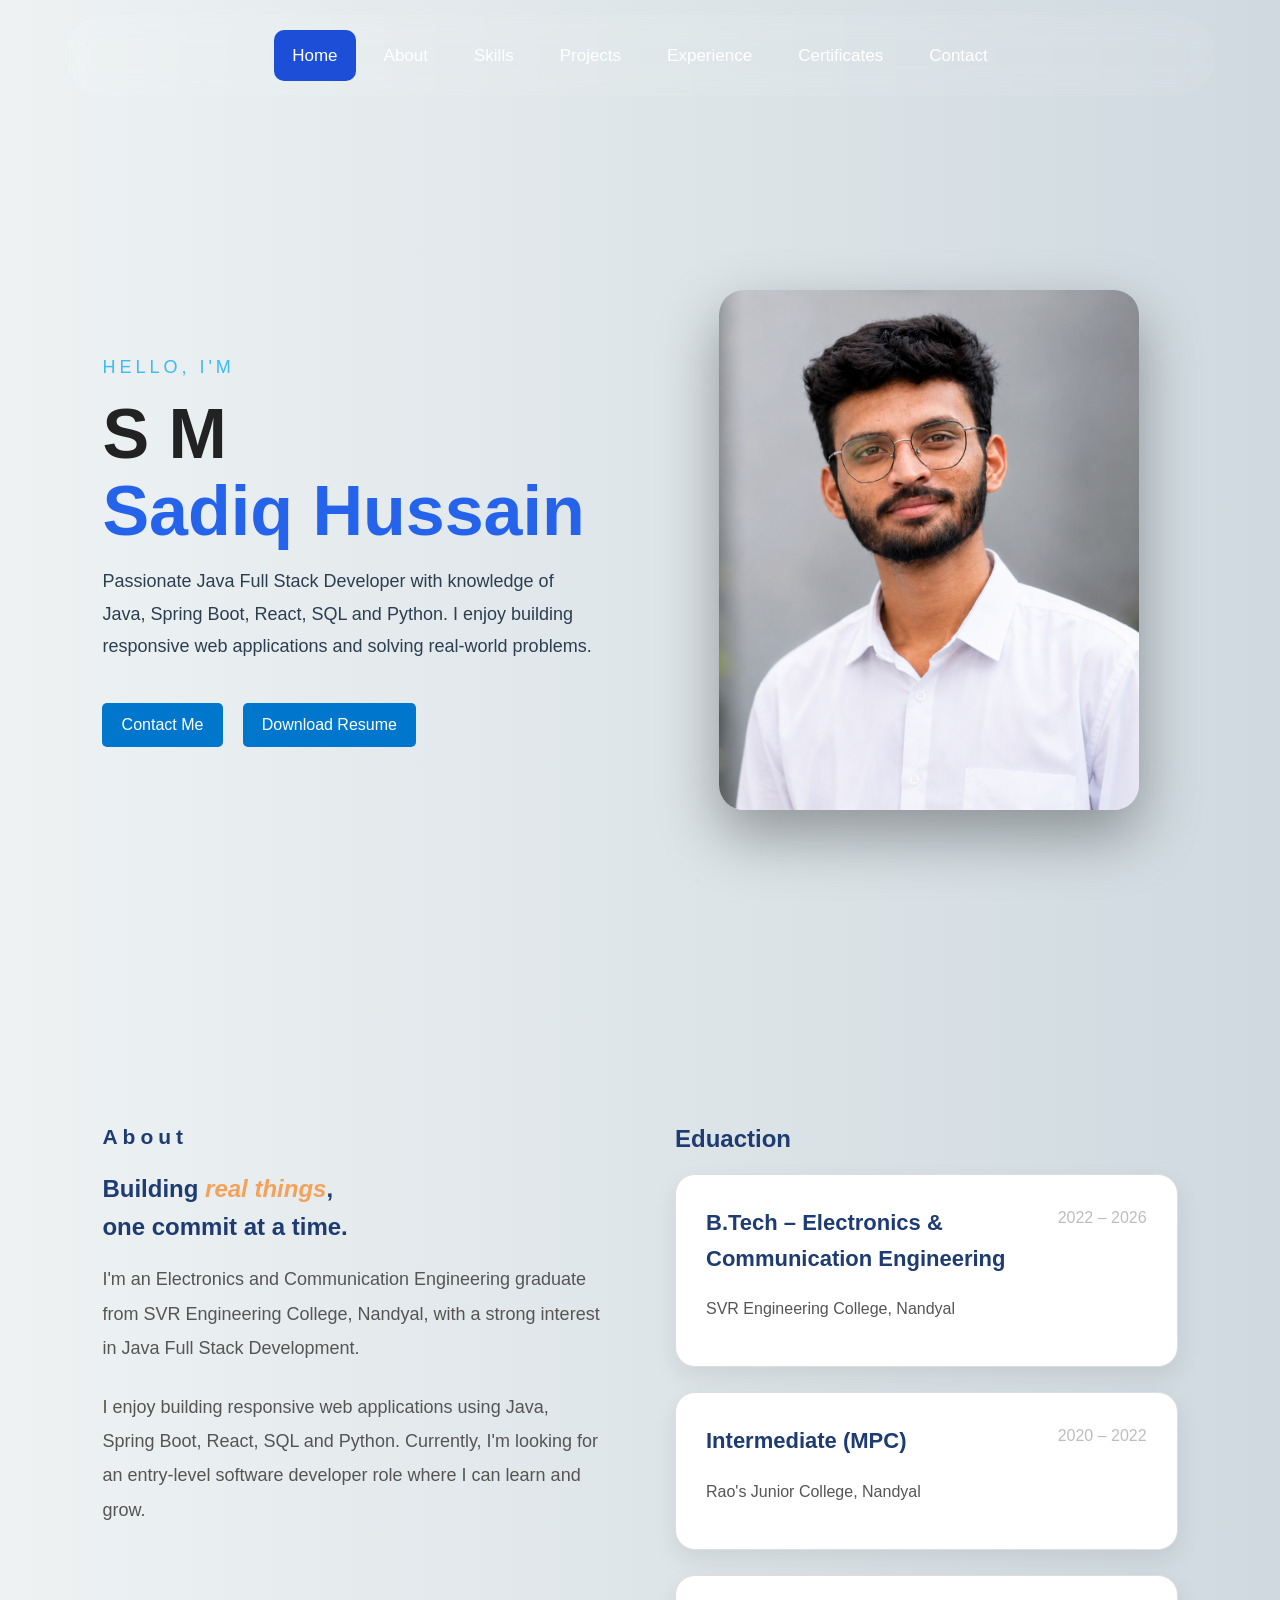
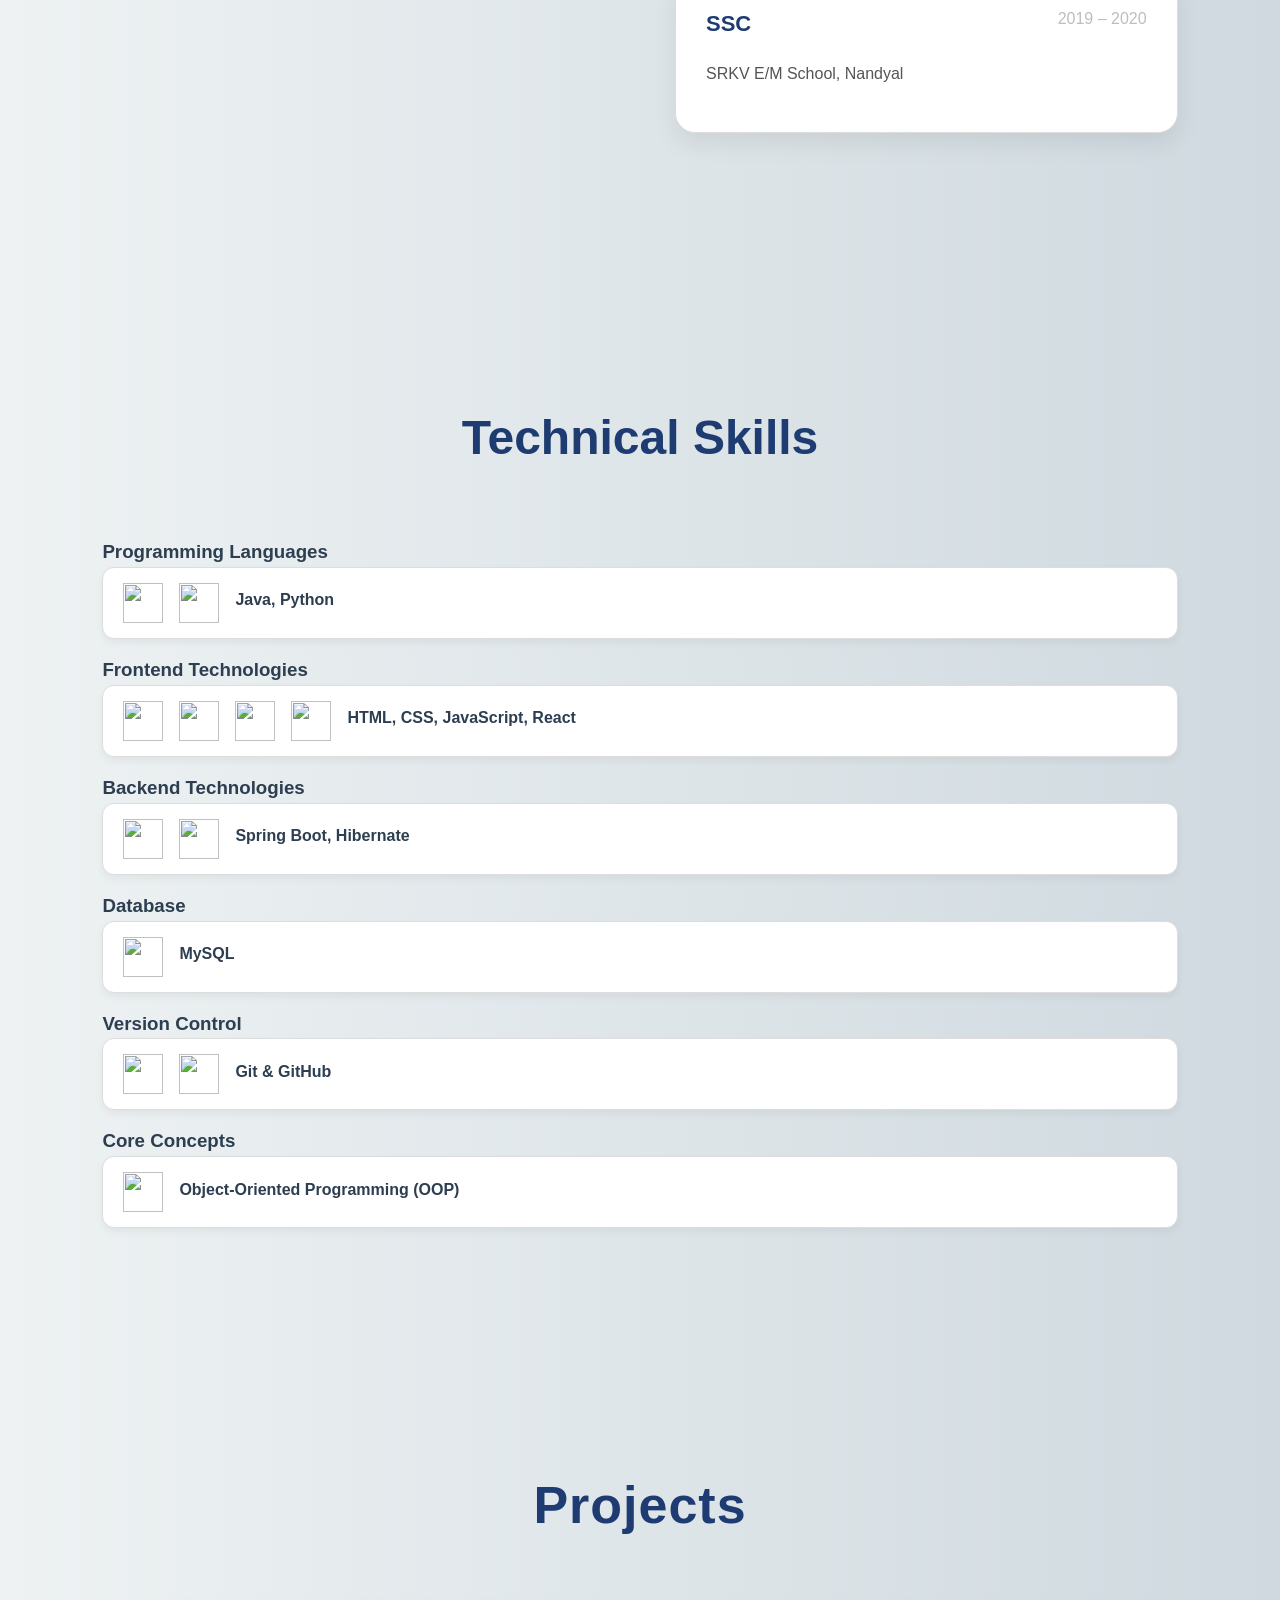
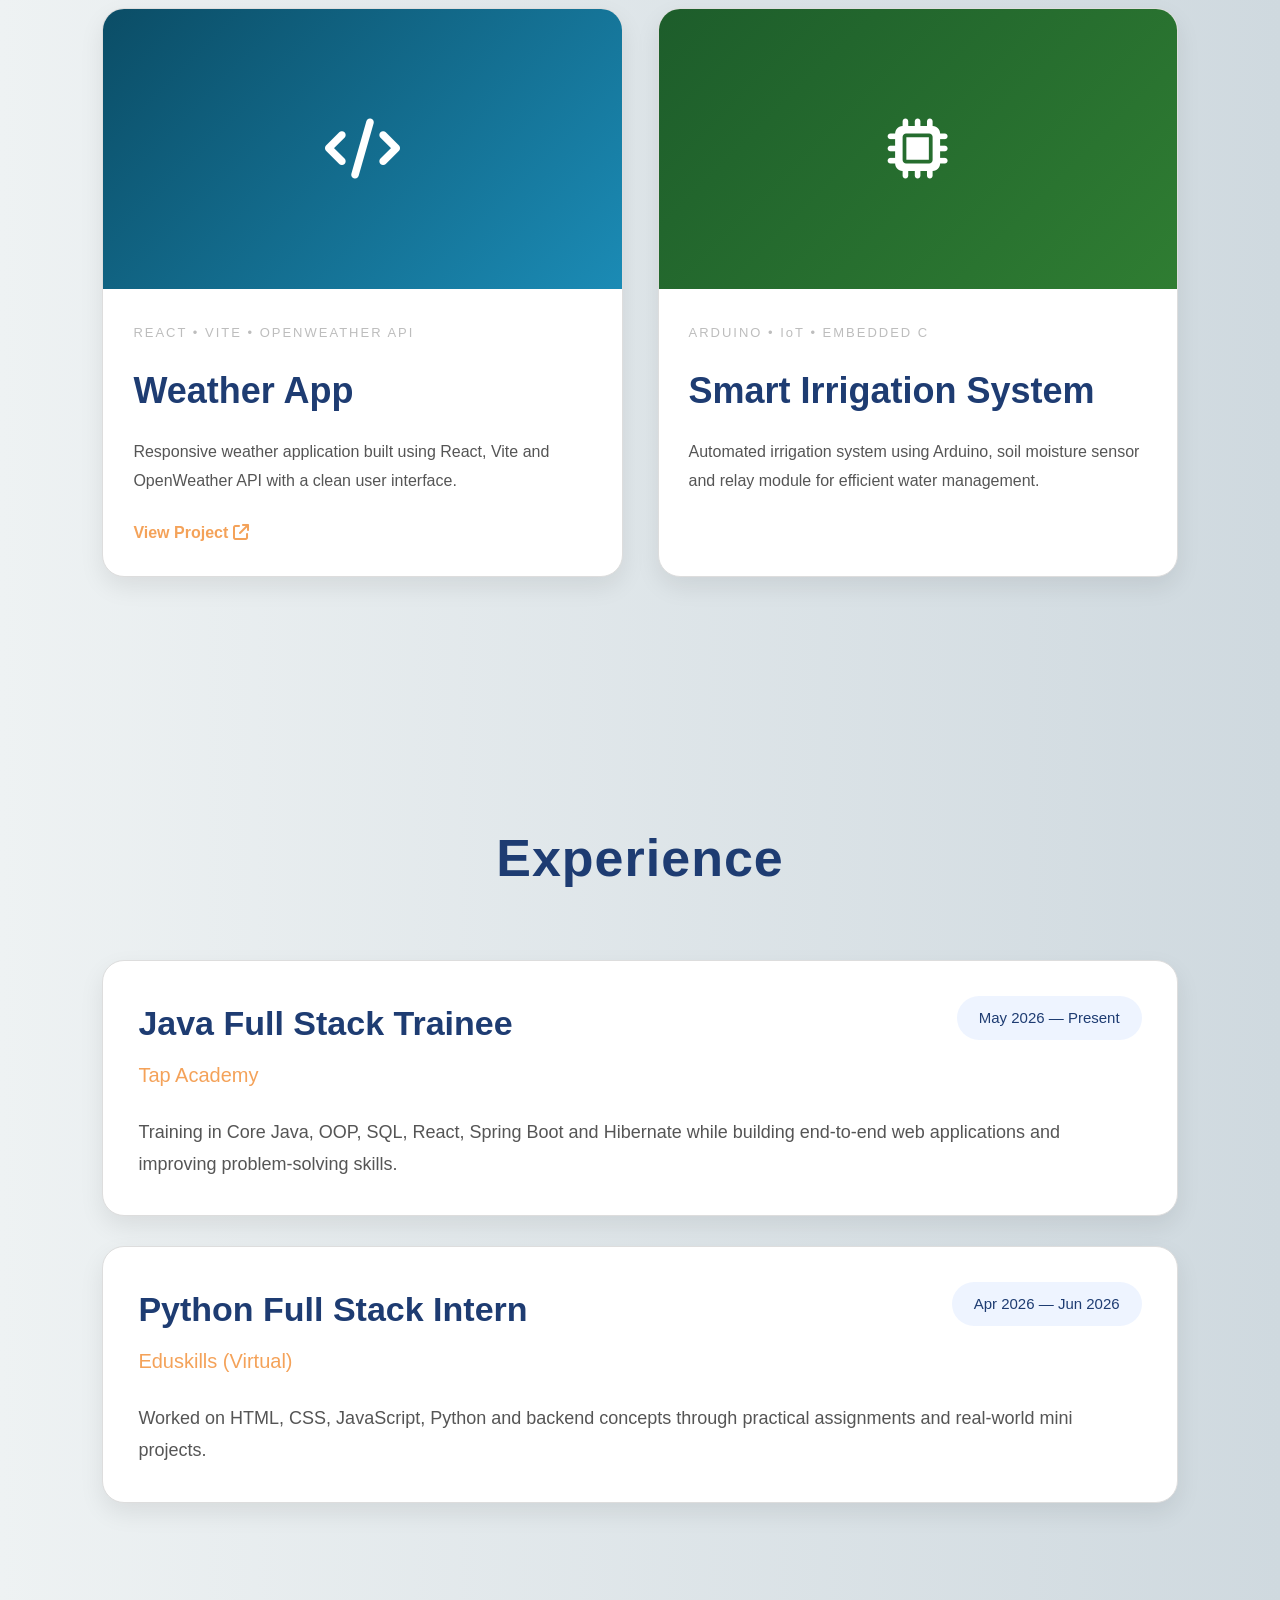
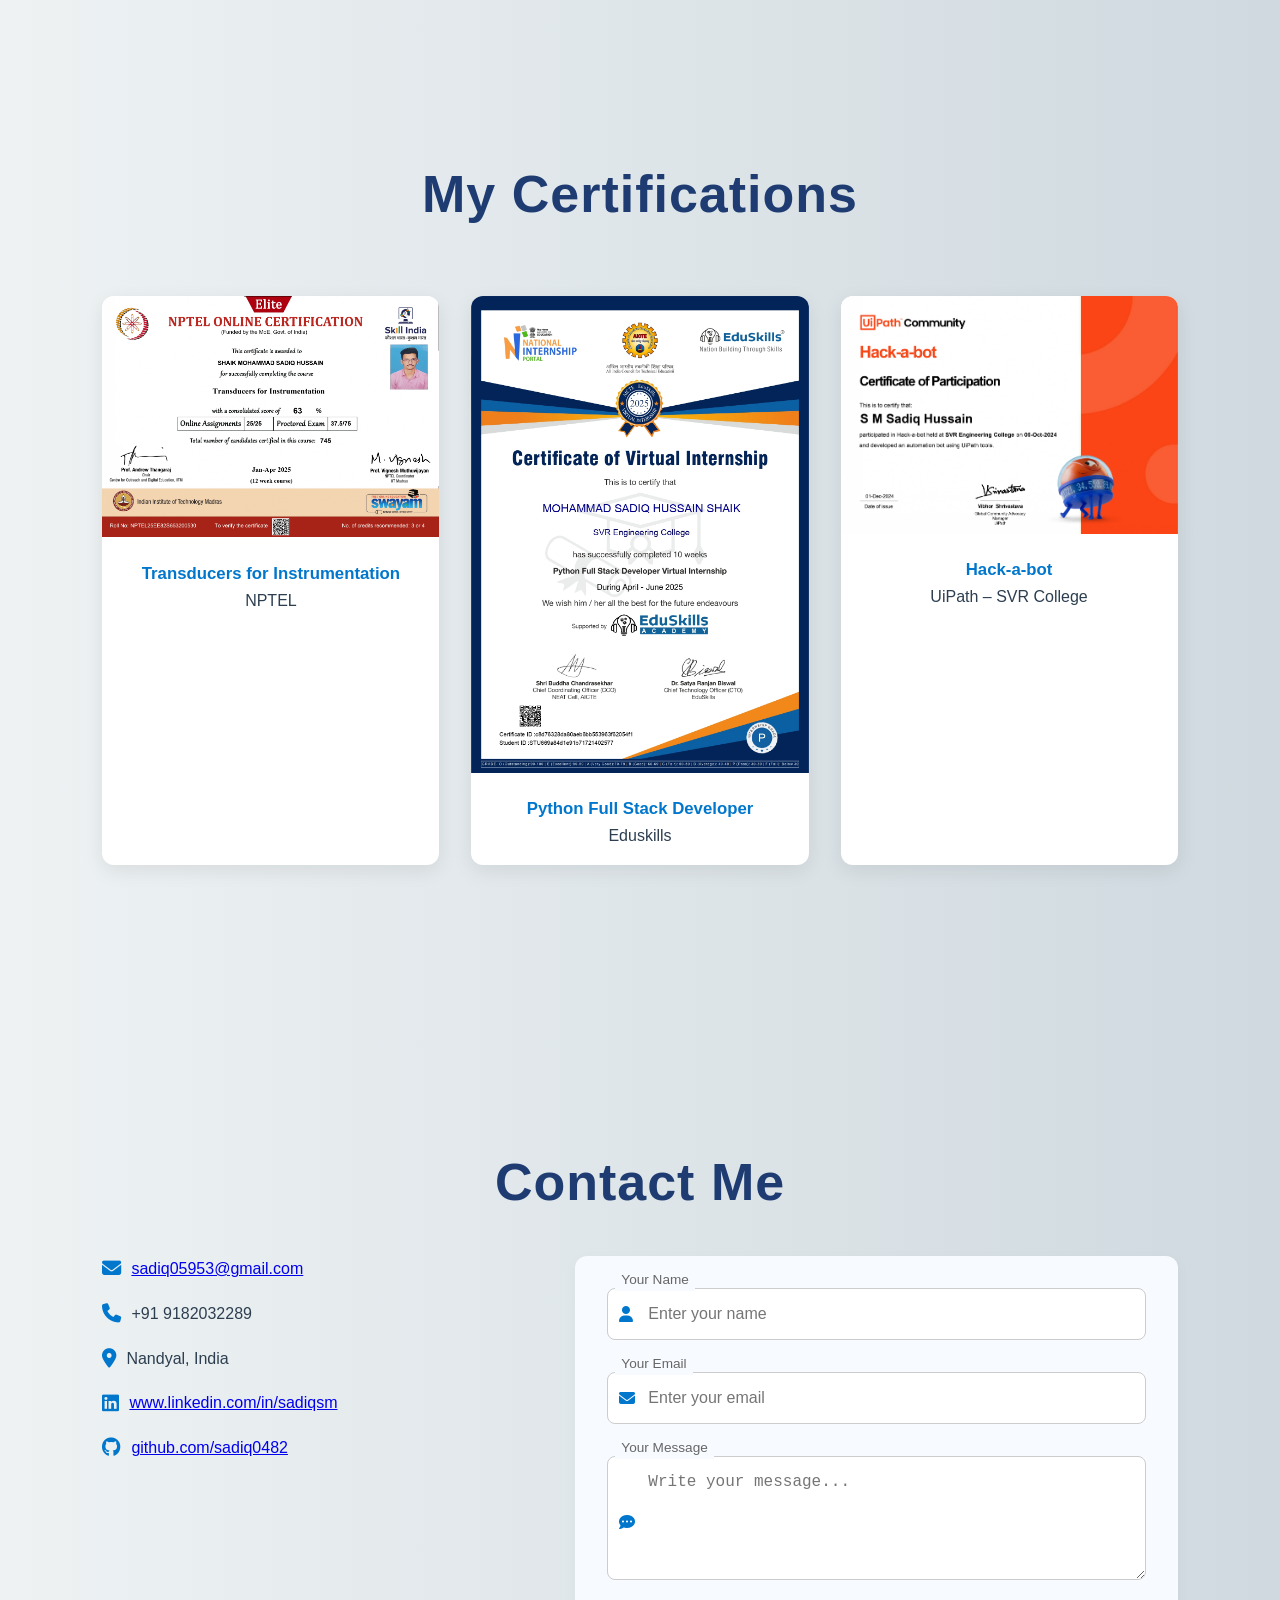
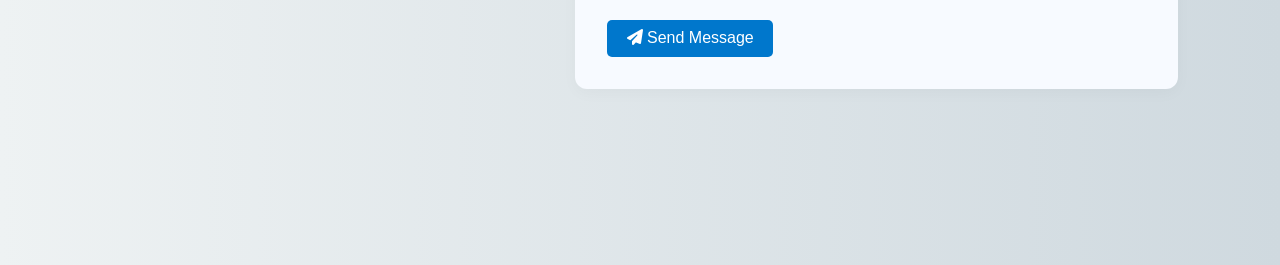
==== index.html @ 3306f333 "Update index.html" ====
<!DOCTYPE html>
<html lang="en">
<head>
  <meta charset="UTF-8" />
  <meta name="viewport" content="width=device-width, initial-scale=1" />
  <title>Sadiq - Portfolio</title>
  <meta name="description" content="Portfolio of S M Sadiq Hussain - Python & Django Developer">
  <meta name="author" content="S M Sadiq Hussain">
  <link rel="stylesheet" href="https://cdnjs.cloudflare.com/ajax/libs/font-awesome/6.4.0/css/all.min.css" />
   <link rel="icon" type="image/x-icon" href="https://static.vecteezy.com/system/resources/previews/004/637/540/original/portfolio-icon-in-linear-style-vector.jpg">
   <link rel="stylesheet" href="index.css">
 
</head>

<body>

  <header>
    <nav>
      <a href="#home" class="active">Home</a>
      
      <a href="#About">About</a>
      <a href="#skills">Skills</a>
      <a href="#projects">Projects</a>
      <a href="#experience">Experience</a>
      <a href="#certificates">Certificates</a>
      <a href="#contact">Contact</a>
    </nav>
    
  </header>

  <!-- Hero -->
<section id="home" class="hero">

    <div class="hero-content">

        <p class="hero-subtitle">HELLO, I'M</p>

        <h1>
            S M <br>
            <span>Sadiq Hussain</span>
        </h1>

        

        <p class="hero-text">
            Passionate Java Full Stack Developer with knowledge of Java,
            Spring Boot, React, SQL and Python. I enjoy building responsive
            web applications and solving real-world problems.
        </p>

        <div class="hero-buttons">

            <a href="#contact" class="btn">
                Contact Me
            </a>

            <a href="Sadiq_Resume.pdf"
               download
               class="btn resume-btn">
                Download Resume
            </a>

        </div>

    </div>

    <div class="hero-image">

        <img src="SADIQ_IMAGE.png"
             alt="Sadiq Hussain">

    </div>

</section>
 <!-- About -->
<section id="About" class="about-section">

    <div class="about-left">

        <span class="section-tag"><h2>About</h2></span>

        <h2>
            Building <span>real things</span>,
            <br>
            one commit at a time.
        </h2>

        <p>
            I'm an Electronics and Communication Engineering graduate from
            SVR Engineering College, Nandyal, with a strong interest in
            Java Full Stack Development.
        </p>

        <p>
            I enjoy building responsive web applications using
            Java, Spring Boot, React, SQL and Python.
            Currently, I'm looking for an entry-level software
            developer role where I can learn and grow.
        </p>

    </div>

    <div class="about-right">

        <h2>Eduaction</h2>

        <div class="edu-card">

            <div class="edu-top">
                <h3>B.Tech – Electronics & Communication Engineering</h3>
                <span>2022 – 2026</span>
            </div>

            <p>SVR Engineering College, Nandyal</p>

            

        </div>

        <div class="edu-card">

            <div class="edu-top">
                <h3>Intermediate (MPC)</h3>
                <span>2020 – 2022</span>
            </div>

            <p>Rao's Junior College, Nandyal</p>

            

        </div>

        <div class="edu-card">

            <div class="edu-top">
                <h3>SSC</h3>
                <span>2019 – 2020</span>
            </div>

            <p>SRKV E/M School, Nandyal</p>

            

        </div>

    </div>

</section>

  



 <!-- Skills -->
<section id="skills">
  <h2 class="main-title">Technical Skills</h2>
  <h3>Programming Languages</h3>
  <div class="skill-box">
    <img src="https://cdn.jsdelivr.net/gh/devicons/devicon/icons/java/java-original.svg">
    <img src="https://cdn.jsdelivr.net/gh/devicons/devicon/icons/python/python-original.svg">
    <div class="skill-info">
      <div class="skill-title">Java, Python</div>
    </div>
  </div>

  <h3>Frontend Technologies</h3>
  <div class="skill-box">
    <img src="https://cdn.jsdelivr.net/gh/devicons/devicon/icons/html5/html5-original.svg">
    <img src="https://cdn.jsdelivr.net/gh/devicons/devicon/icons/css3/css3-original.svg">
    <img src="https://cdn.jsdelivr.net/gh/devicons/devicon/icons/javascript/javascript-original.svg">
    <img src="https://cdn.jsdelivr.net/gh/devicons/devicon/icons/react/react-original.svg">
    <div class="skill-info">
      <div class="skill-title">HTML, CSS, JavaScript, React</div>
    </div>
  </div>

  <h3>Backend Technologies</h3>
  <div class="skill-box">
    <img src="https://cdn.jsdelivr.net/gh/devicons/devicon/icons/spring/spring-original.svg">
    <img src="https://cdn.jsdelivr.net/gh/devicons/devicon/icons/hibernate/hibernate-plain.svg">
    <div class="skill-info">
      <div class="skill-title">Spring Boot, Hibernate</div>
    </div>
  </div>

  <h3>Database</h3>
  <div class="skill-box">
    <img src="https://cdn.jsdelivr.net/gh/devicons/devicon/icons/mysql/mysql-original.svg">
    <div class="skill-info">
      <div class="skill-title">MySQL</div>
    </div>
  </div>

  <h3>Version Control</h3>
  <div class="skill-box">
    <img src="https://cdn.jsdelivr.net/gh/devicons/devicon/icons/git/git-original.svg">
    <img src="https://cdn.jsdelivr.net/gh/devicons/devicon/icons/github/github-original.svg">
    <div class="skill-info">
      <div class="skill-title">Git & GitHub</div>
    </div>
  </div>

  <h3>Core Concepts</h3>
  <div class="skill-box">
    <img src="https://cdn.jsdelivr.net/gh/devicons/devicon/icons/java/java-original.svg">
    <div class="skill-info">
      <div class="skill-title">Object-Oriented Programming (OOP)</div>
    </div>
  </div>
</section>

  <!-- Projects -->
<section id="projects" class="projects">

    <h2 class="section-title">Projects</h2>

    <div class="project-grid">

        <!-- Project 1 -->

        <div class="project-card">

            <div class="project-image blue">

                <i class="fas fa-code"></i>

            </div>

            <div class="project-content">

                <small>REACT • VITE • OPENWEATHER API</small>

                <h3>Weather App</h3>

                <p>

                    Responsive weather application built using
                    React, Vite and OpenWeather API with a
                    clean user interface.

                </p>

                <a href="https://github.com/sadiq0482/weather_app"
   target="_blank"
   rel="noopener noreferrer">

    View Project
    <i class="fas fa-arrow-up-right-from-square"></i>

</a>

            </div>

        </div>

        <!-- Project 2 -->

        <div class="project-card">

            <div class="project-image green">

                <i class="fas fa-microchip"></i>

            </div>

            <div class="project-content">

                <small>ARDUINO • IoT • EMBEDDED C</small>

                <h3>Smart Irrigation System</h3>

                <p>

                    Automated irrigation system using Arduino,
                    soil moisture sensor and relay module
                    for efficient water management.

                </p>

                

            </div>

        </div>

    </div>

</section>

<!-- Experience -->
<section id="experience" class="experience">
  

    <h2 class="section-title">Experience</h2>

    <div class="experience-card">

        <div class="experience-top">

            <div>

                <h3>Java Full Stack Trainee</h3>

                <h4>Tap Academy</h4>

            </div>

            <span class="experience-date">

                May 2026 — Present

            </span>

        </div>

        <p>

            Training in Core Java, OOP, SQL, React,
            Spring Boot and Hibernate while building
            end-to-end web applications and improving
            problem-solving skills.

        </p>

    </div>

    <div class="experience-card">

        <div class="experience-top">

            <div>

                <h3>Python Full Stack Intern</h3>

                <h4>Eduskills (Virtual)</h4>

            </div>

            <span class="experience-date">

                Apr 2026 — Jun 2026

            </span>

        </div>

        <p>

            Worked on HTML, CSS, JavaScript,
            Python and backend concepts through
            practical assignments and real-world
            mini projects.

        </p>

    </div>

</section>
    

  <!-- Certificates -->
  <section id="certificates">
    <h2 class="section-title">My Certifications</h2>
    <div class="certificates-container">
      <div class="certificate-card"><img src="Transducers for Instrumentation_page-0001.jpg" alt="NPTEL Certificate"><div class="certificate-info"><h3>Transducers for Instrumentation</h3><p>NPTEL</p></div></div>
      <div class="certificate-card"><img src="Python Full Stack Developer Virtual Internship_page-0001.jpg" alt="Python Internship"><div class="certificate-info"><h3>Python Full Stack Developer</h3><p>Eduskills</p></div></div>
      <div class="certificate-card"><img src="Ui _path_page-0001.jpg" alt="UiPath Certificate"><div class="certificate-info"><h3>Hack-a-bot</h3><p>UiPath – SVR College</p></div></div>
    </div>
  </section>

  <!-- Contact -->
<section id="contact">
  <h2 class="section-title">Contact Me</h2>

  <div class="contact-container">

    <!-- Contact Information -->
    <div class="contact-info">

      <p>
        <i class="fas fa-envelope"></i>
        <a href="mailto:sadiq05953@gmail.com">
          sadiq05953@gmail.com
        </a>
      </p>

      <p>
        <i class="fas fa-phone"></i>
        +91 9182032289
      </p>

      <p>
        <i class="fas fa-map-marker-alt"></i>
        Nandyal, India
      </p>

      <p>
    <i class="fab fa-linkedin"></i>
    <a href="https://www.linkedin.com/in/sadiqsm"
       target="_blank"
       rel="noopener noreferrer">
        www.linkedin.com/in/sadiqsm
    </a>
</p>

      <p>
        <i class="fab fa-github"></i>
        <a href="https://github.com/sadiq0482"
           target="_blank">
          github.com/sadiq0482
        </a>
      </p>

    </div>

    <!-- Contact Form -->
   <form class="contact-form"
      action="https://formsubmit.co/sadiq05953@gmail.com"
      method="POST">

    <!-- Disable Captcha -->
    <input type="hidden" name="_captcha" value="false">

    <!-- Email Subject -->
    <input type="hidden" name="_subject"
           value="New Message From Portfolio Website">

    <!-- Redirect After Submit -->
    <input type="hidden" name="_next"
           value="https://sadiq0482.github.io/sadiq_portfolio/">

    <!-- Optional: Prevent Spam -->
    <input type="text" name="_honey" style="display:none">

    <!-- Name -->
    <div class="form-group">
        <i class="fas fa-user"></i>
        <input type="text"
               name="name"
               placeholder="Enter your name"
               required>
        <label>Your Name</label>
    </div>

    <!-- Email -->
    <div class="form-group">
        <i class="fas fa-envelope"></i>
        <input type="email"
               name="email"
               placeholder="Enter your email"
               required>
        <label>Your Email</label>
    </div>

    <!-- Message -->
    <div class="form-group">
        <i class="fas fa-comment-dots"></i>
        <textarea name="message"
                  rows="5"
                  placeholder="Write your message..."
                  required></textarea>
        <label>Your Message</label>
    </div>

   
           <!-- Submit Button -->
    <button type="submit" class="btn">
        <i class="fas fa-paper-plane"></i> Send Message
    </button>

</form>

</div>

</section>

<script src="script.js"></script>

</body>
</html>
---- index.css ----
* {
      margin: 0;
      padding: 0;
      box-sizing: border-box;
    }

    html {
      scroll-behavior: smooth;
      scroll-padding-top: 80px; /* fixes section heading hiding issue */
    }

    body {
      font-family: 'Segoe UI', sans-serif;
      background:linear-gradient(to right,#eef2f3,#cfd9df);
      color: #2c3e50;
      line-height: 1.6;
    }

    header {
      position: sticky;
      top: 0;
      z-index: 1000;
      padding-top:100px;
      
    }

    nav {

      position:fixed;

      top:15px;

      left:50%;

      transform:translateX(-50%);

      width:90%;

      display:flex;

      justify-content:center;

      gap:10px;

      padding:15px;

      background:rgba(255,255,255,.08);

      backdrop-filter:blur(15px);

      border-radius:50px;

      z-index:1000;

}
    

    nav a{
    color:#fff;
    text-decoration:none;
    font-size:17px;
    font-weight:500;
    padding:12px 18px;
    border-radius:10px;
    transition:0.3s;
}

nav a:hover{
    background:#2563eb;
}

nav a.active{
    background:#1d4ed8;
}

     section{
    min-height:100vh;
    width:100%;
    padding:100px 8%;
    display:flex;
    flex-direction:column;
    justify-content:center;

    background:transparent;
    border:none;
    border-radius:0;
    box-shadow:none;
    margin:0;
    max-width:100%;
}

    h2 {
      color: #1e3c72;
      margin-bottom: 1rem;
    }

    .profile-img {
      width: 200px;
      height: 200px;
      border-radius: 50%;
      object-fit: cover;
      border: 4px solid #3498db;
      box-shadow: 0 4px 10px rgba(0, 0, 0, 0.15);
    }

    .btn {
      display: inline-block;
      padding: 0.6rem 1.2rem;
      font-size: 1rem;
      background-color: #0077cc;
      color: white;
      border: none;
      border-radius: 5px;
      cursor: pointer;
      transition: background 0.3s ease;
      text-align: center;
      text-decoration: none;
      transition:.35s ease;
    }

    .btn:hover {
      transform:translateY(-8px) scale(1.05);
      box-shadow:0 15px 35px rgba(0,119,204,.45);
    }

    .skill-box {
      display: flex;
      align-items: center;
      margin-bottom: 1rem;
      gap: 1rem;
      background: #fff;
      border: 1px solid #ddd;
      border-radius: 12px;
      padding: 15px 20px;
      box-shadow: 0 4px 8px rgba(0, 0, 0, 0.05);
    }

    .skill-box img {
      width: 40px;
      height: 40px;
    }

    .skill-info {
      flex: 1;
    }

    .skill-title {
      font-weight: bold;
      margin-bottom: 6px;
      font-size: 16px;
      
    }
    .main-title{
    text-align:center;
    font-size:48px;
    color:#1e3c72;
    margin-bottom:60px;
}

    .progress-bar {
      height: 12px;
      background-color: #eee;
      border-radius: 6px;
      overflow: hidden;
    }

    .progress {
      height: 100%;
      background-color: #007bff;
      transition: width 0.5s ease-in-out;
    }

    /*=========================
PROJECTS
=========================*/

.projects{

background:linear-gradient(to right,#eef2f3,#cfd9df);

padding:120px 8%;

}
.section-title{
    text-align:center;
    font-size:52px;      /* Increase from 36px/40px */
    font-weight:700;
    color:#1e3c72;
    margin-bottom:60px;
    letter-spacing:1px;
}

.project-grid{

display:grid;

grid-template-columns:repeat(auto-fit,minmax(420px,1fr));

gap:35px;

}

.project-card{

background:white;

border:1px solid #ddd;
box-shadow:0 10px 25px rgba(0,0,0,.08);
border-radius:22px;

overflow:hidden;

transition:.4s;

}

.project-card:hover{

transform:translateY(-12px);

border-color:#f4a259;

}

.project-image{

height:280px;

display:flex;

justify-content:center;

align-items:center;

font-size:60px;

color:white;

}

.blue{

background:linear-gradient(135deg,#0b4d66,#1b8bb5);

}

.green{

background:linear-gradient(135deg,#1d5d2b,#2f7d32);

}

.project-content{

padding:30px;

}

.project-content small{

color:#bdbdbd;

letter-spacing:2px;

font-size:13px;

}

.project-content h3{

color:#1e3c72;

font-size:36px;

margin:18px 0;

}

.project-content p{

color:#555;

line-height:1.8;

margin-bottom:25px;

}

.project-content a{

color:#f4a259;

text-decoration:none;

font-weight:600;

}

.project-content a:hover{

color:white;

}

@media(max-width:991px){

.project-grid{

grid-template-columns:1fr;

}

}
/*=======================
EXPERIENCE
=======================*/

.experience{

background:linear-gradient(to right,#eef2f3,#cfd9df);

padding:120px 8%;

}

.experience-card{

background:white;

border:1px solid #ddd;
box-shadow:0 10px 25px rgba(0,0,0,.08);
border-radius:22px;

padding:35px;

margin-bottom:30px;

transition:.35s;

}

.experience-card:hover{

transform:translateY(-10px);

border-color:#f4a259;

box-shadow:0 20px 45px rgba(0,0,0,.35);

}

.experience-top{

display:flex;

justify-content:space-between;

align-items:flex-start;

margin-bottom:25px;

}

.experience-top h3{

font-size:34px;

color:#1e3c72;

margin-bottom:8px;

}

.experience-top h4{

color:#f4a259;

font-size:20px;

font-weight:500;

}

.experience-date{

padding:10px 22px;

border-radius:30px;

background:#eef4ff;

color:#1e3c72;

font-size:15px;

}

.experience-card p{

font-size:18px;

color:#555;

line-height:1.8;

}

@media(max-width:900px){

.experience-top{

flex-direction:column;

gap:20px;

}

}
    .certificates-container {
      display: grid;
      grid-template-columns: repeat(auto-fit, minmax(280px, 1fr));
      gap: 2rem;
    }

    .certificate-card {
      background: #ffffff;
      border-radius: 12px;
      overflow: hidden;
      box-shadow: 0 6px 20px rgba(0, 0, 0, 0.08);
      transition: transform 0.3s ease, box-shadow 0.3s ease;
      transition:all .35s ease;
      cursor:pointer;
    }

    .certificate-card:hover {
        transform:translateY(-12px) scale(1.03);
        box-shadow:0 20px 45px rgba(0,0,0,.35);
    }

    .certificate-card img {
      width: 100%;
      height: auto;
    }

    .certificate-info {
      padding: 1rem;
      text-align: center;
    }

    .certificate-info h3 {
      font-size: 1.05rem;
      color: #0077cc;
    }

    /* Contact Section */
    #contact h2 {
      text-align: center;
      margin-bottom: 2rem;
    }

    .contact-container {
      display: flex;
      gap: 2rem;
      flex-wrap: wrap;
      justify-content: space-between;
    }

    .contact-info {
      flex: 1 1 40%;
      font-size: 1rem;
    }

    .contact-info p {
      margin-bottom: 1.2rem;
      display: flex;
      align-items: center;
    }

    .contact-info i {
      margin-right: 10px;
      color: #0077cc;
      font-size: 1.2rem;
    }

    .contact-form {
      flex: 1 1 55%;
      background: #f7faff;
      padding: 2rem;
      border-radius: 12px;
      box-shadow: 0 4px 16px rgba(0, 0, 0, 0.03);
    }

    .form-group {
      position: relative;
      margin-bottom: 2rem;
    }

    .form-group input,
    .form-group textarea {
      width: 100%;
      padding: 1rem 1rem 1rem 2.5rem;
      font-size: 1rem;
      border: 1px solid #ccc;
      border-radius: 8px;
      background: #fff;
      transition: border 0.3s;
    }

    .form-group i {
      position: absolute;
      top: 50%;
      left: 12px;
      transform: translateY(-50%);
      color: #0077cc;
    }

    .form-group label {
      position: absolute;
      top: -1.2rem;
      left: 0.5rem;
      font-size: 0.85rem;
      color: #666;
      background: #f7faff;
      padding: 0 6px;
    }

    .form-group input:focus,
    .form-group textarea:focus {
      border-color: #0077cc;
      outline: none;
    }

    footer {
      background: #2c5364;
      color: white;
      text-align: center;
      padding: 1rem;
      margin-top: 2rem;
    }

    @media (max-width: 768px) {
  nav {
    overflow-x: auto;
    white-space: nowrap;
    display: flex;
    flex-wrap: nowrap;
    justify-content: start;
  }

  nav a {
    flex: 0 0 auto;
    text-align: center;
    padding: 0.8rem 1rem;
    font-size: 0.95rem;
    position:relative;
    transition:.3s;
  }
  nav a::after{
    content:"";
    position:absolute;
    left:50%;
    bottom:8px;
    width:0;
    height:2px;
    background:#38bdf8;
    transition:.35s;
    transform:translateX(-50%);
}

nav a:hover::after{
    width:70%;
}

  section {
    margin: 1rem;
    padding: 2rem 1rem;
  }

  .skill-box {
    flex-direction: column;
    align-items: flex-start;
    transition:all .35s ease;
    cursor:pointer;
    
  }
   .skill-box:hover{
    transform:translateY(-12px) scale(1.03);
    box-shadow:0 20px 45px rgba(0,0,0,.35);

   }


  .profile-img {
    .profile-img{

animation:float 4s ease-in-out infinite;

}

@keyframes float{

0%{

transform:translateY(0);

}

50%{

transform:translateY(-15px);

}

100%{

transform:translateY(0);

}

}
  }
  .profile-img:hover{
    transform:scale(1.08) rotate(2deg);
    box-shadow:0 0 40px #38bdf8;
  }

  .contact-container {
    flex-direction: column;
  }

  .contact-info,
  .contact-form {
    width: 100%;
  }
}
section{
    animation:fadeUp .8s ease;
}

@keyframes fadeUp{
    from{
        opacity:0;
        transform:translateY(50px);
    }
    to{
        opacity:1;
        transform:translateY(0);
    }
    
}
.hidden{

opacity:0;

transform:translateY(80px);

transition:1s;

}

.show{

opacity:1;

transform:translateY(0);

}
/*================ HERO =================*/

.hero{
    display:grid;
    grid-template-columns:1fr 1fr;
    align-items:center;
    gap:80px;
    min-height:100vh;
    padding:120px 8%;
}

.hero-content{
    display:flex;
    flex-direction:column;
    justify-content:center;
}

.hero-subtitle{
    color:#38bdf8;
    font-size:18px;
    letter-spacing:4px;
    margin-bottom:15px;
}

.hero-content h1{
    font-size:70px;
    line-height:1.1;
    margin-bottom:15px;
    color:#222;
}

.hero-content h1 span{
    color:#2563eb;
}

.hero-content h3{
    color:#ff9800;
    font-size:30px;
    margin-bottom:25px;
    height:40px;
}

.hero-text{
    font-size:18px;
    line-height:1.8;
    max-width:600px;
    margin-bottom:40px;
}

.hero-buttons{
    display:flex;
    gap:20px;
}

.hero-image{
    display:flex;
    justify-content:center;
}

.hero-image img{
    width:420px;
    height:520px;
    object-fit:cover;
    border-radius:25px;
    box-shadow:0 25px 60px rgba(0,0,0,.35);
}

@media(max-width:991px){

.hero{

grid-template-columns:1fr;

text-align:center;

}

.hero-buttons{

justify-content:center;

}

.hero-image{

margin-top:50px;

}

.hero-image img{

width:300px;

height:380px;

}

}
.about-section{

display:grid;

grid-template-columns:1fr 1fr;

gap:70px;

padding:120px 8%;

background:linear-gradient(to right,#eef2f3,#cfd9df);
color:#2c3e50;

}

.section-tag{

color:#c99a5a;

letter-spacing:5px;

font-size:14px;

}
.about-left h2{
    color:#1e3c72;
}

.about-left h2 span{

color:#f4a259;

font-style:italic;

}

.about-left p{
color:#555;
font-size:18px;

line-height:1.9;

margin-bottom:25px;

}

.edu-card{

background:white;

border:1px solid #ddd;
box-shadow:0 10px 25px rgba(0,0,0,.08);
border-radius:20px;

padding:30px;

margin-bottom:25px;

transition:.35s;

}

.edu-card:hover{

transform:translateY(-8px);

border-color:#f4a259;

}

.edu-top{

display:flex;

justify-content:space-between;

align-items:flex-start;

margin-bottom:20px;

}

.edu-top h3{
color:#1e3c72;
font-size:22px;
width:70%;

}

.edu-top span{

color:#bdbdbd;

}

.edu-card p{

color: #555;

margin-bottom:15px;

}

.edu-card h4{

color:#f4a259;

}

@media(max-width:991px){

.about-section{

grid-template-columns:1fr;

}

.about-left h2{

font-size:42px;

}

}
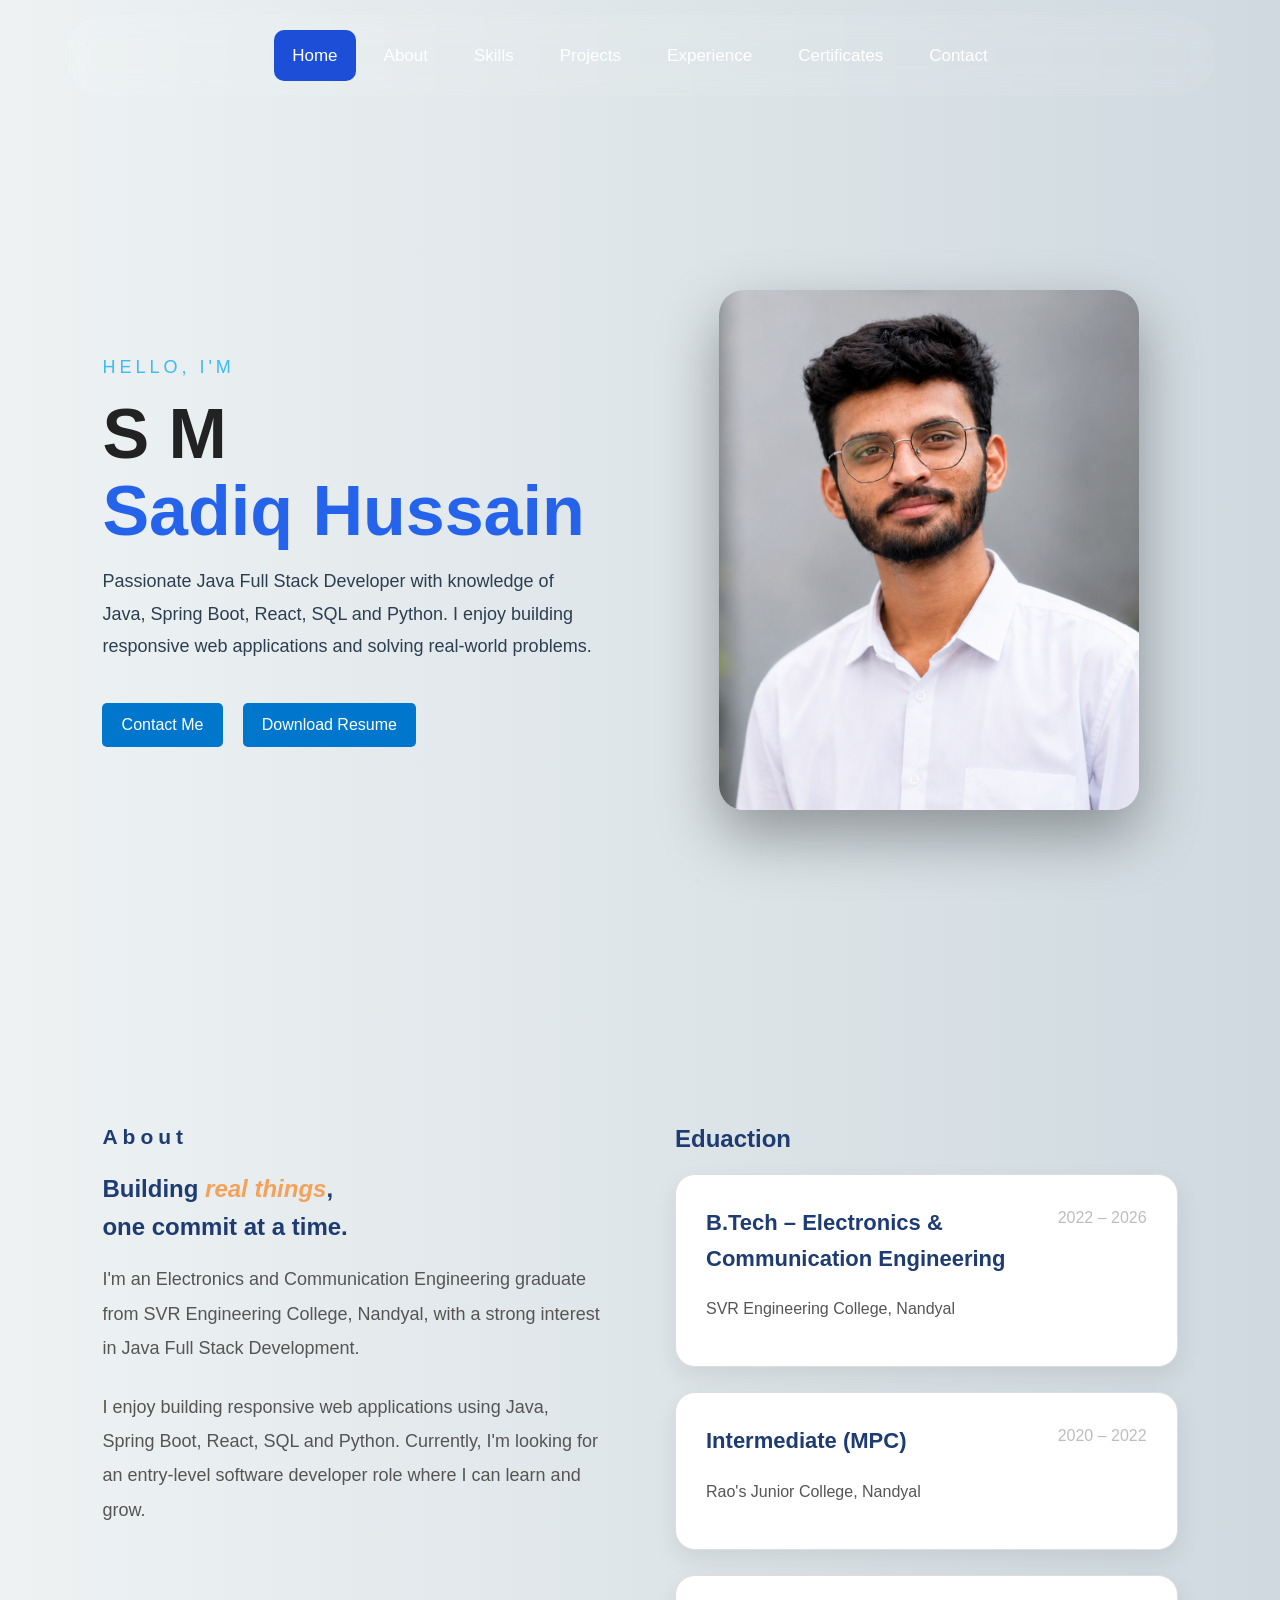
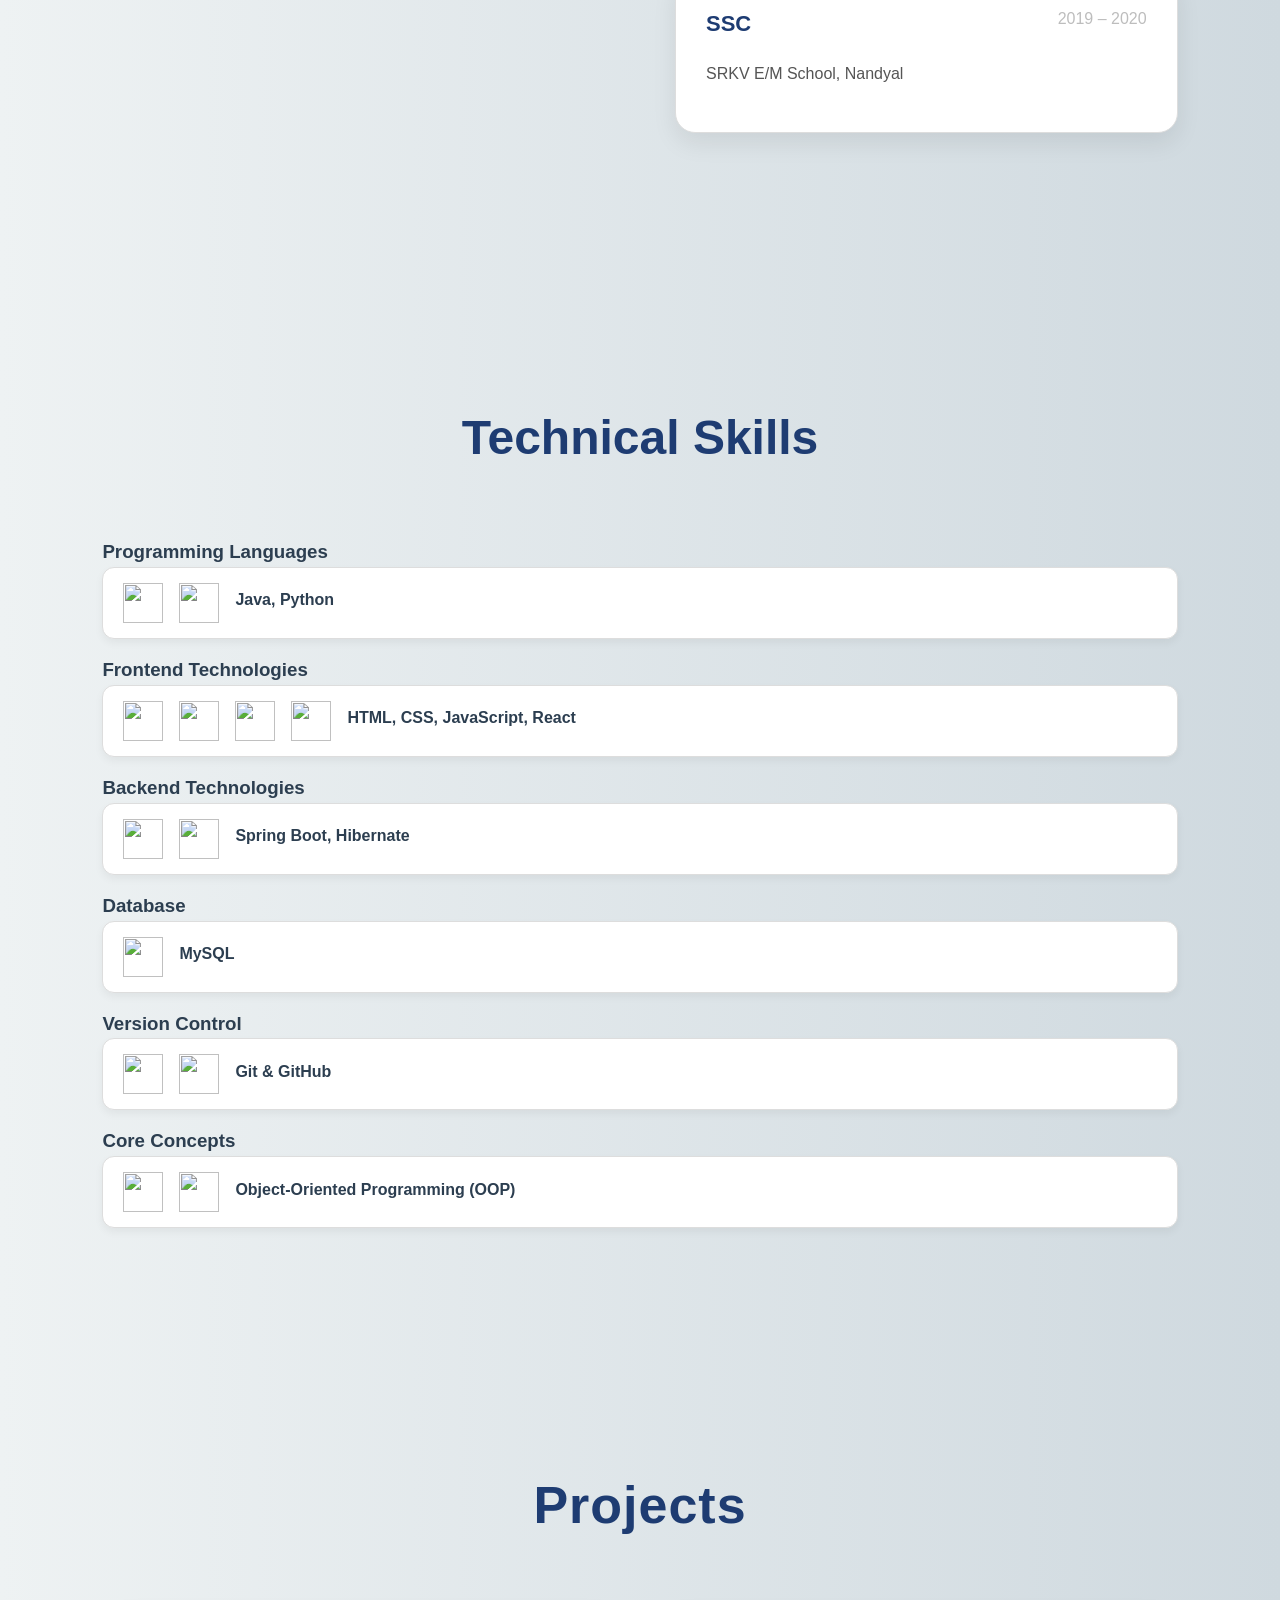
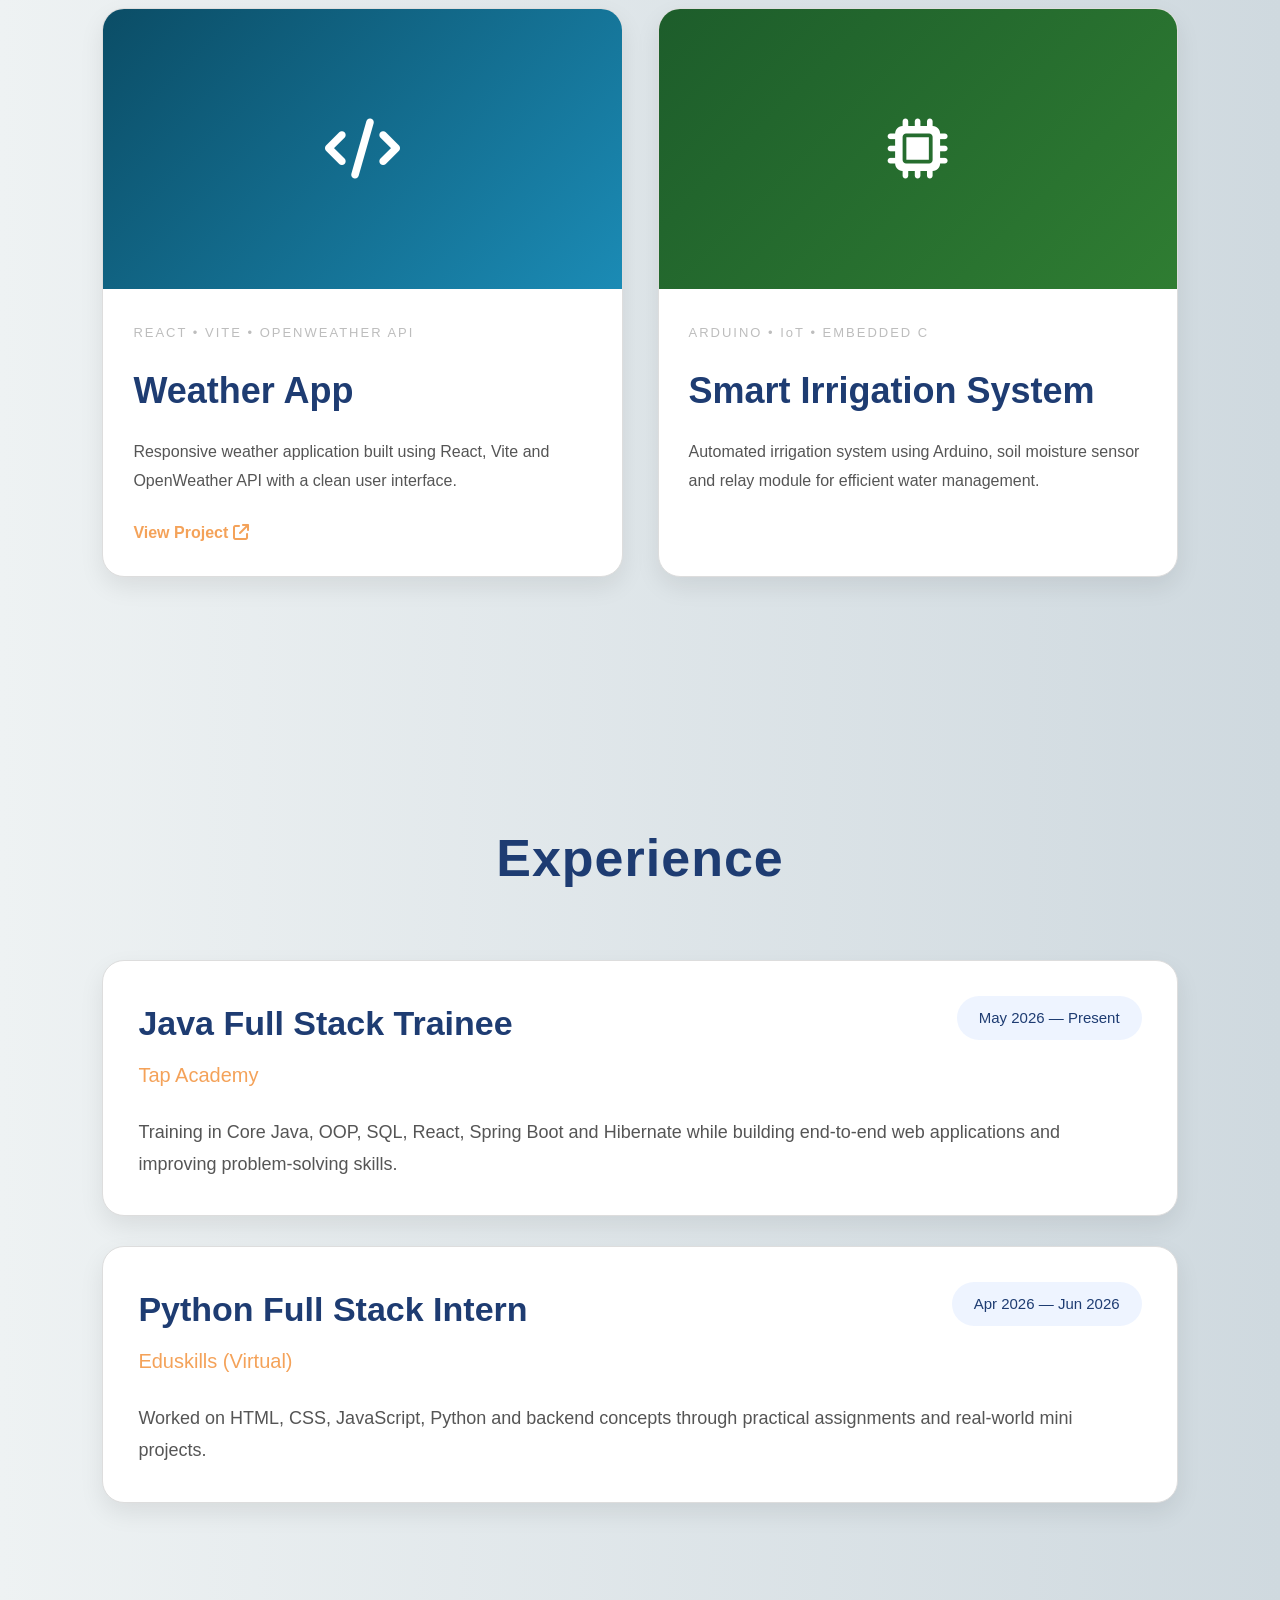
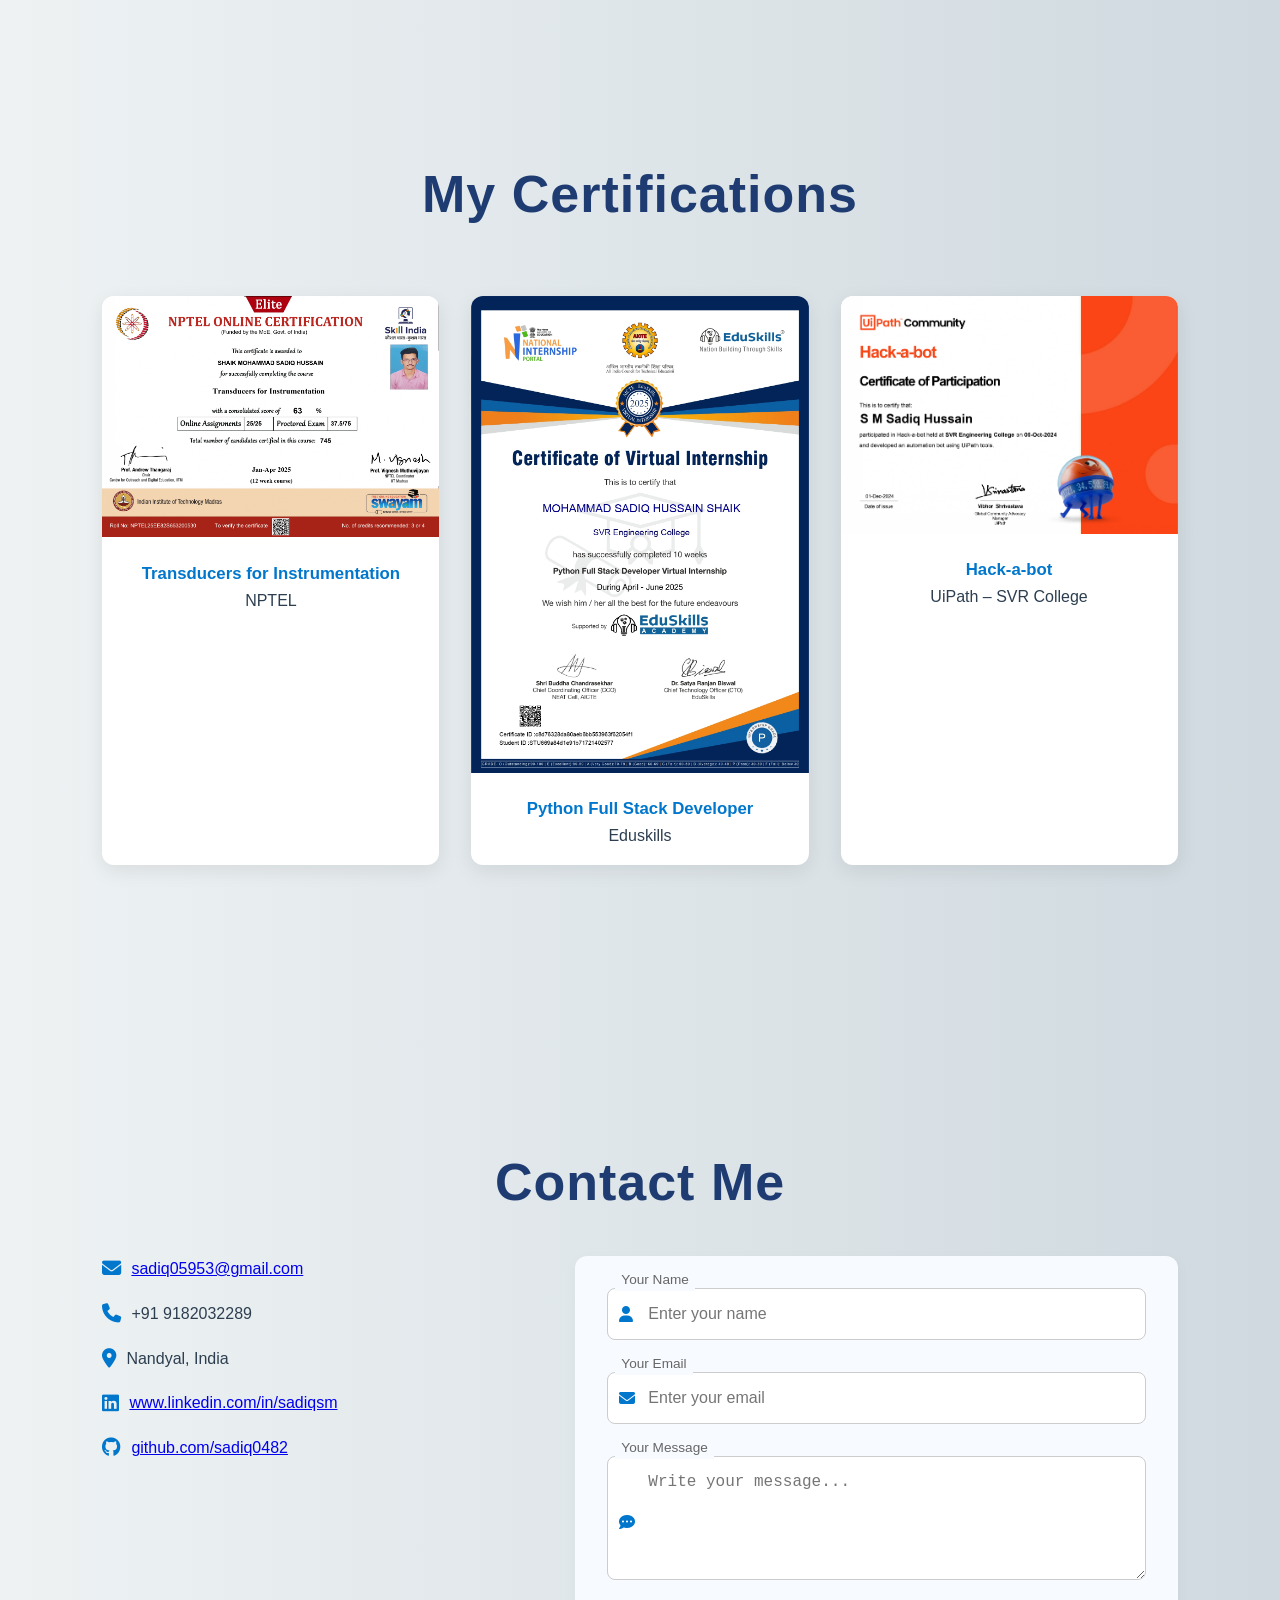
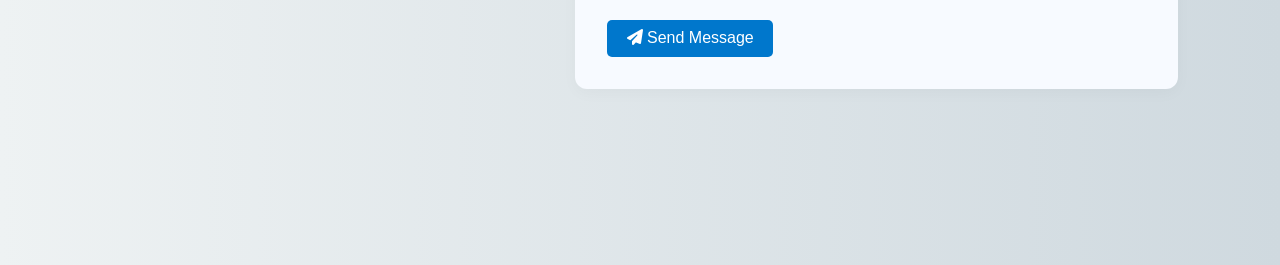
==== commit 5b86ca6b: "Update index.html" ====
--- a/index.html
+++ b/index.html
@@ -204,6 +204,7 @@
   <h3>Core Concepts</h3>
   <div class="skill-box">
     <img src="https://cdn.jsdelivr.net/gh/devicons/devicon/icons/java/java-original.svg">
+    <img src="https://cdn.jsdelivr.net/gh/devicons/devicon/icons/python/python-original.svg">
     <div class="skill-info">
       <div class="skill-title">Object-Oriented Programming (OOP)</div>
     </div>
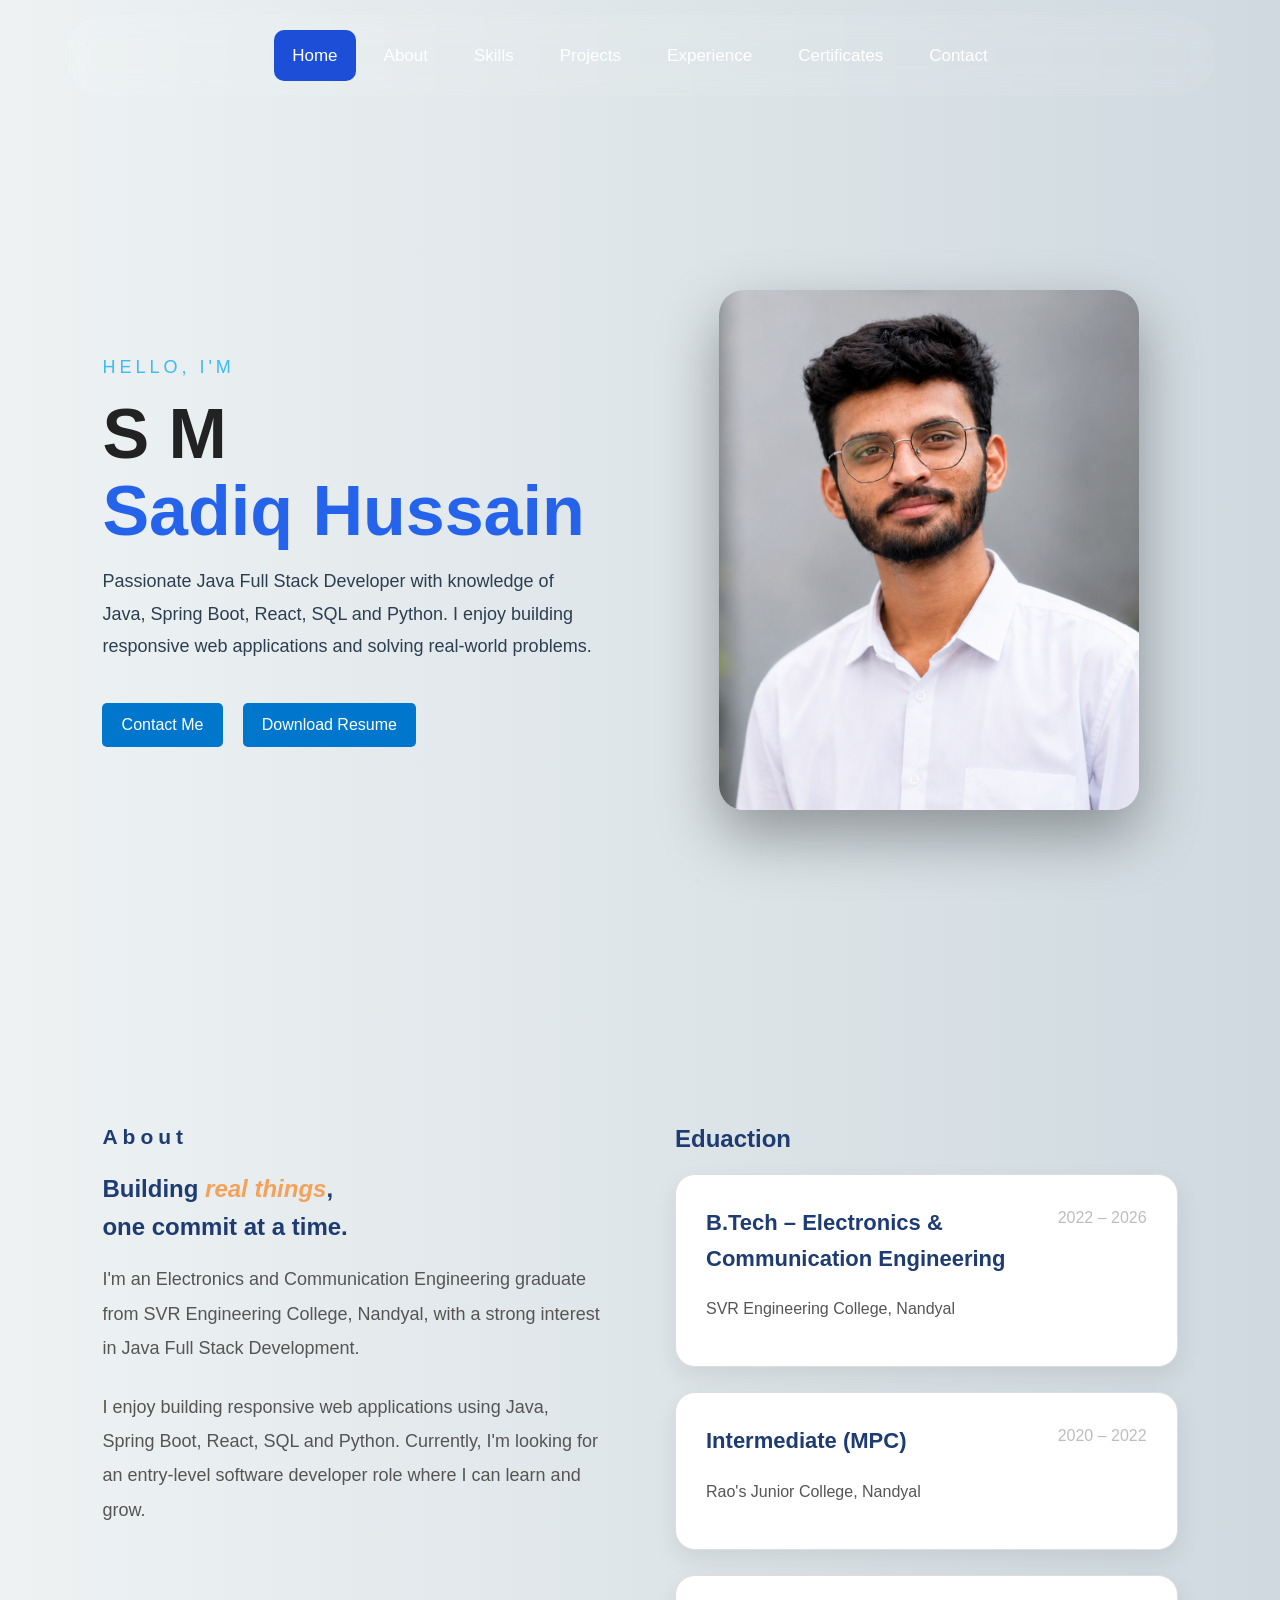
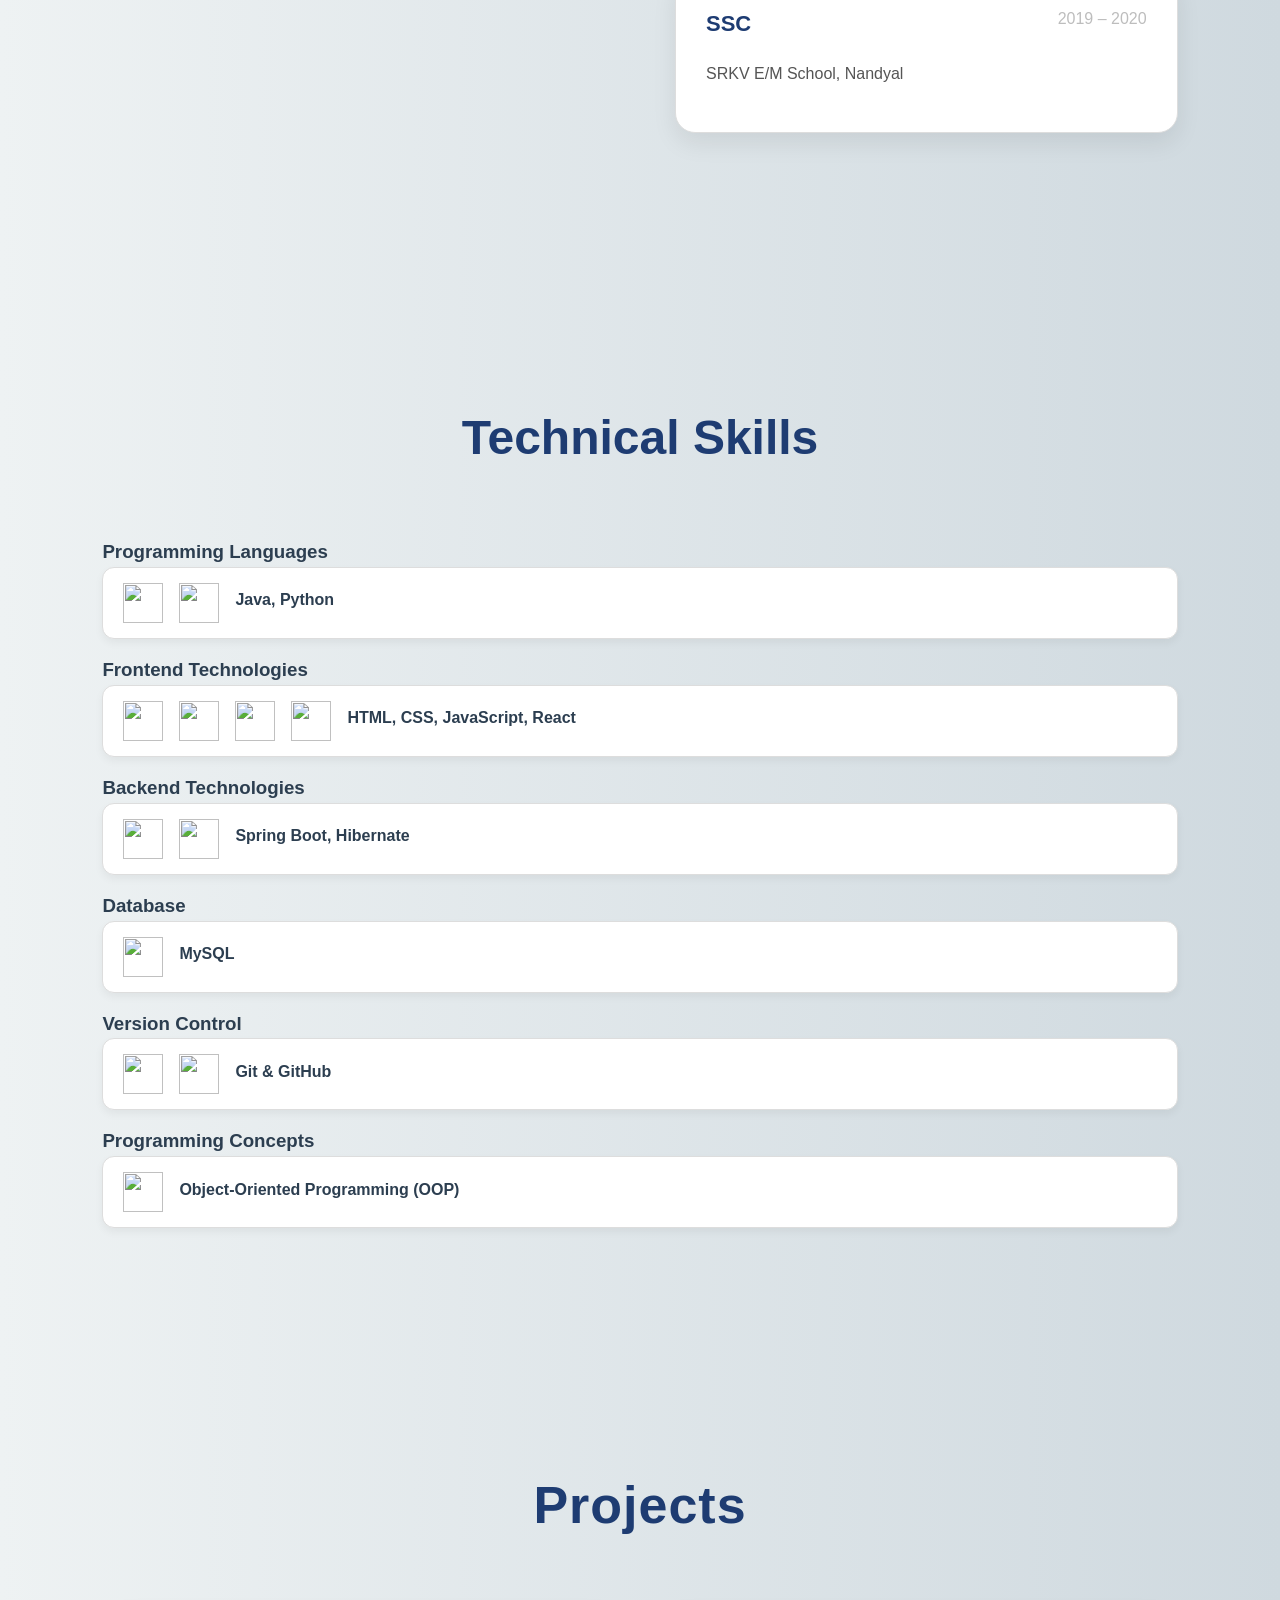
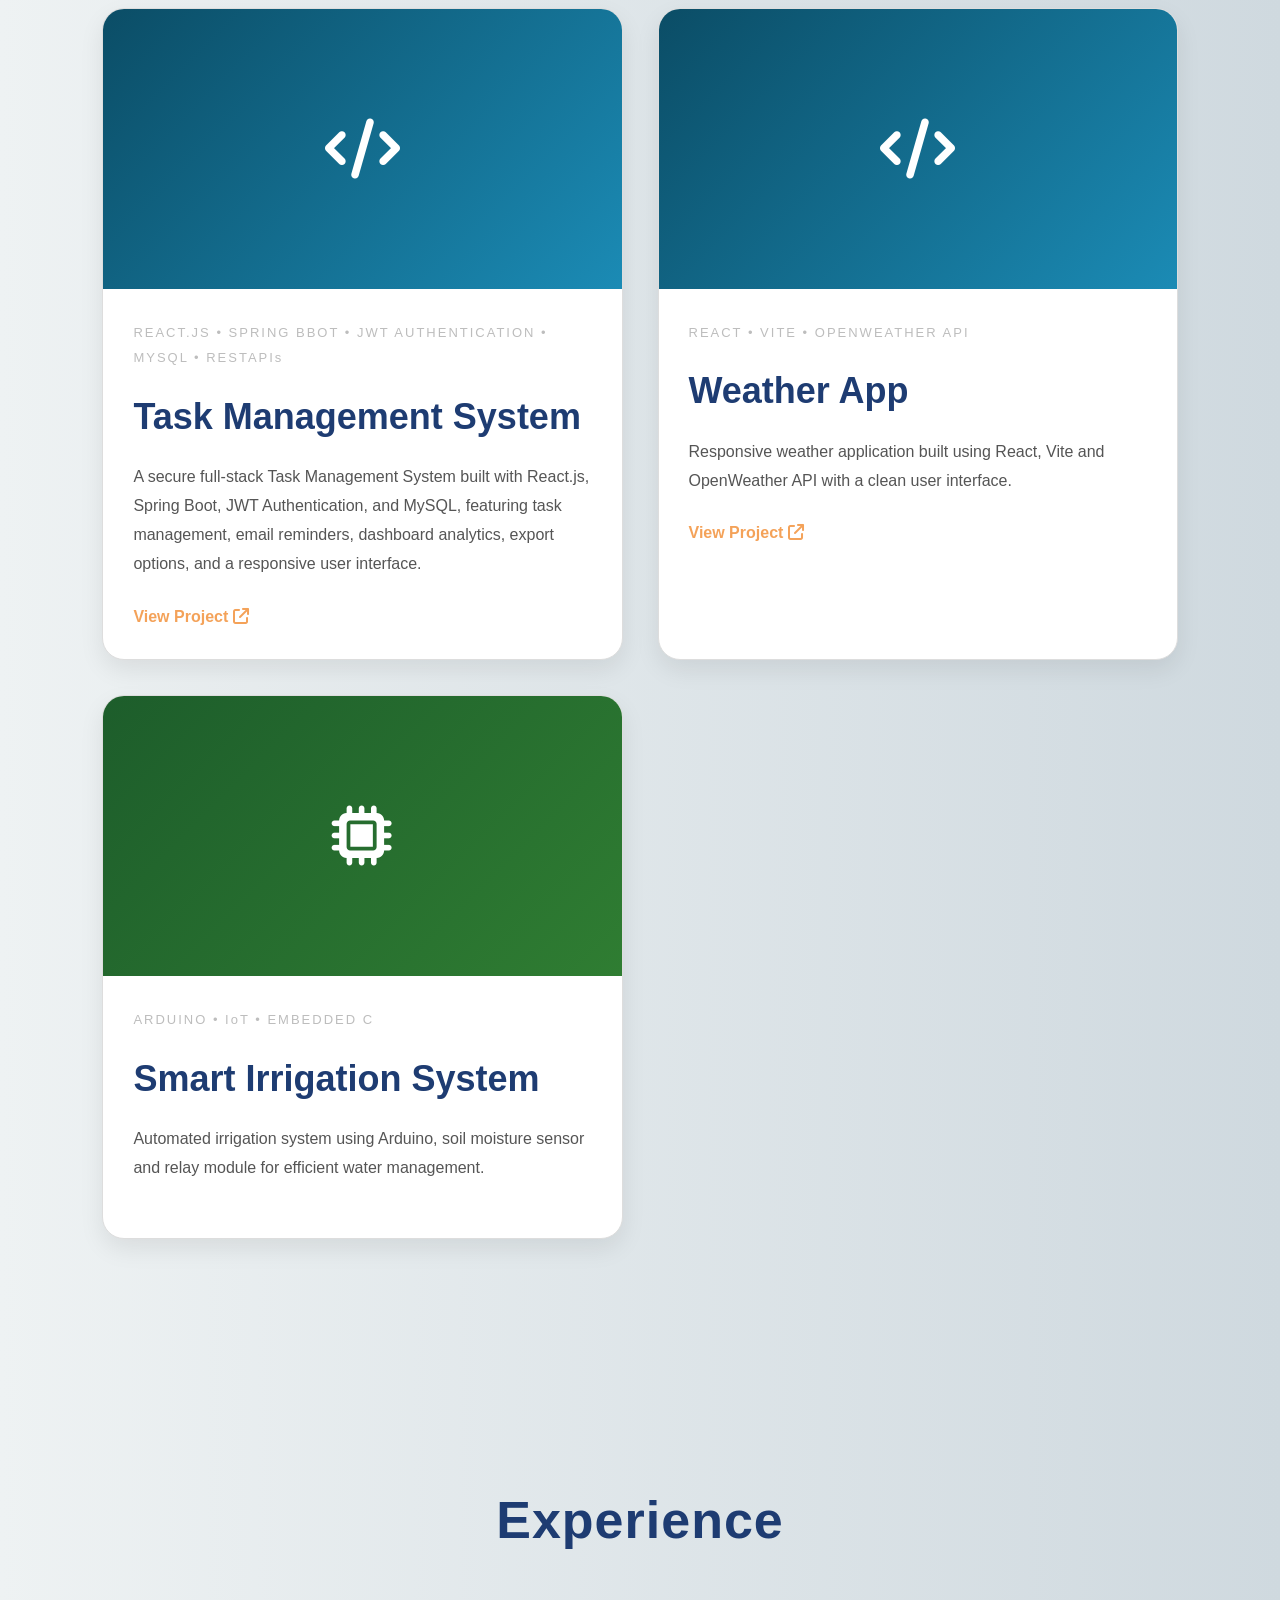
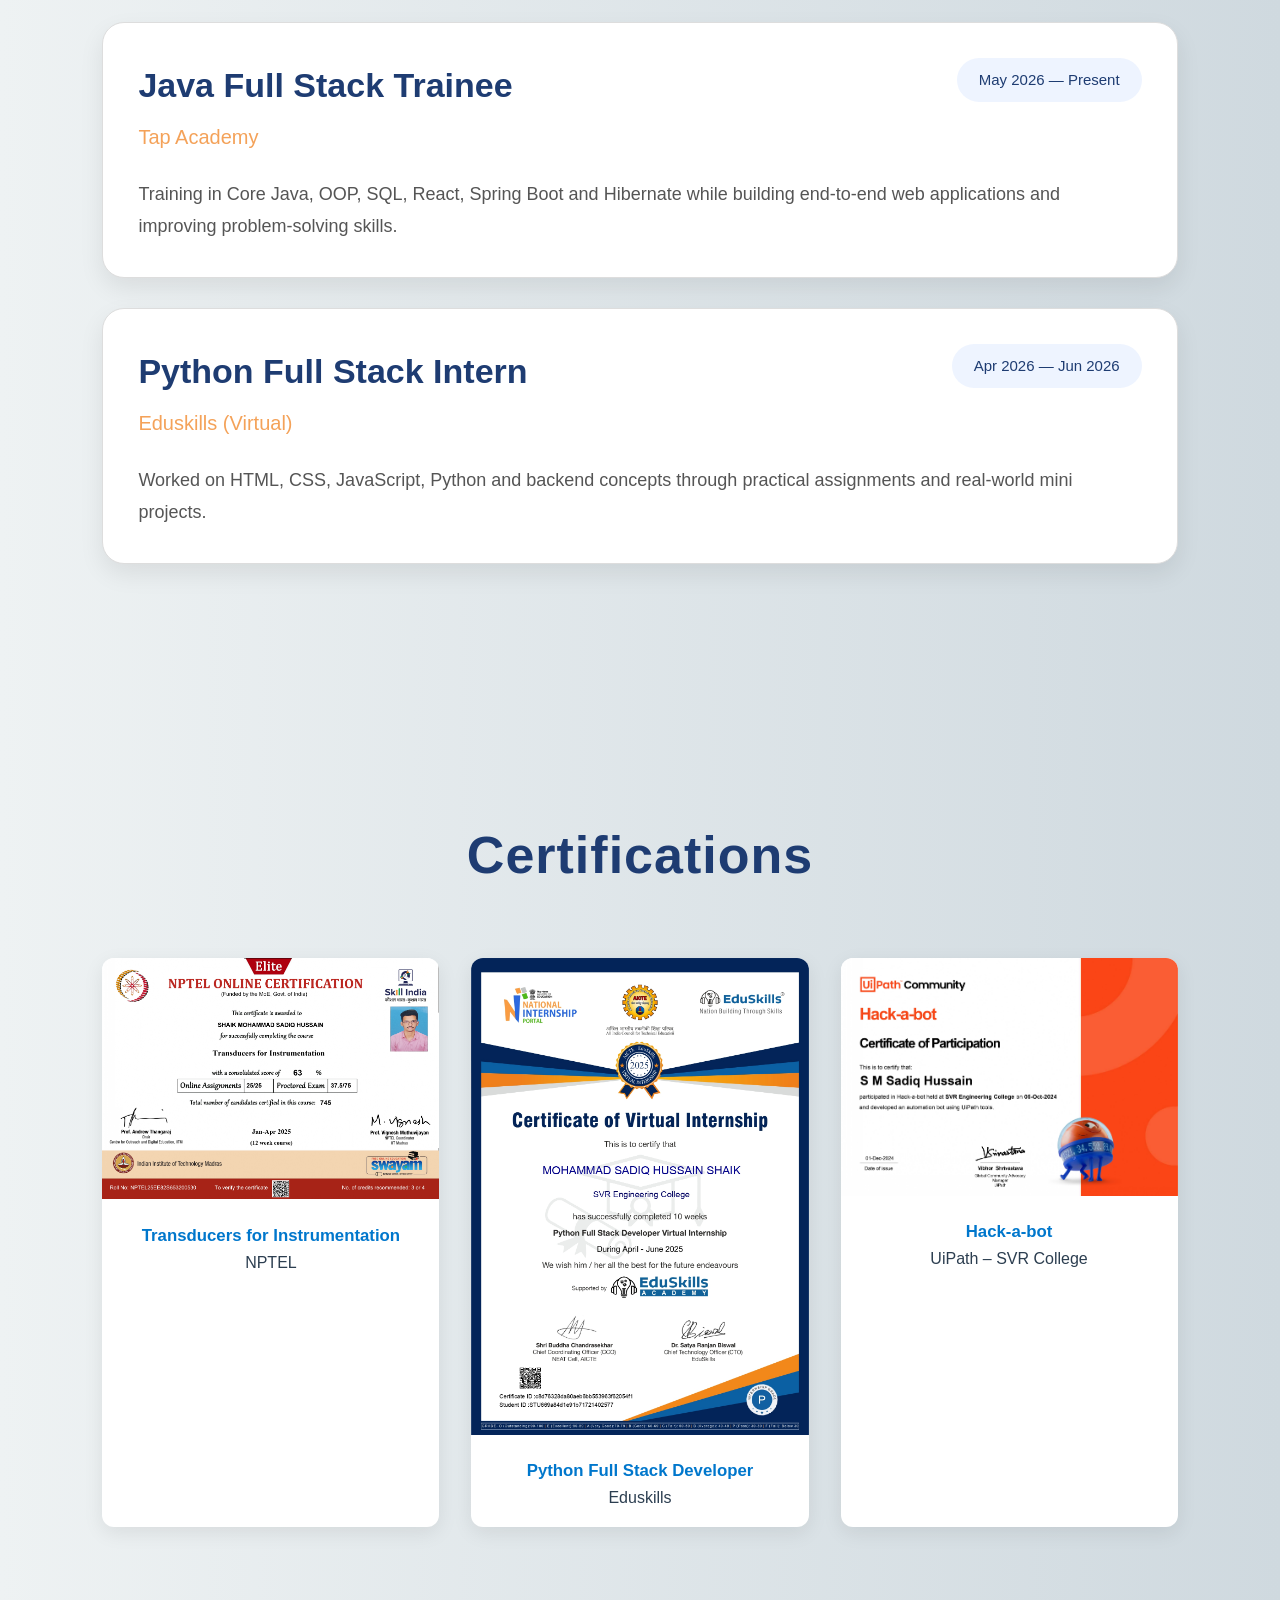
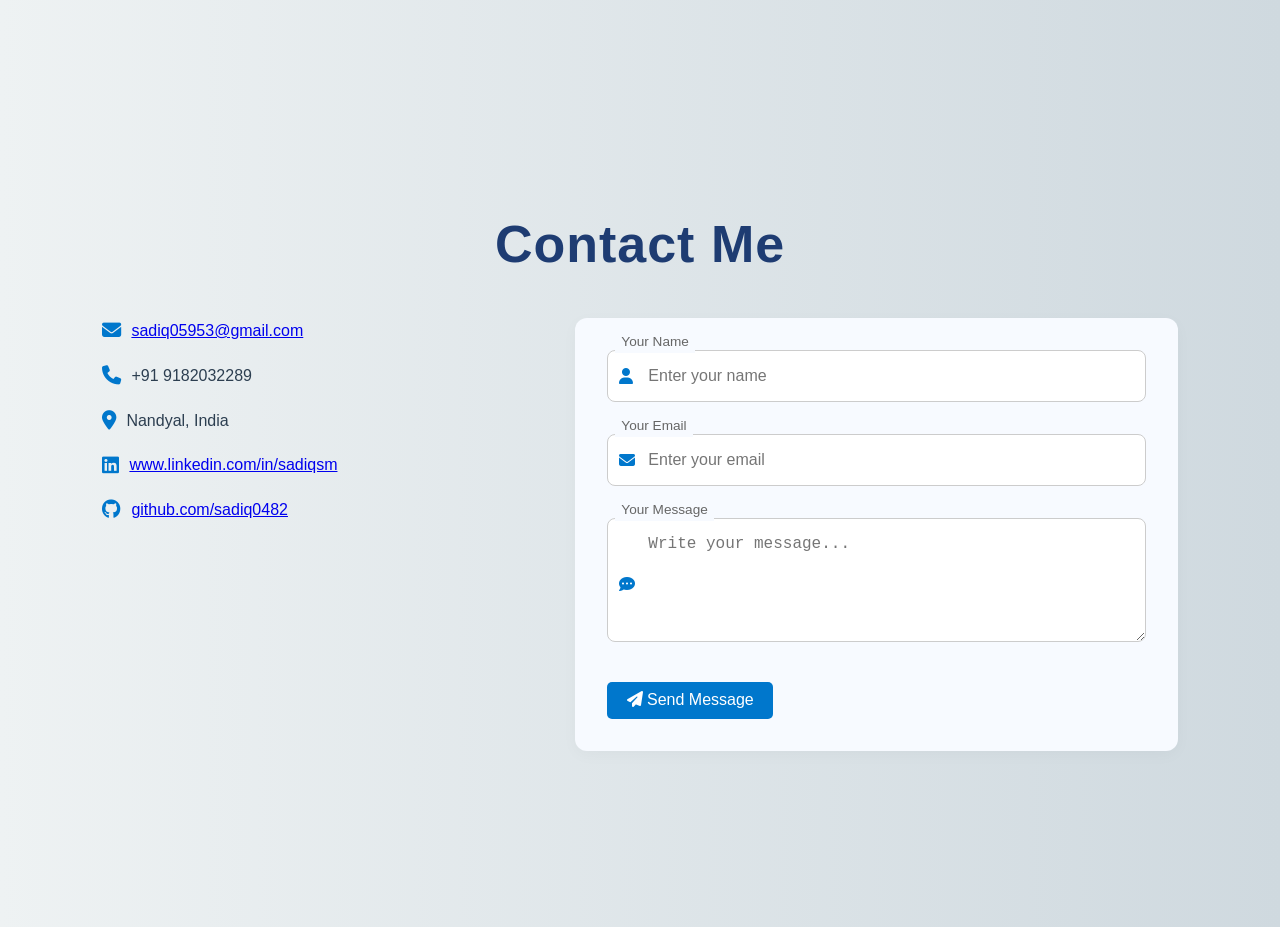
==== commit 44115c2f: "Update index.html" ====
--- a/index.html
+++ b/index.html
@@ -201,10 +201,9 @@
     </div>
   </div>
 
-  <h3>Core Concepts</h3>
+  <h3>Programming Concepts</h3>
   <div class="skill-box">
     <img src="https://cdn.jsdelivr.net/gh/devicons/devicon/icons/java/java-original.svg">
-    <img src="https://cdn.jsdelivr.net/gh/devicons/devicon/icons/python/python-original.svg">
     <div class="skill-info">
       <div class="skill-title">Object-Oriented Programming (OOP)</div>
     </div>
@@ -218,7 +217,41 @@
 
     <div class="project-grid">
 
+        
         <!-- Project 1 -->
+
+        <div class="project-card">
+
+            <div class="project-image blue">
+
+                <i class="fas fa-code"></i>
+
+            </div>
+
+            <div class="project-content">
+
+                <small>REACT.JS • SPRING BBOT • JWT AUTHENTICATION • MYSQL • RESTAPIs</small>
+
+                <h3>Task Management System</h3>
+
+                <p>
+A secure full-stack Task Management System built with React.js, Spring Boot, JWT Authentication, and MySQL, featuring task management, email reminders, dashboard analytics, export options, and a responsive user interface.
+</p>
+
+                <a href="https://github.com/sadiq0482/Task_Management_System"
+   target="_blank"
+   rel="noopener noreferrer">
+
+    View Project
+    <i class="fas fa-arrow-up-right-from-square"></i>
+
+</a>
+
+            </div>
+
+        </div>
+
+        <!-- Project 2 --->
 
         <div class="project-card">
 
@@ -255,7 +288,7 @@
 
         </div>
 
-        <!-- Project 2 -->
+        <!-- Project 3 -->
 
         <div class="project-card">
 
@@ -362,7 +395,7 @@
 
   <!-- Certificates -->
   <section id="certificates">
-    <h2 class="section-title">My Certifications</h2>
+    <h2 class="section-title">Certifications</h2>
     <div class="certificates-container">
       <div class="certificate-card"><img src="Transducers for Instrumentation_page-0001.jpg" alt="NPTEL Certificate"><div class="certificate-info"><h3>Transducers for Instrumentation</h3><p>NPTEL</p></div></div>
       <div class="certificate-card"><img src="Python Full Stack Developer Virtual Internship_page-0001.jpg" alt="Python Internship"><div class="certificate-info"><h3>Python Full Stack Developer</h3><p>Eduskills</p></div></div>
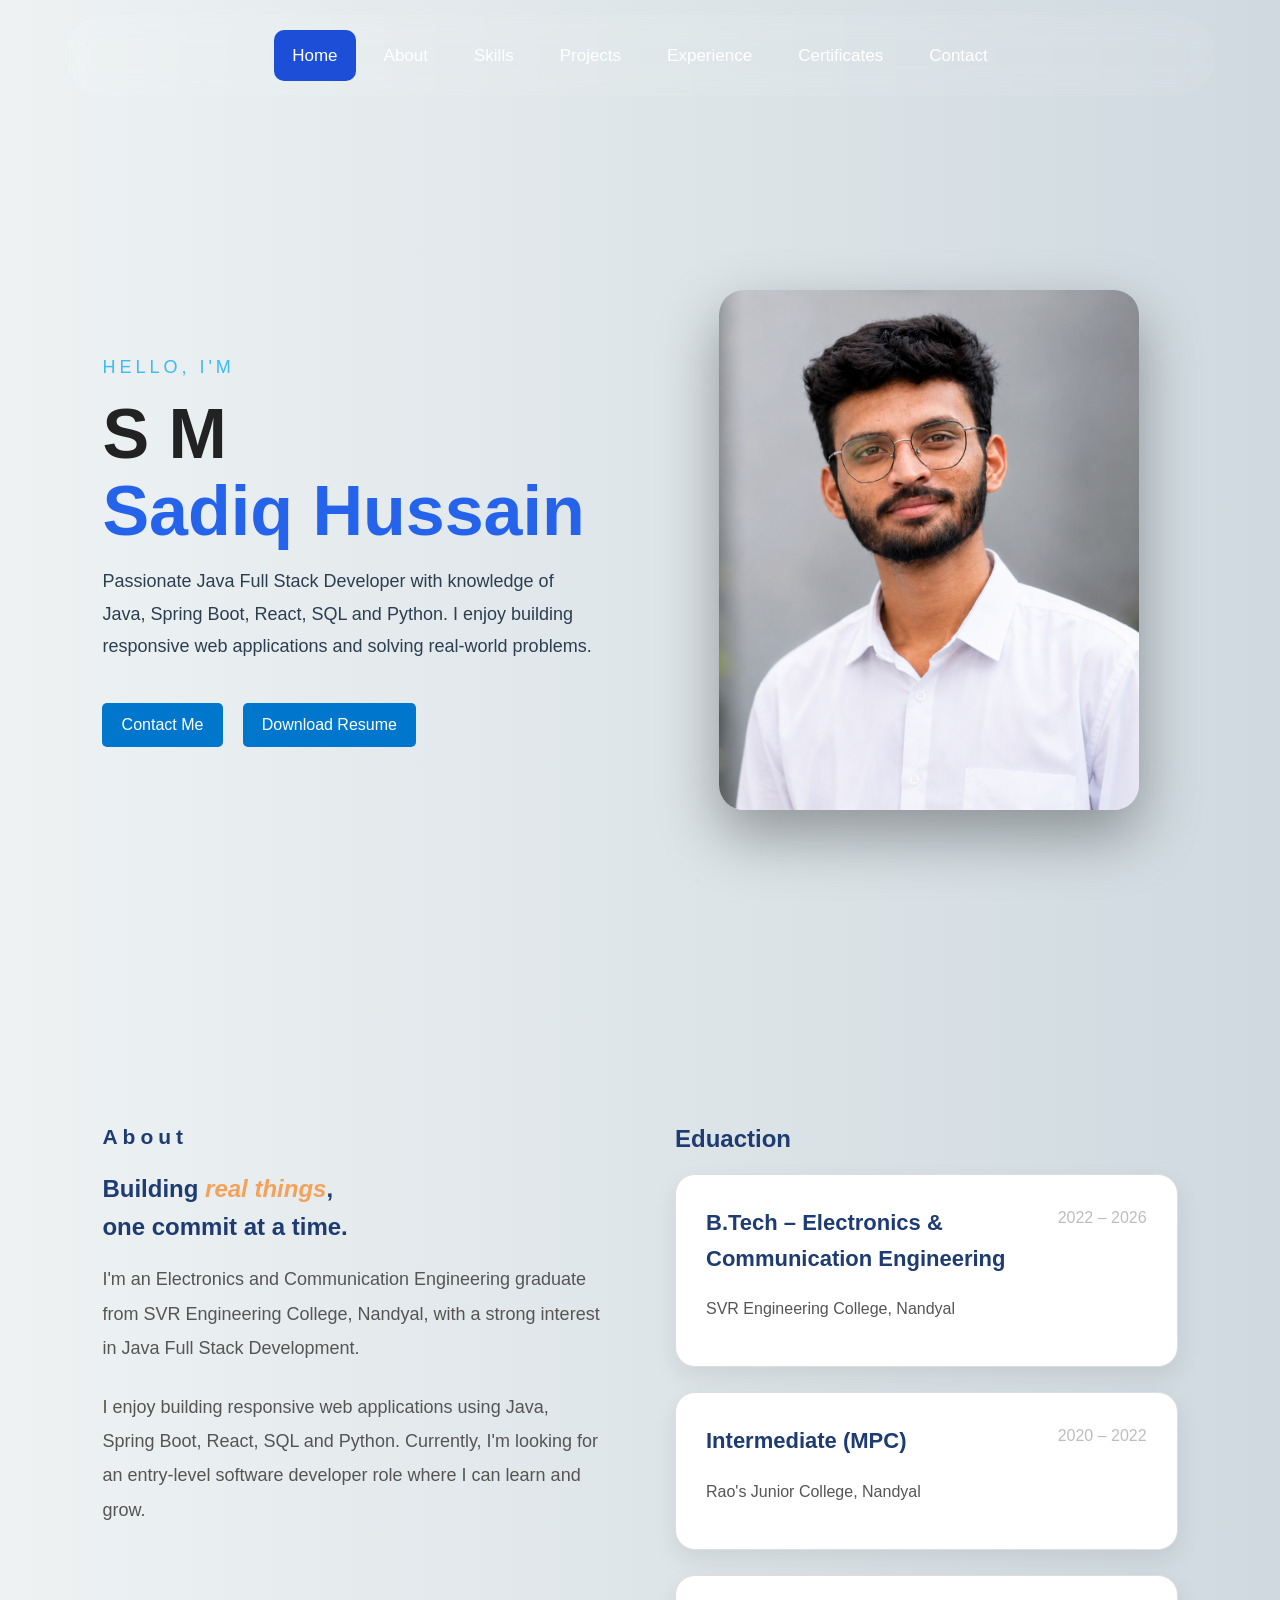
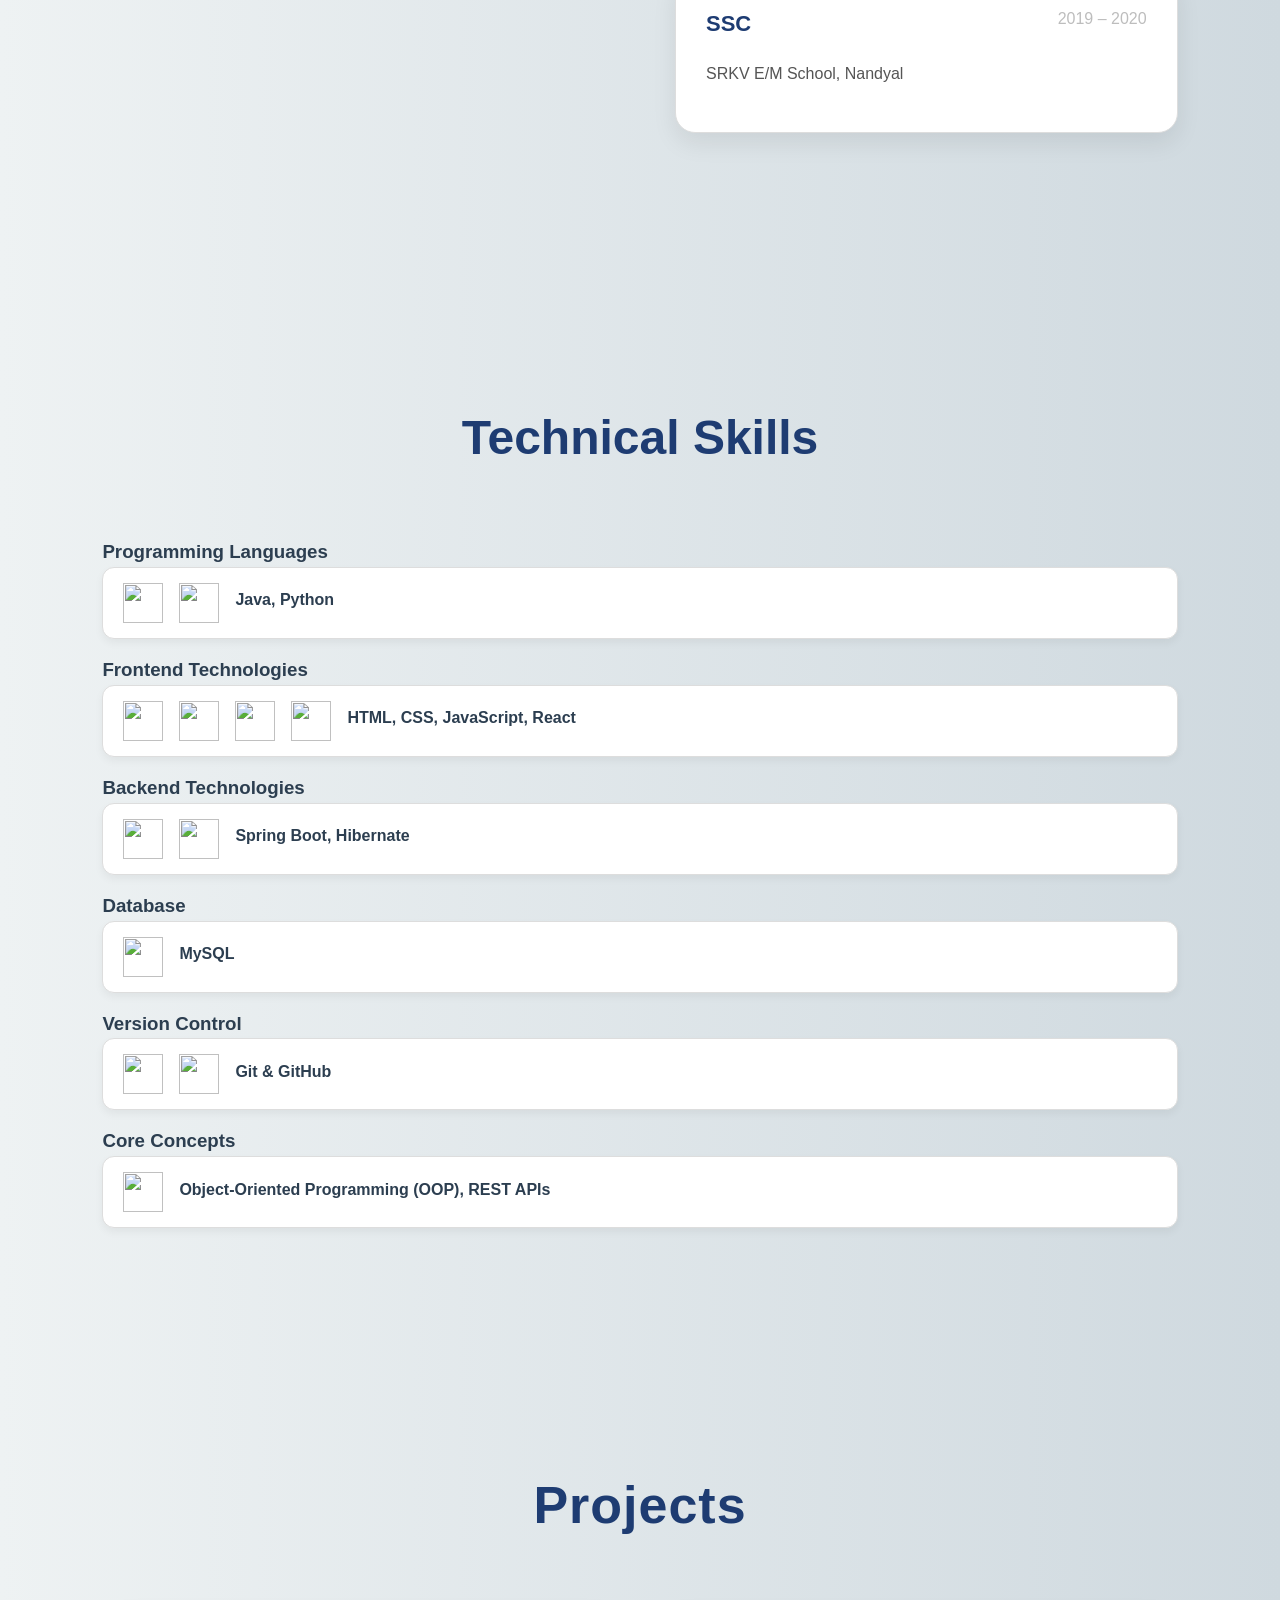
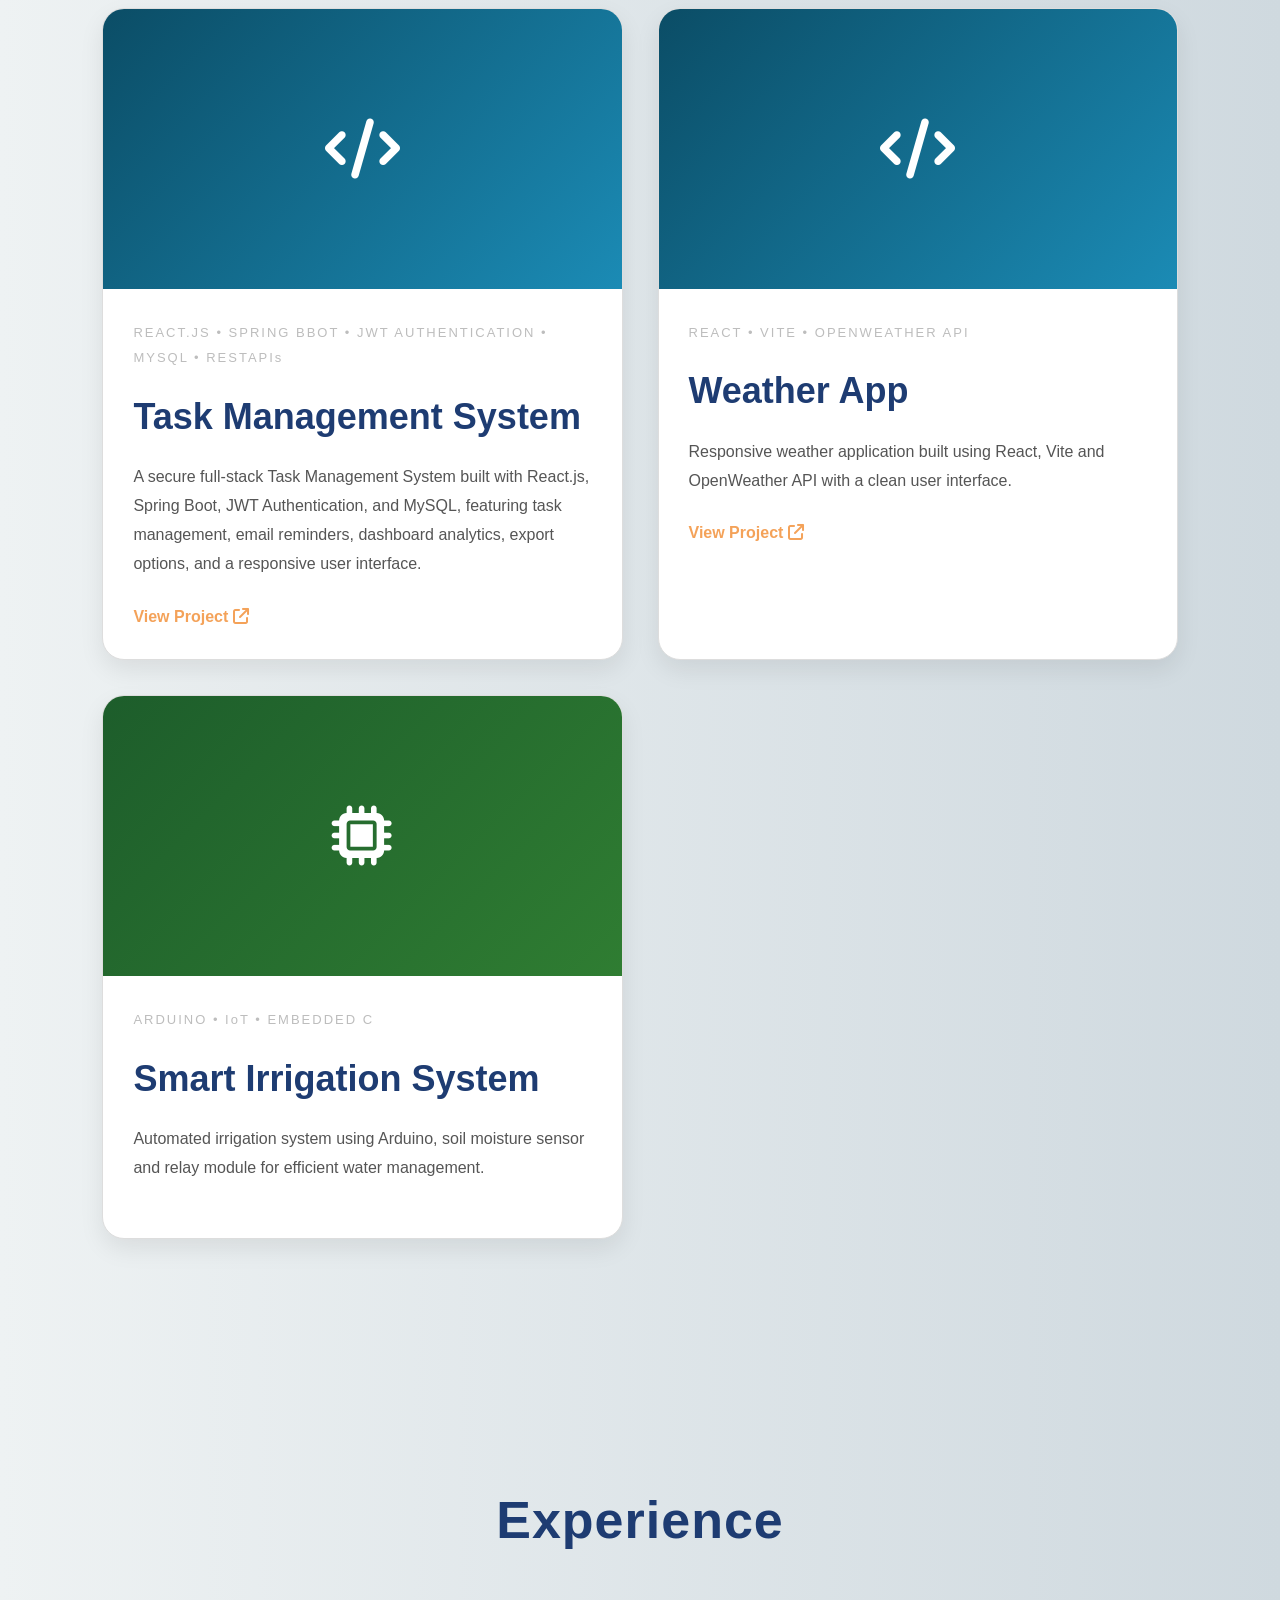
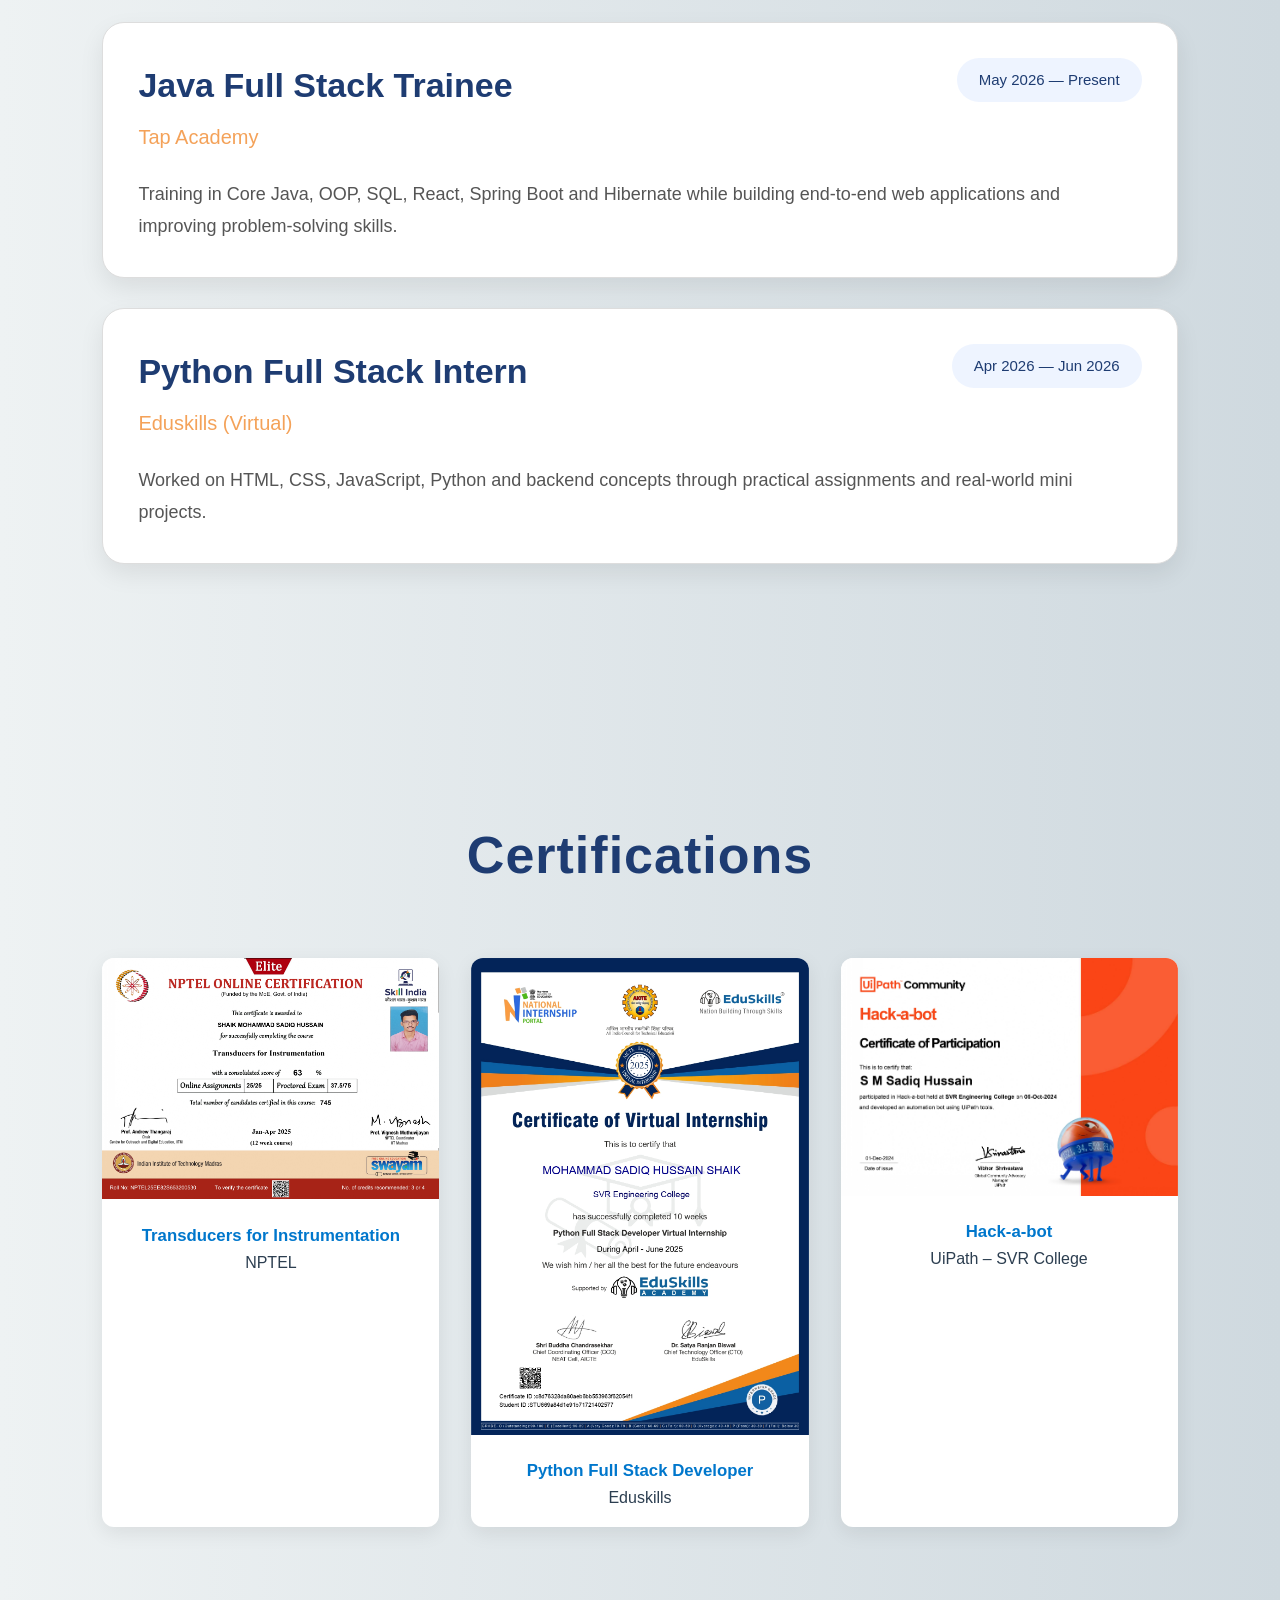
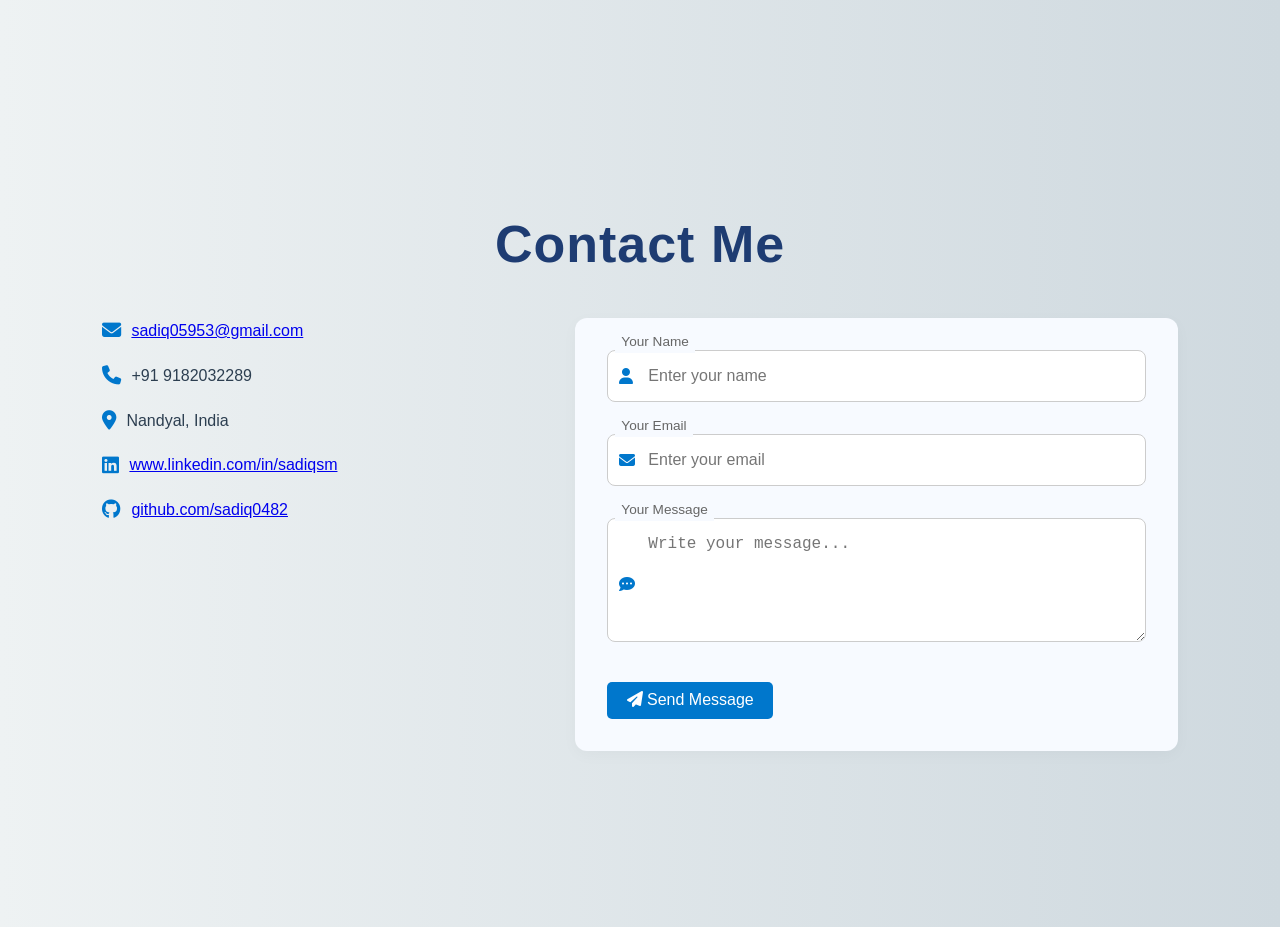
==== commit b30bcf24: "Update index.html" ====
--- a/index.html
+++ b/index.html
@@ -55,7 +55,7 @@
                 Contact Me
             </a>
 
-            <a href="Sadiq_Resume.pdf"
+            <a href="./Sadiq_Resume.pdf"
                download
                class="btn resume-btn">
                 Download Resume
@@ -201,11 +201,11 @@
     </div>
   </div>
 
-  <h3>Programming Concepts</h3>
+  <h3>Core Concepts</h3>
   <div class="skill-box">
     <img src="https://cdn.jsdelivr.net/gh/devicons/devicon/icons/java/java-original.svg">
     <div class="skill-info">
-      <div class="skill-title">Object-Oriented Programming (OOP)</div>
+      <div class="skill-title">Object-Oriented Programming (OOP), REST APIs</div>
     </div>
   </div>
 </section>
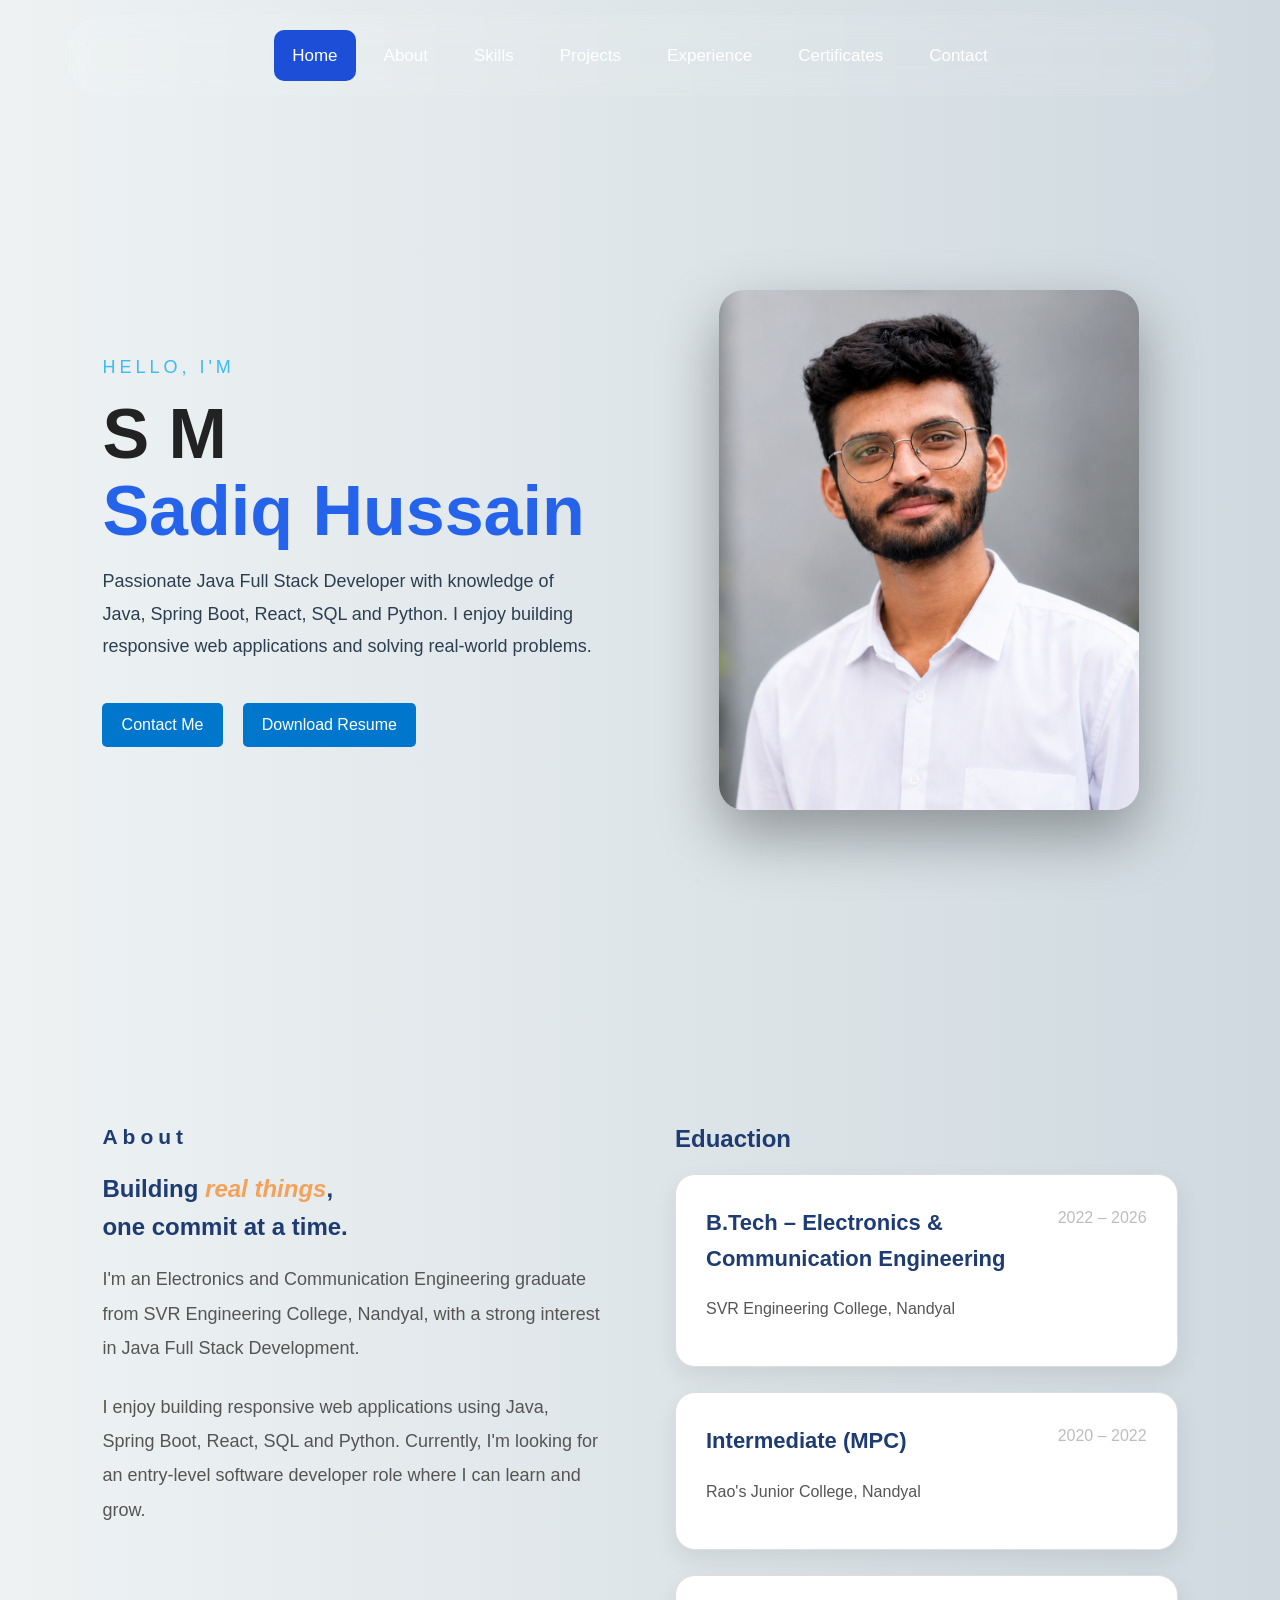
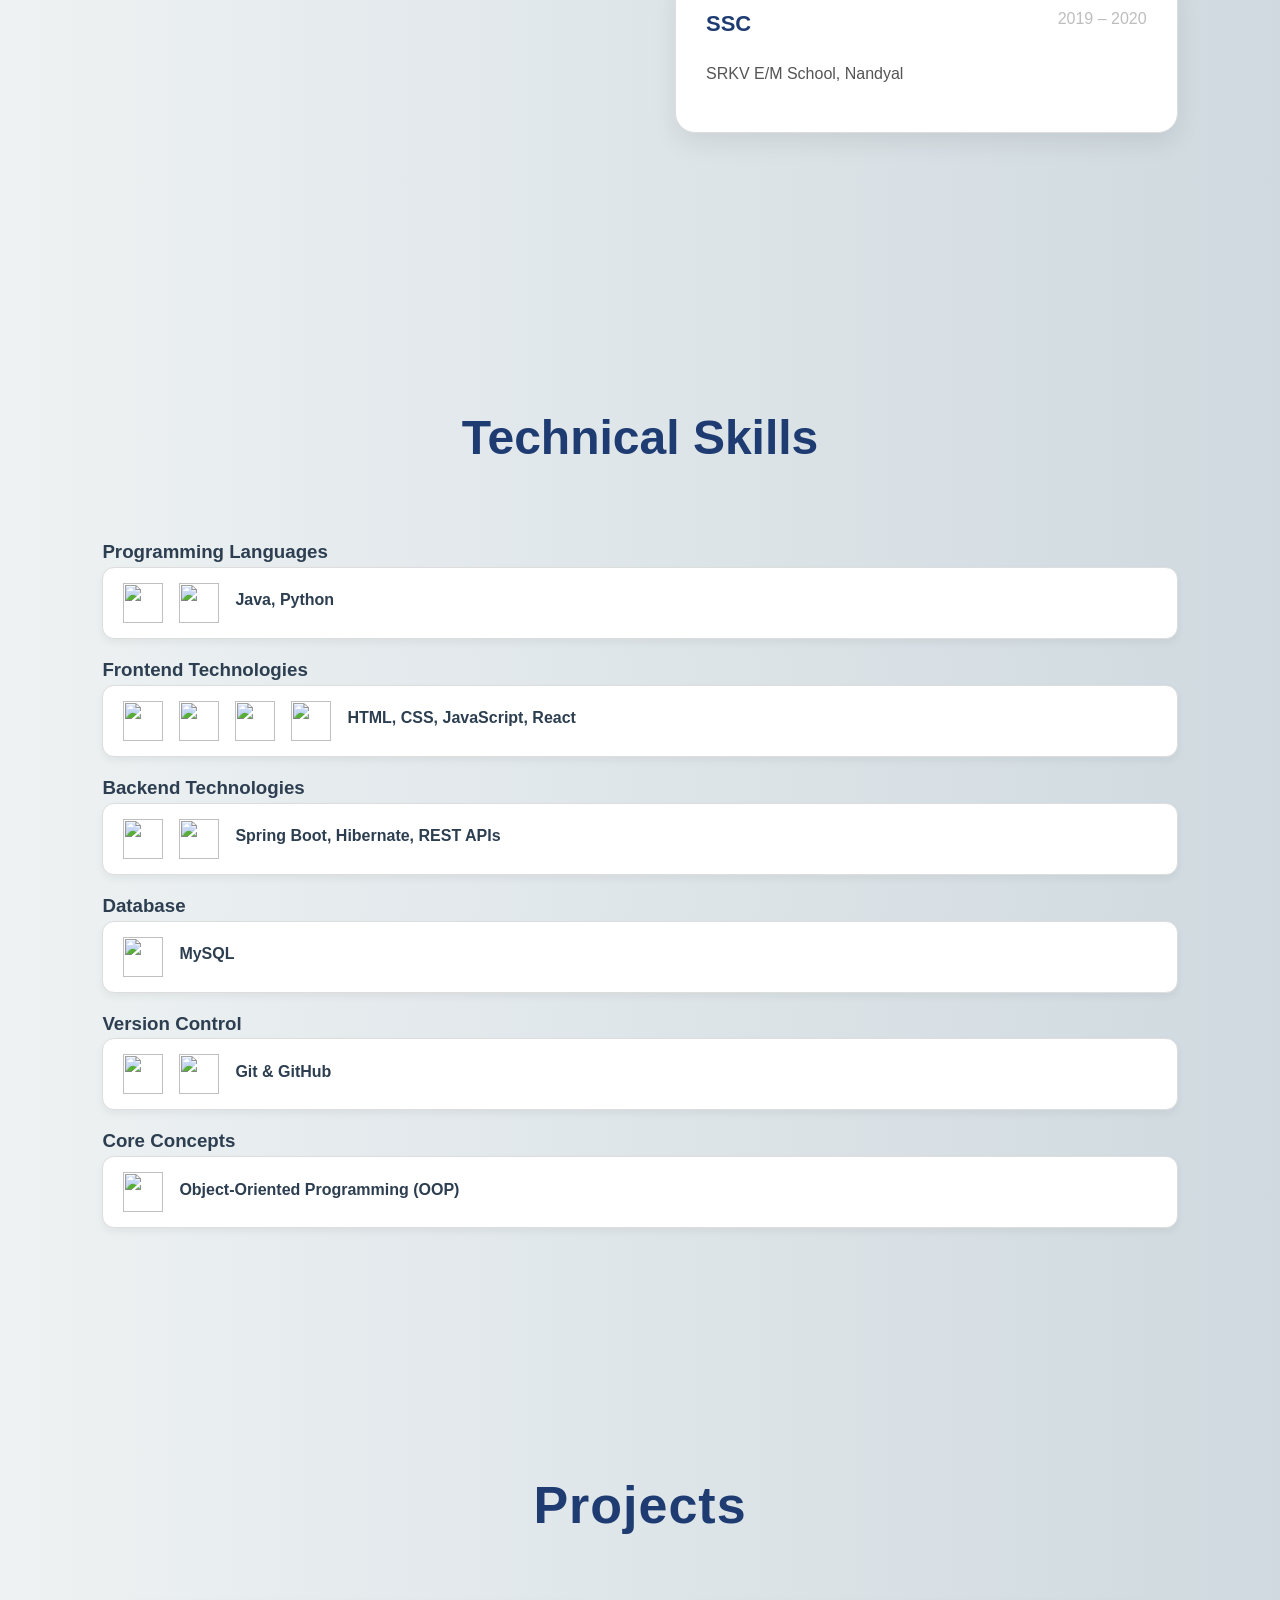
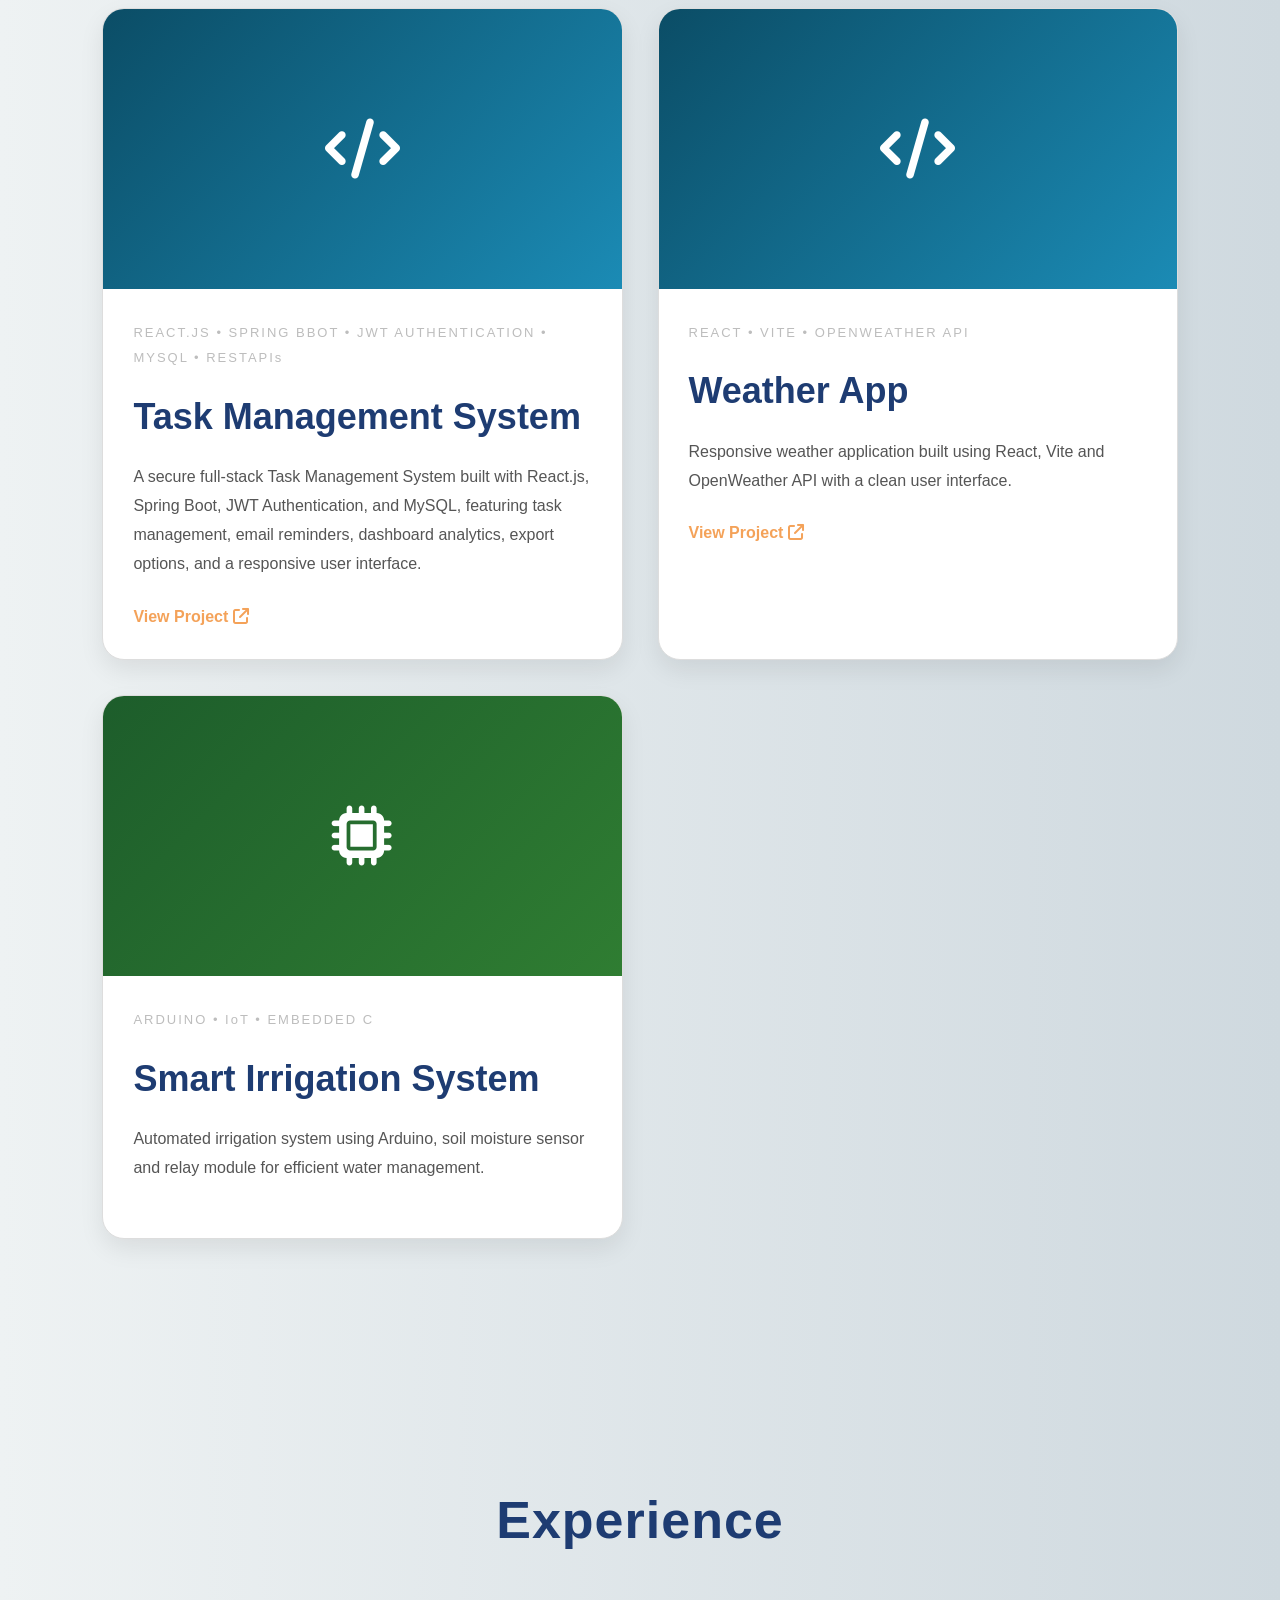
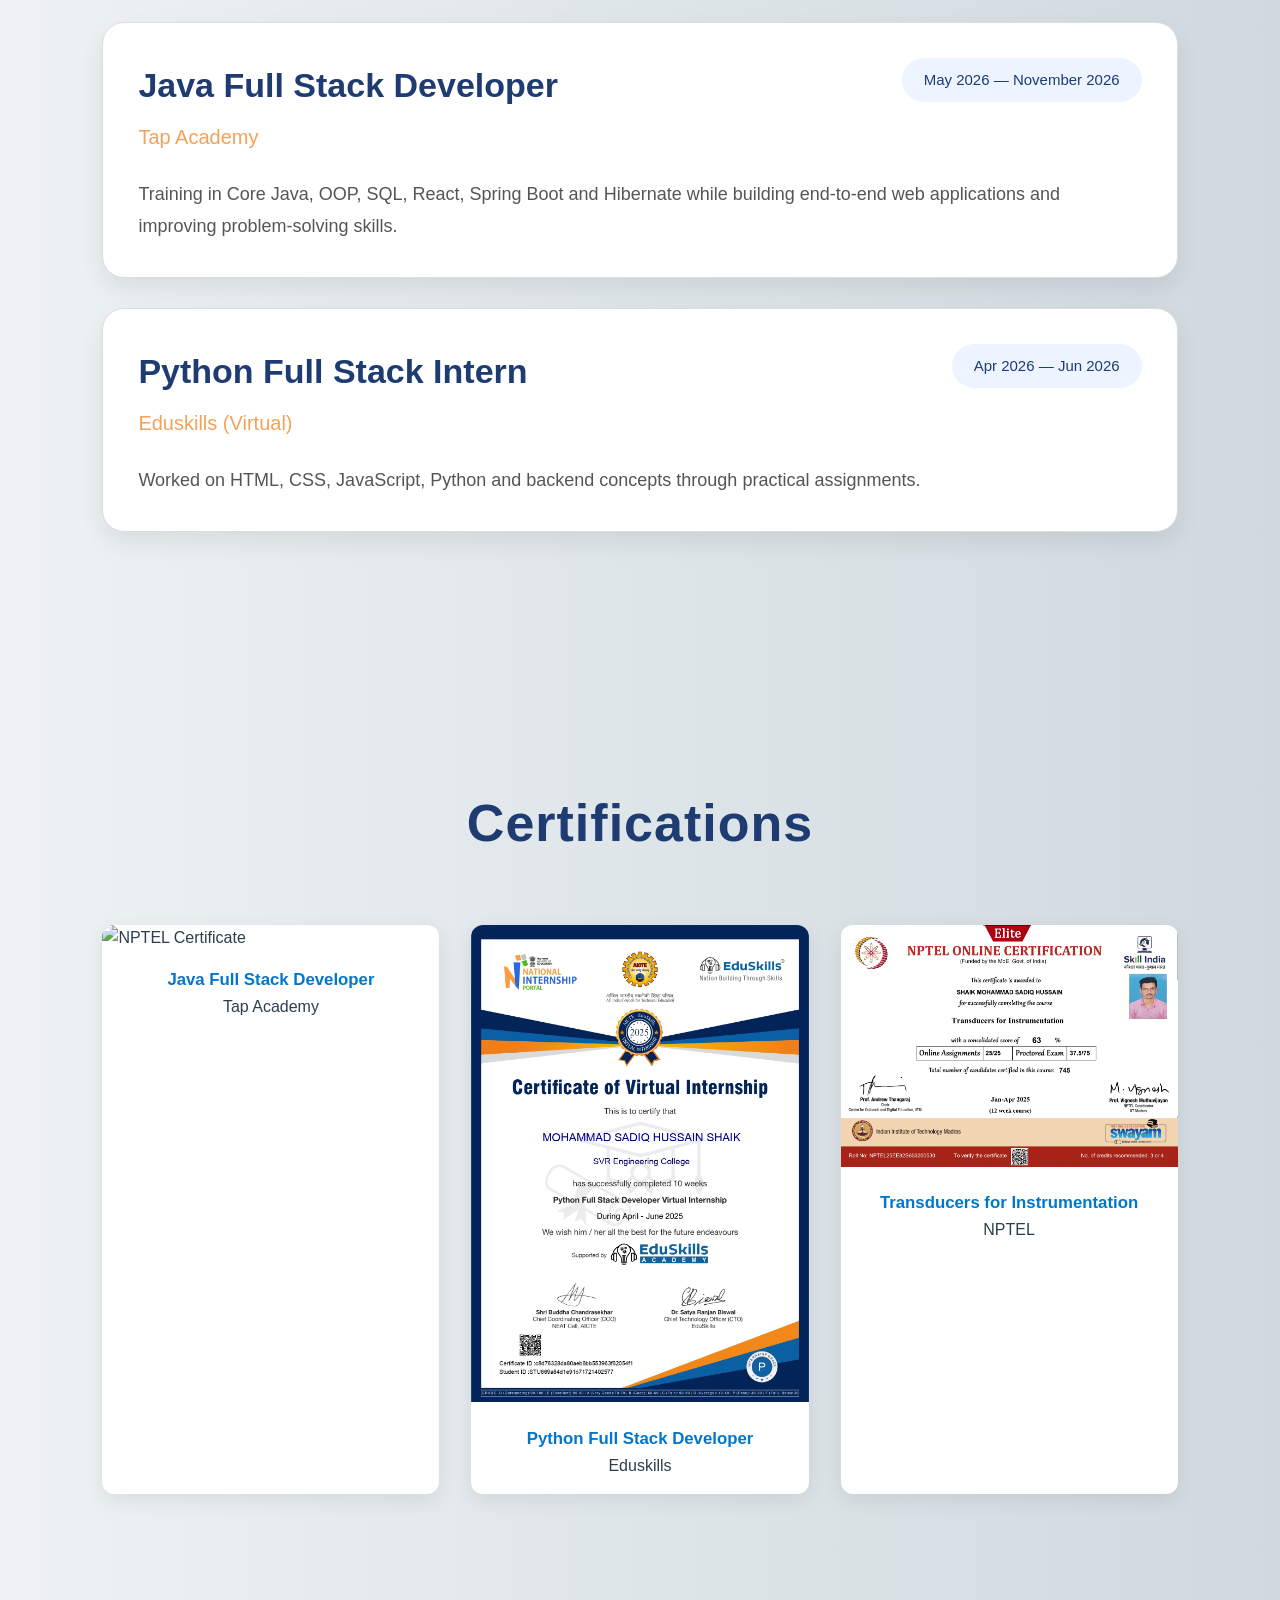
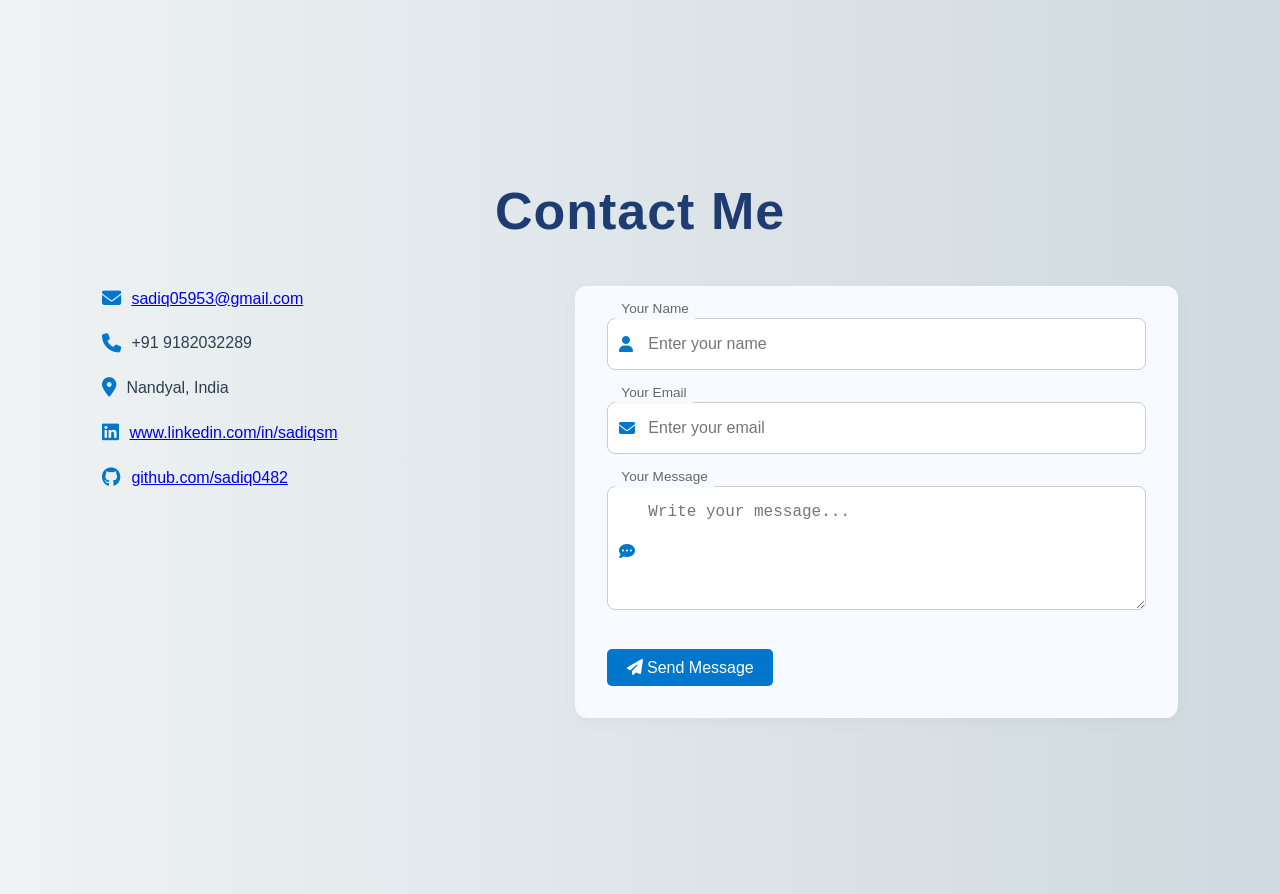
==== commit e348e289: "Restore index.html content Restored the original content of the index.html file after it was removed" ====
--- a/index.html
+++ b/index.html
@@ -180,7 +180,7 @@
     <img src="https://cdn.jsdelivr.net/gh/devicons/devicon/icons/spring/spring-original.svg">
     <img src="https://cdn.jsdelivr.net/gh/devicons/devicon/icons/hibernate/hibernate-plain.svg">
     <div class="skill-info">
-      <div class="skill-title">Spring Boot, Hibernate</div>
+      <div class="skill-title">Spring Boot, Hibernate, REST APIs</div>
     </div>
   </div>
 
@@ -205,7 +205,7 @@
   <div class="skill-box">
     <img src="https://cdn.jsdelivr.net/gh/devicons/devicon/icons/java/java-original.svg">
     <div class="skill-info">
-      <div class="skill-title">Object-Oriented Programming (OOP), REST APIs</div>
+      <div class="skill-title">Object-Oriented Programming (OOP)</div>
     </div>
   </div>
 </section>
@@ -334,7 +334,7 @@
 
             <div>
 
-                <h3>Java Full Stack Trainee</h3>
+                <h3>Java Full Stack Developer</h3>
 
                 <h4>Tap Academy</h4>
 
@@ -342,7 +342,7 @@
 
             <span class="experience-date">
 
-                May 2026 — Present
+                May 2026 — November 2026
 
             </span>
 
@@ -383,8 +383,7 @@
 
             Worked on HTML, CSS, JavaScript,
             Python and backend concepts through
-            practical assignments and real-world
-            mini projects.
+            practical assignments.
 
         </p>
 
@@ -397,9 +396,9 @@
   <section id="certificates">
     <h2 class="section-title">Certifications</h2>
     <div class="certificates-container">
+      <div class="certificate-card"><img src="./java full stack.jpg" alt="NPTEL Certificate"><div class="certificate-info"><h3>Java Full Stack Developer</h3><p>Tap Academy</p></div></div>
+      <div class="certificate-card"><img src="Python Full Stack Developer Virtual Internship_page-0001.jpg" alt="Python Internship"><div class="certificate-info"><h3>Python Full Stack Developer</h3><p>Eduskills</p></div></div>
       <div class="certificate-card"><img src="Transducers for Instrumentation_page-0001.jpg" alt="NPTEL Certificate"><div class="certificate-info"><h3>Transducers for Instrumentation</h3><p>NPTEL</p></div></div>
-      <div class="certificate-card"><img src="Python Full Stack Developer Virtual Internship_page-0001.jpg" alt="Python Internship"><div class="certificate-info"><h3>Python Full Stack Developer</h3><p>Eduskills</p></div></div>
-      <div class="certificate-card"><img src="Ui _path_page-0001.jpg" alt="UiPath Certificate"><div class="certificate-info"><h3>Hack-a-bot</h3><p>UiPath – SVR College</p></div></div>
     </div>
   </section>
 
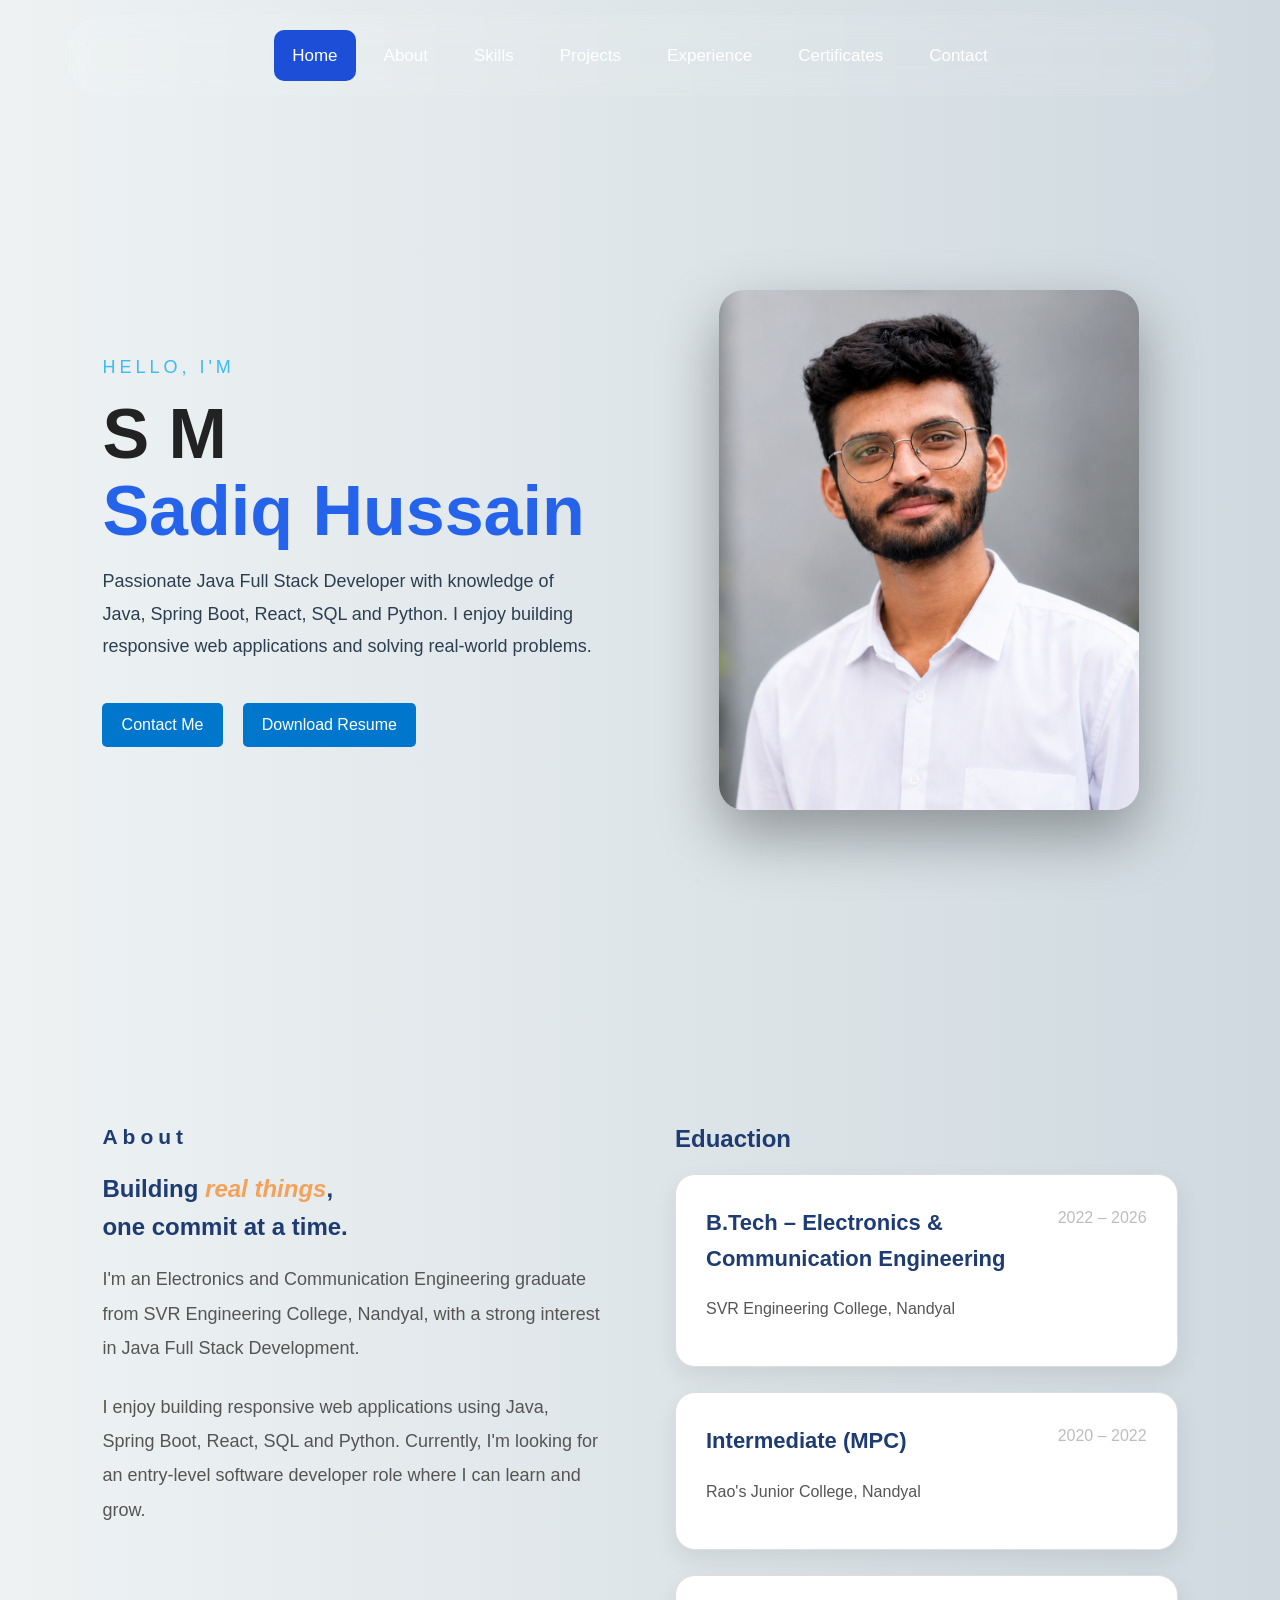
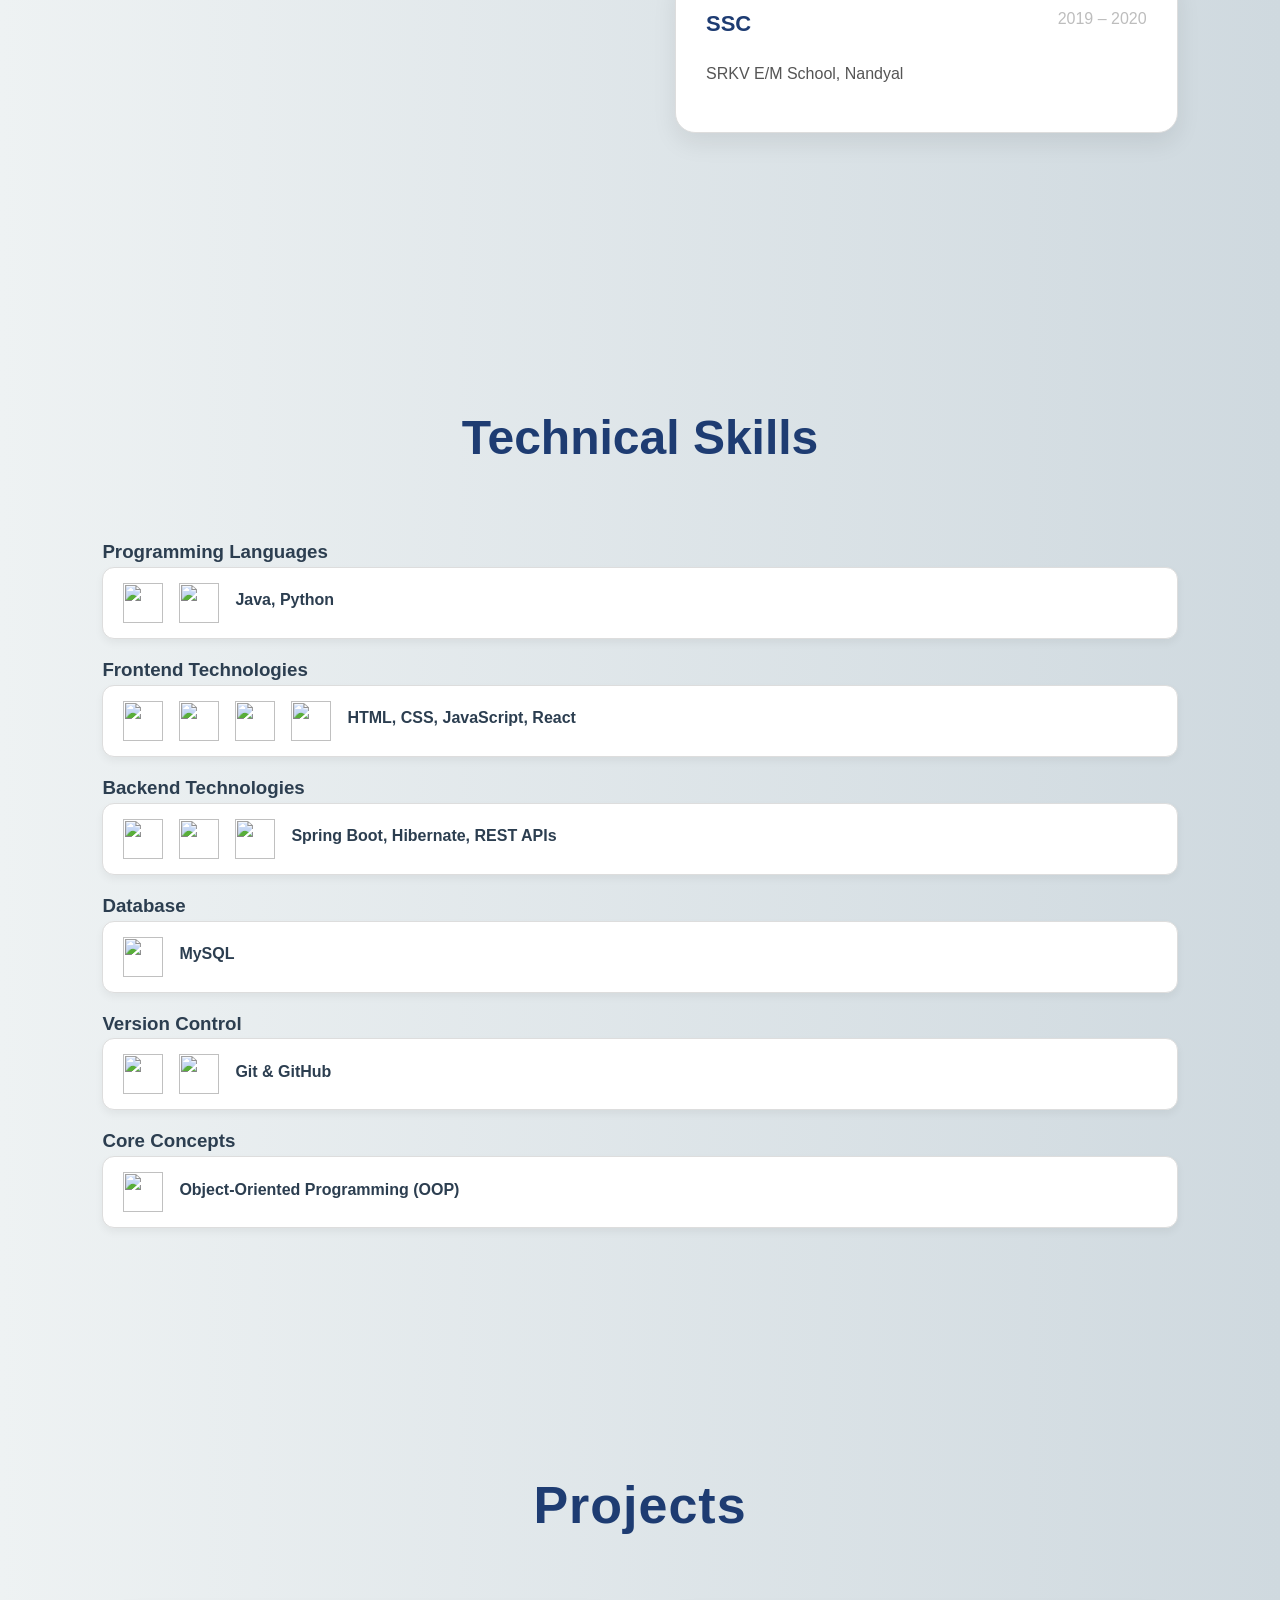
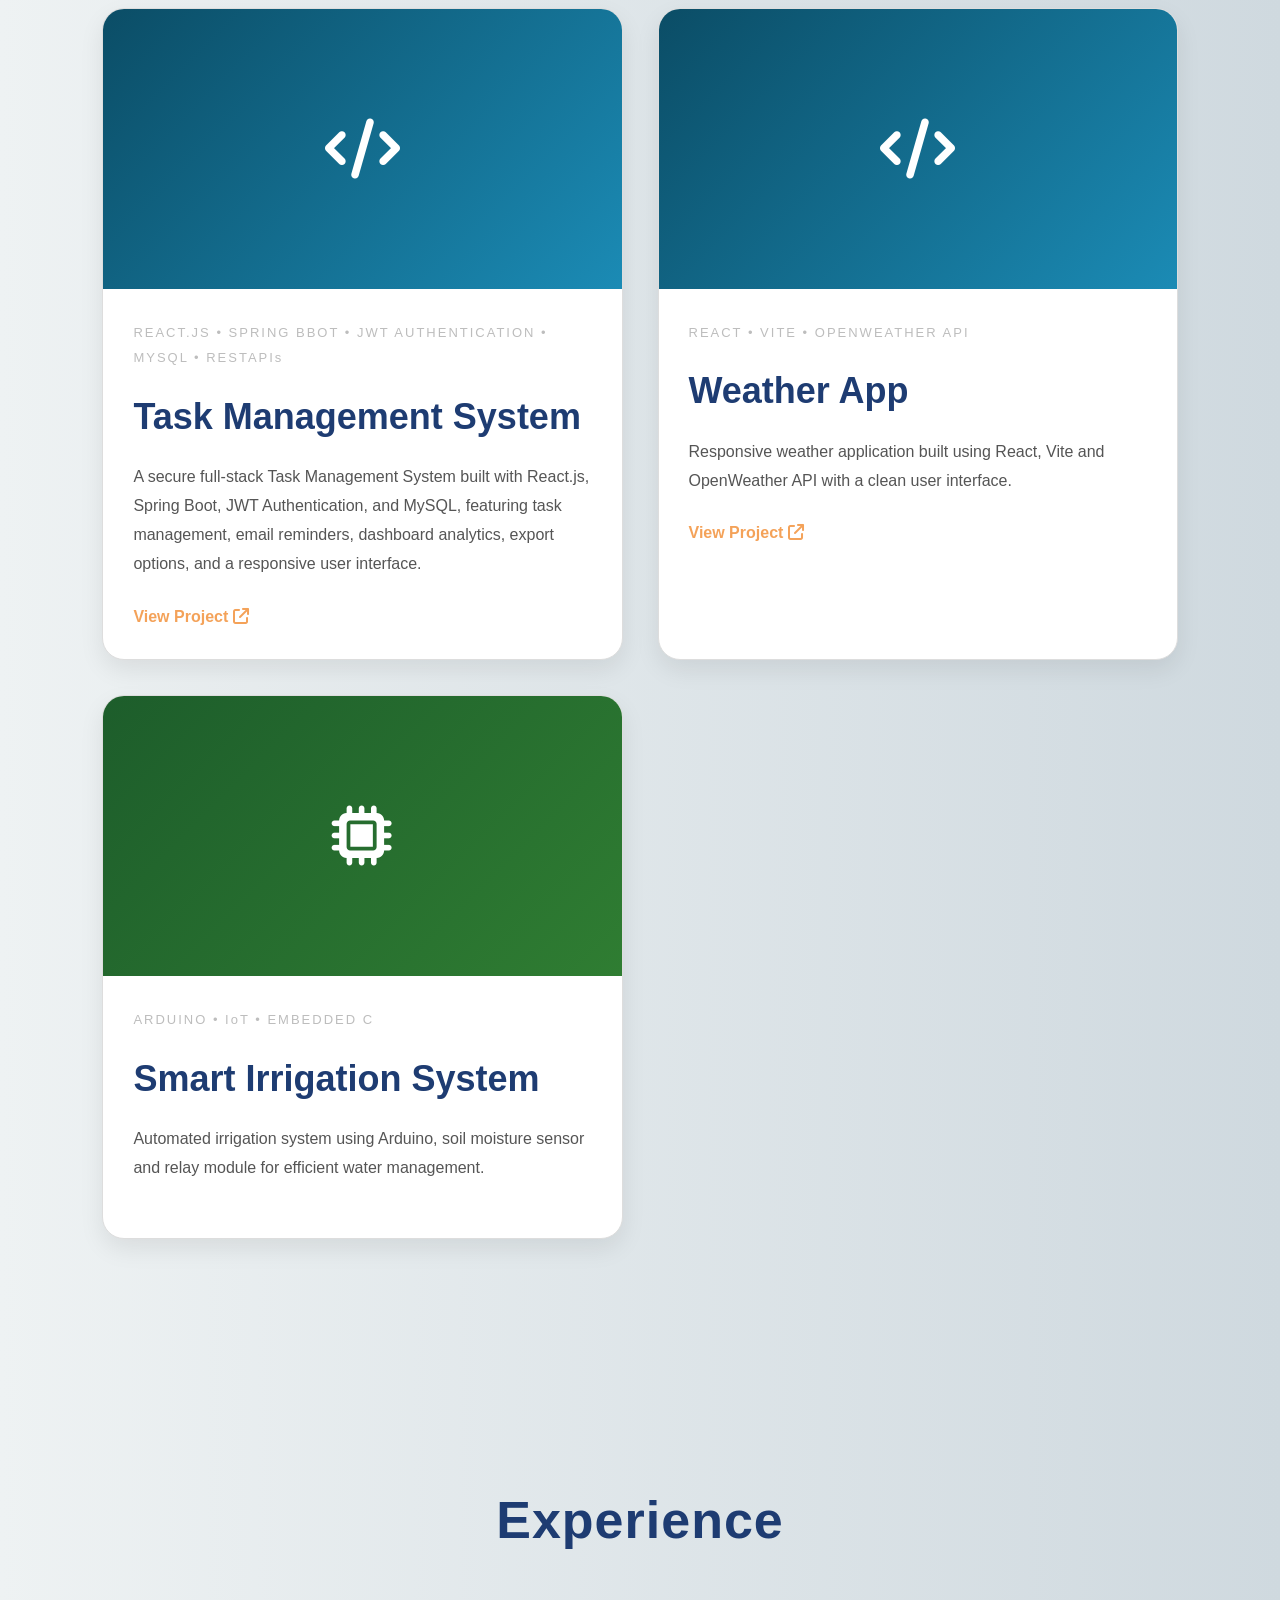
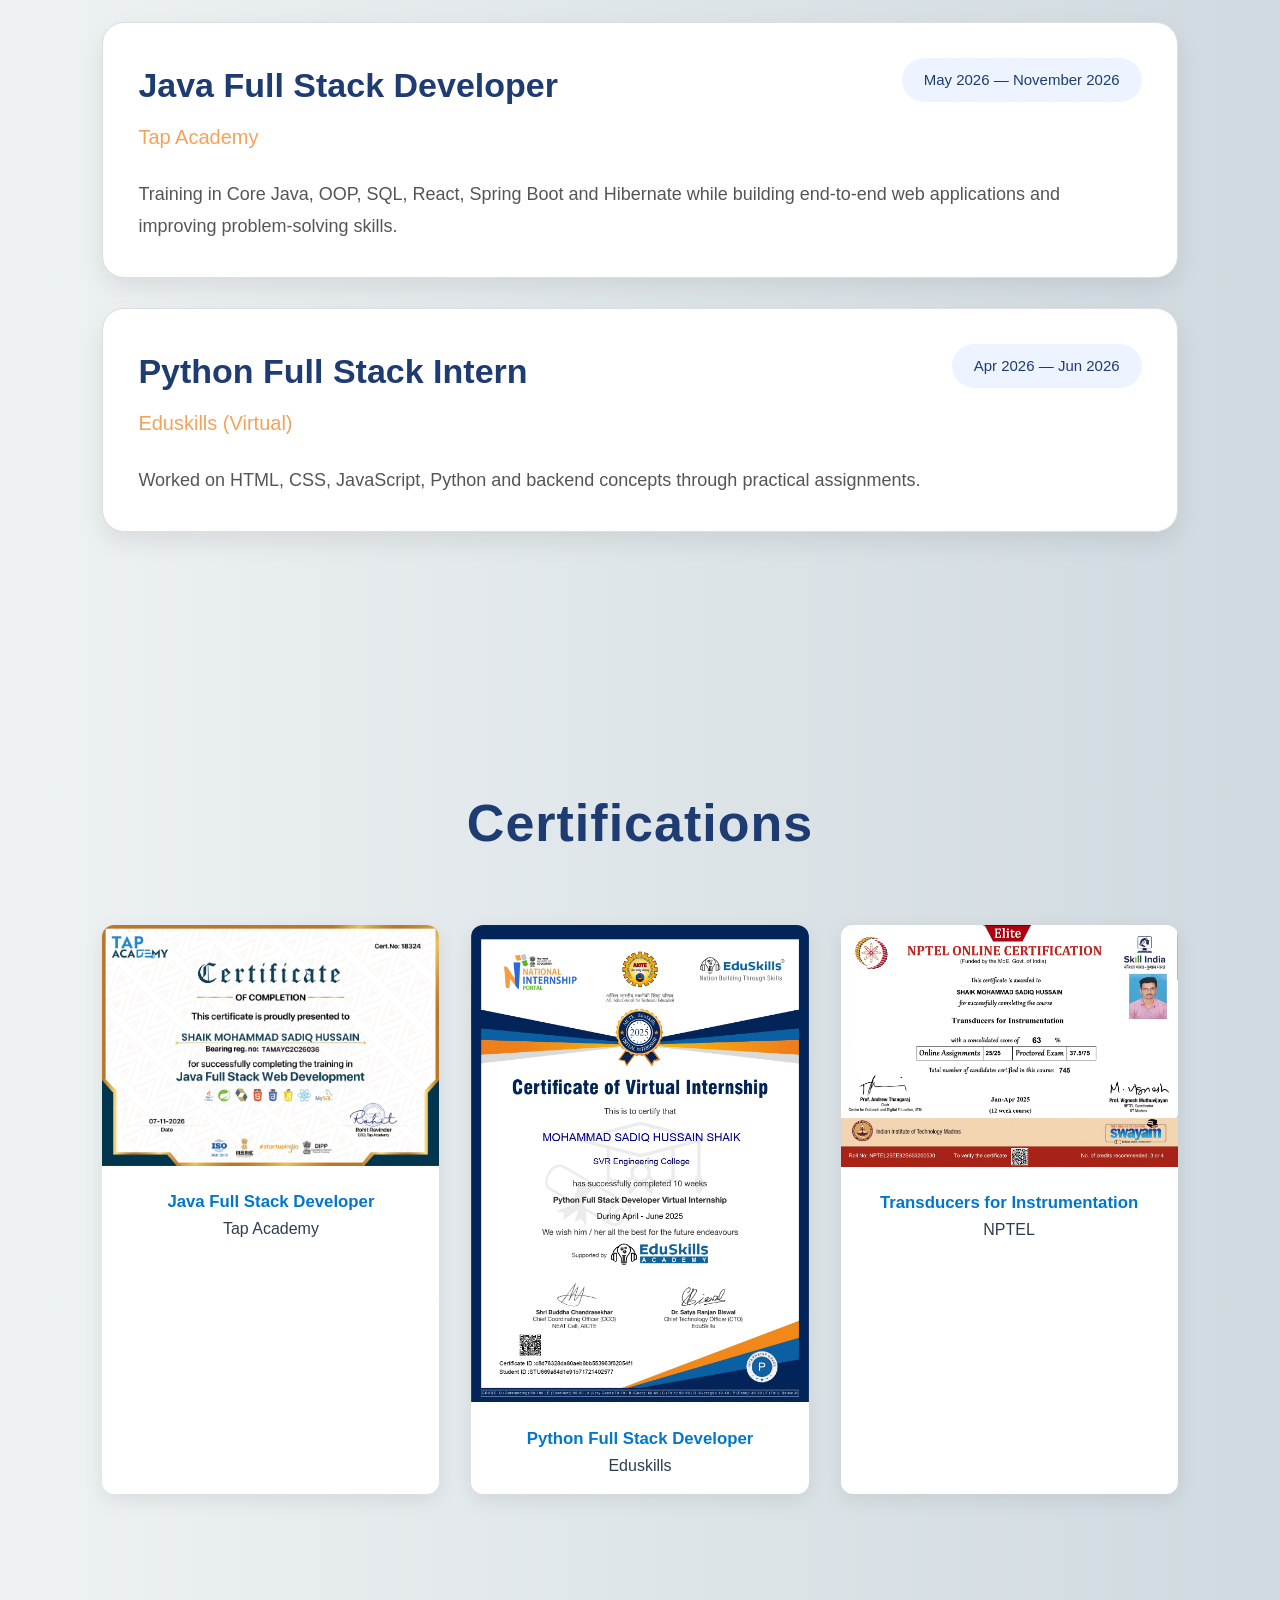
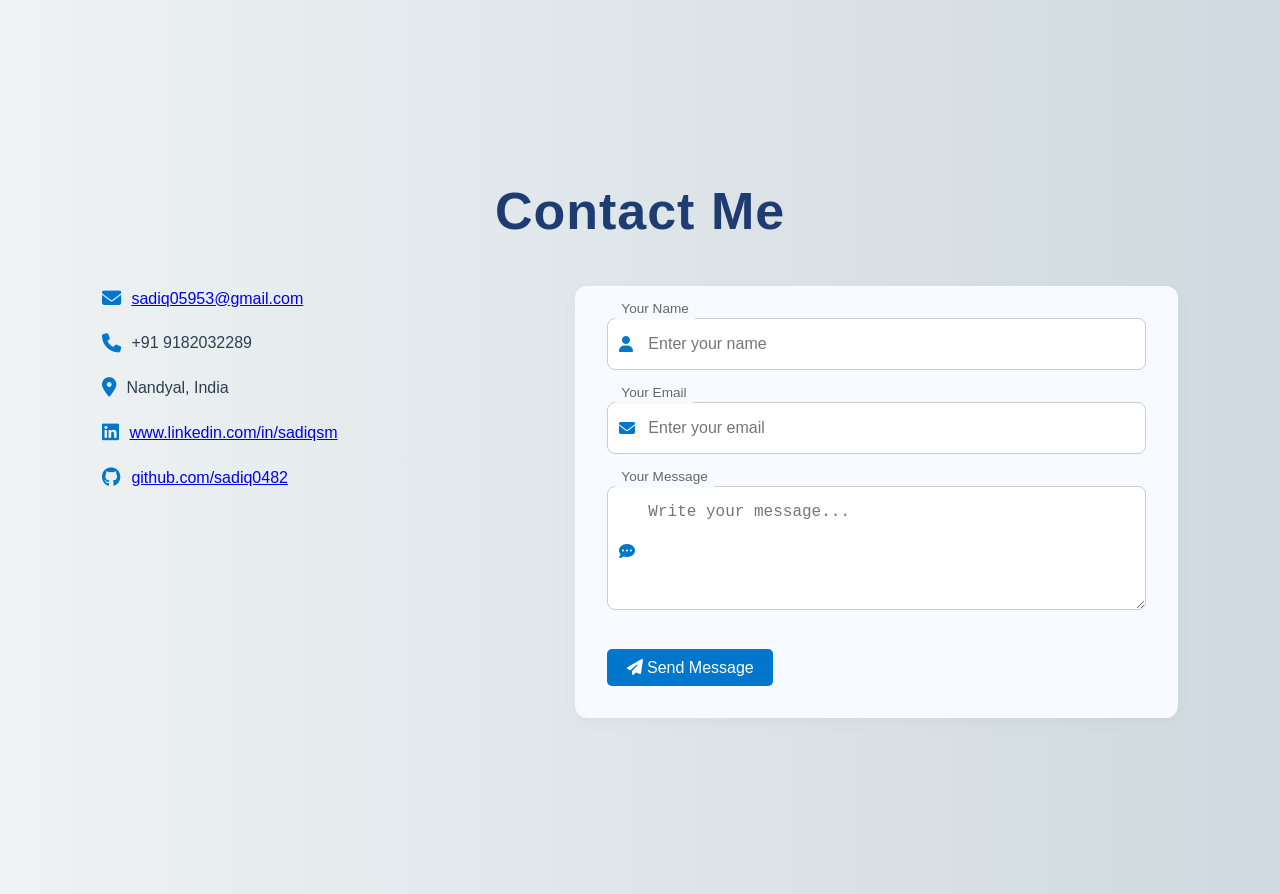
==== commit 4c99f7eb: "Replace HTML content with updated structure" ====
--- a/index.html
+++ b/index.html
@@ -179,6 +179,7 @@
   <div class="skill-box">
     <img src="https://cdn.jsdelivr.net/gh/devicons/devicon/icons/spring/spring-original.svg">
     <img src="https://cdn.jsdelivr.net/gh/devicons/devicon/icons/hibernate/hibernate-plain.svg">
+    <img src="https://tse3.mm.bing.net/th/id/OIP.I8_CIuflc5pRWmVCVpph3gHaFs?r=0&pid=Api&h=220&P=0">
     <div class="skill-info">
       <div class="skill-title">Spring Boot, Hibernate, REST APIs</div>
     </div>
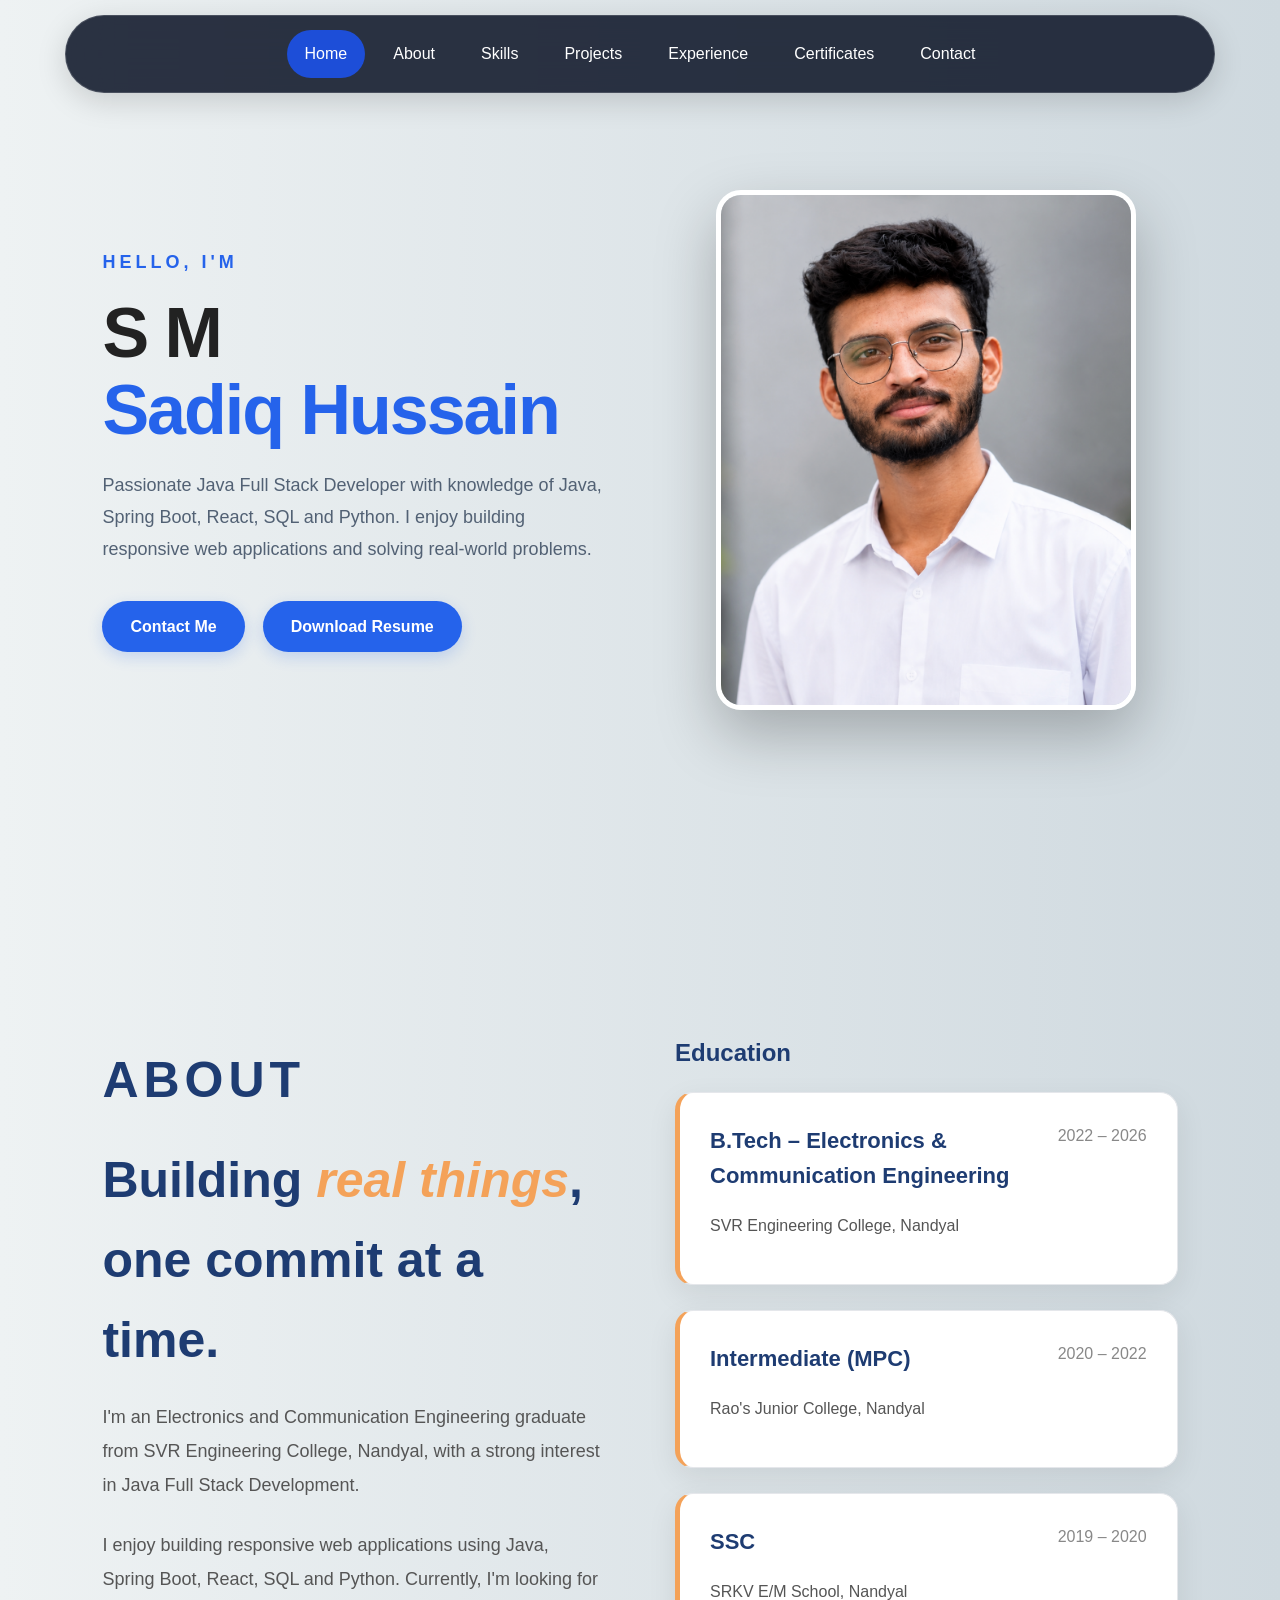
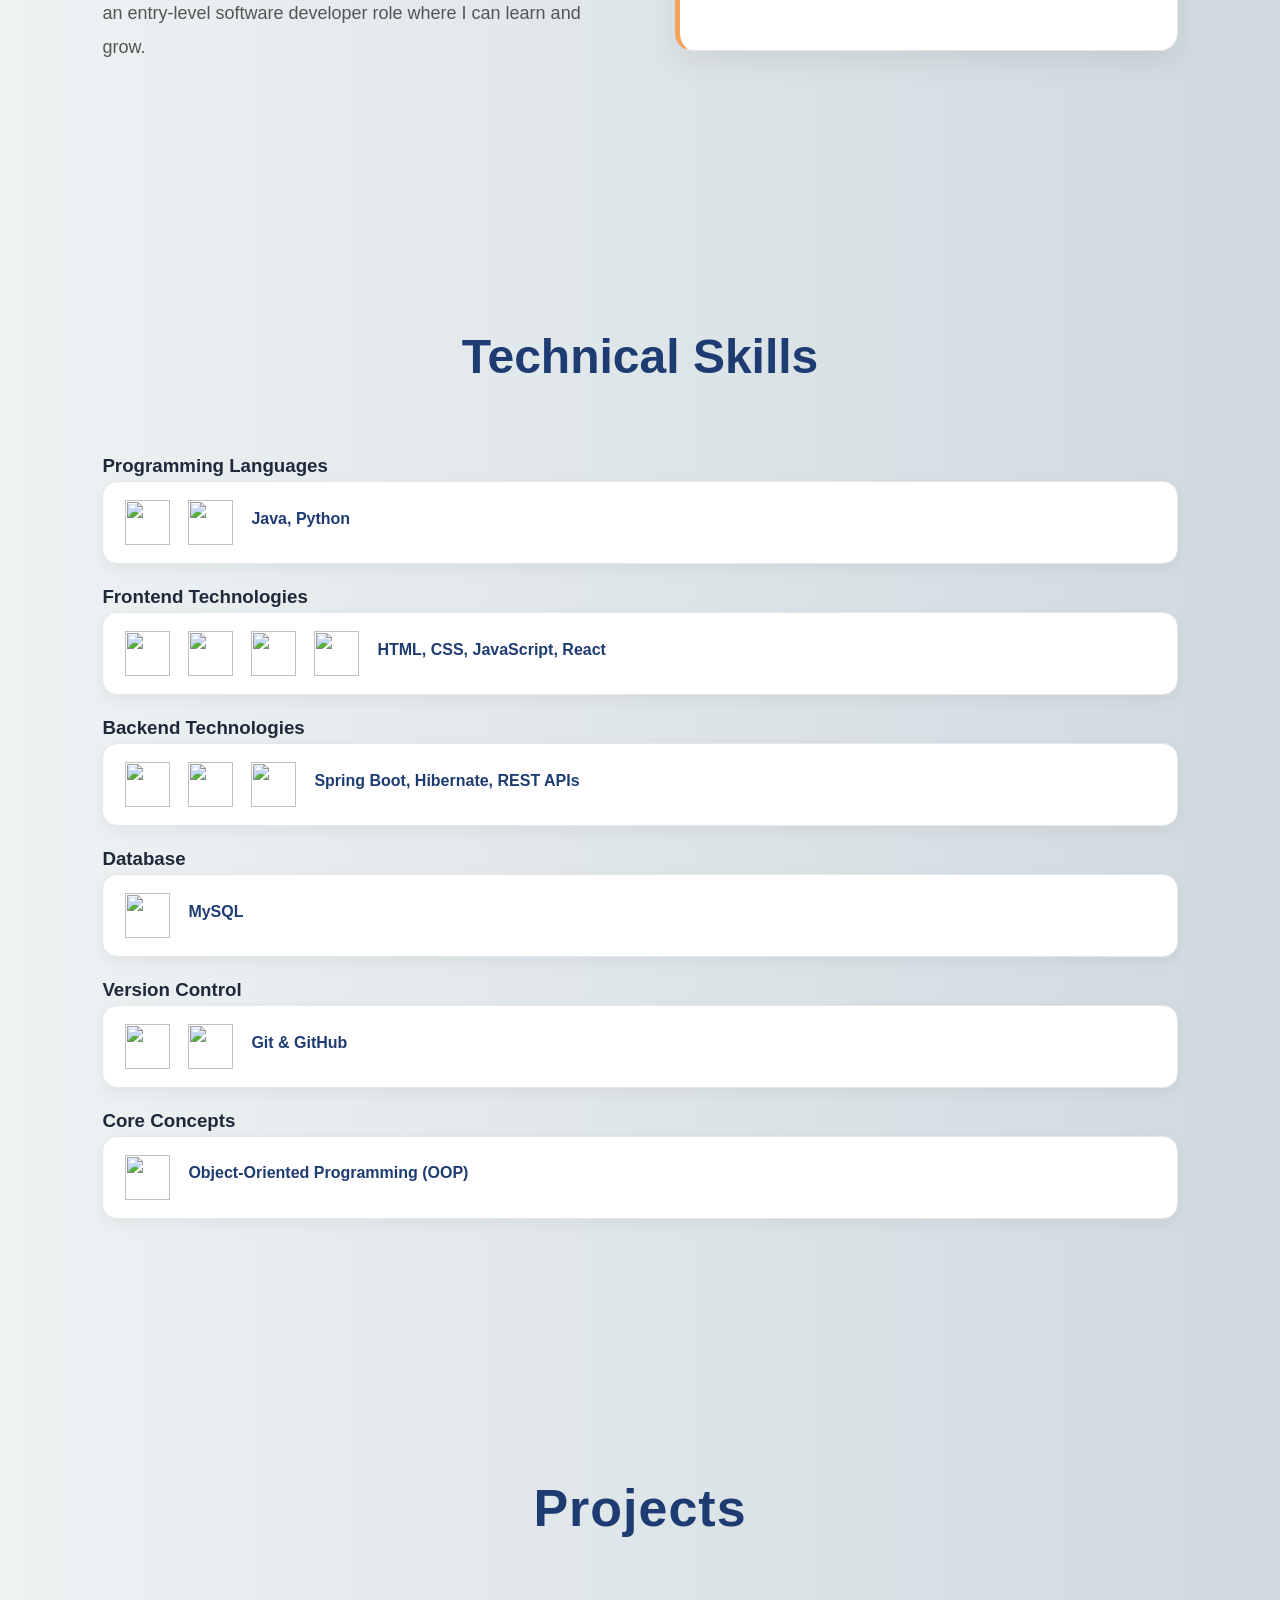
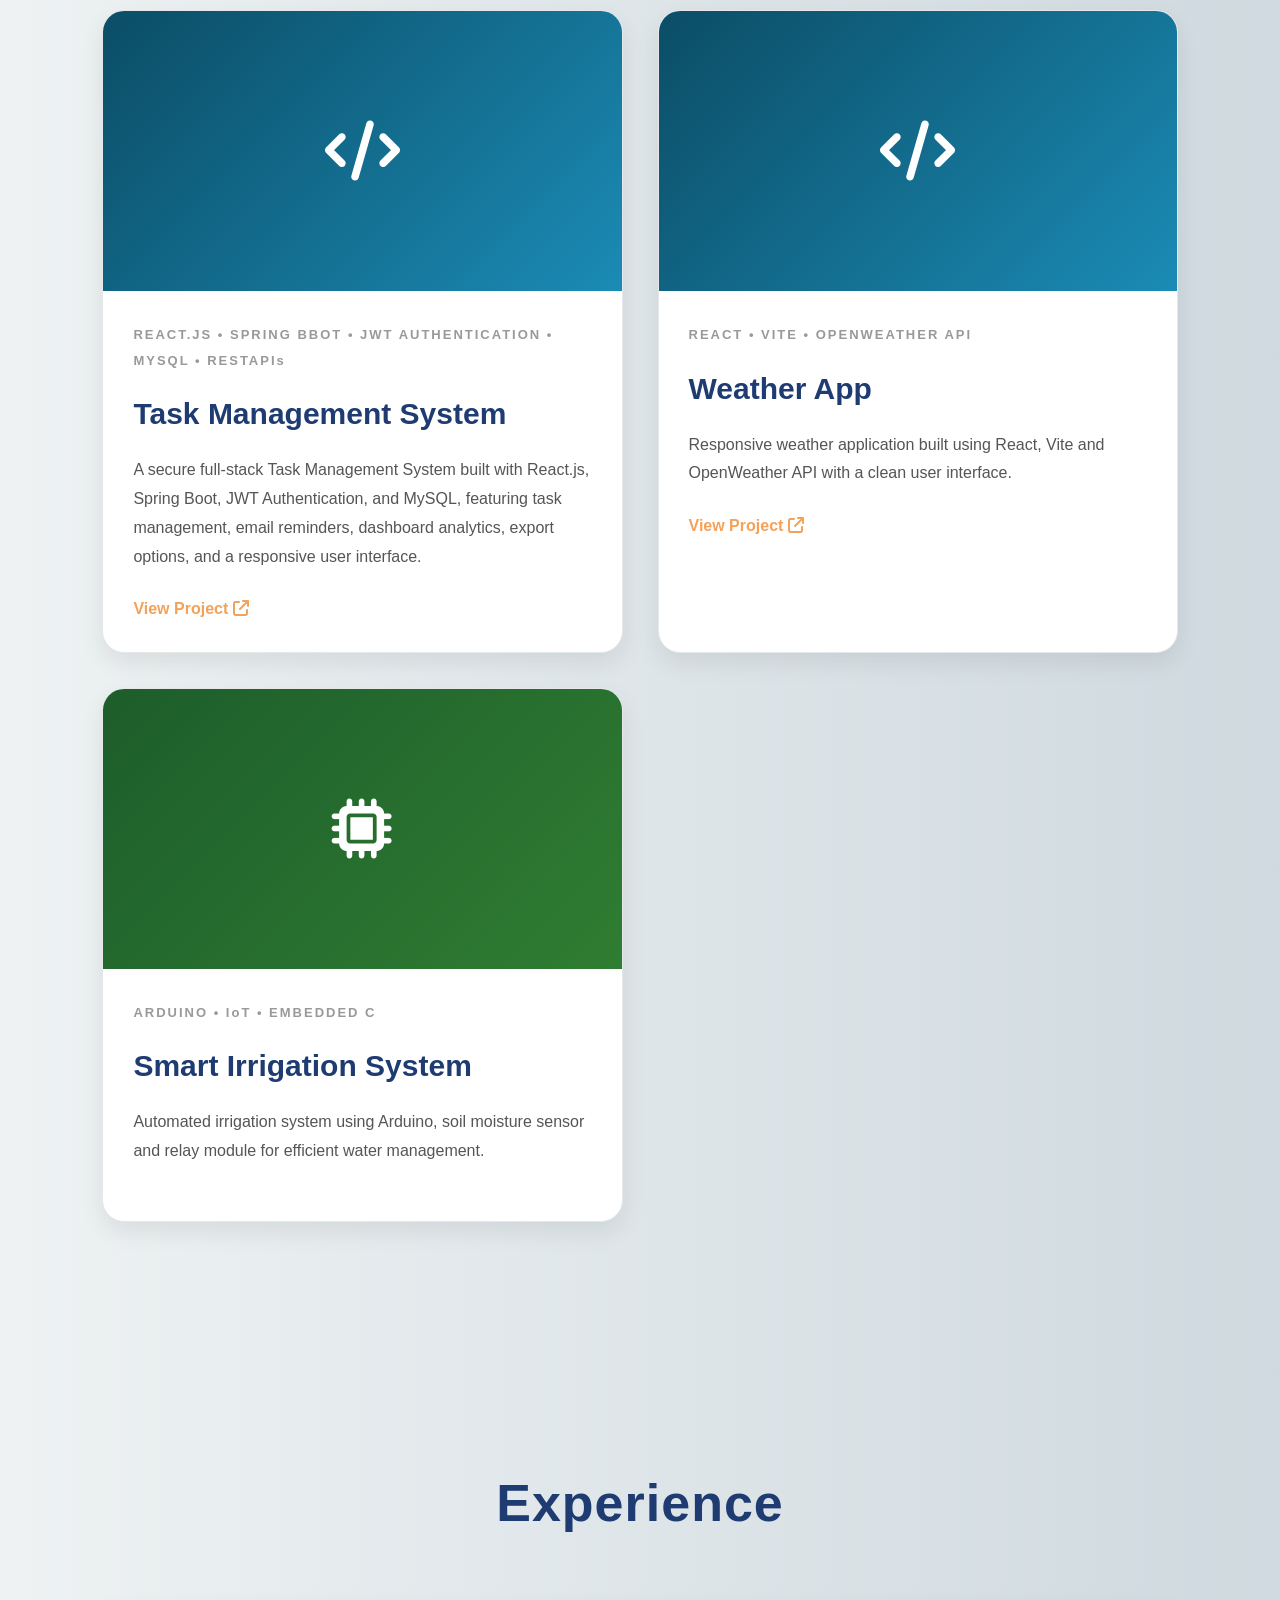
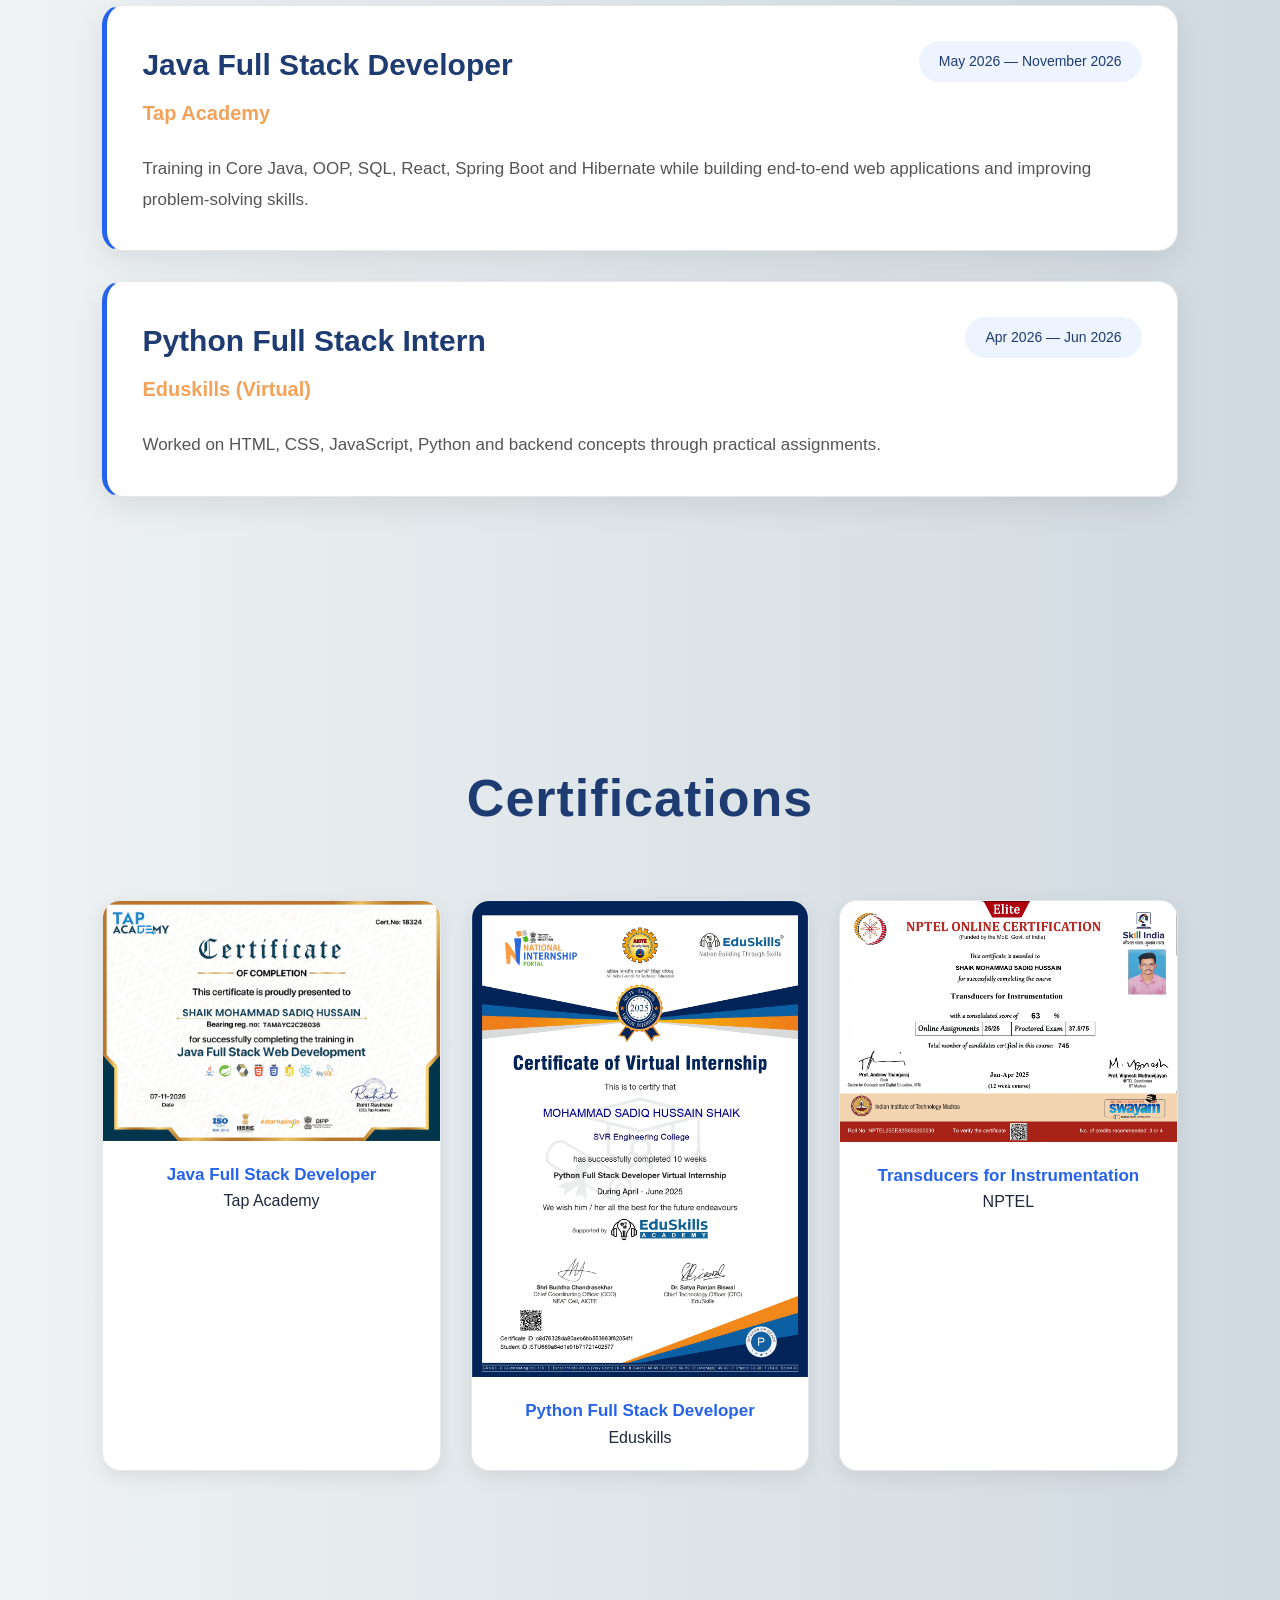
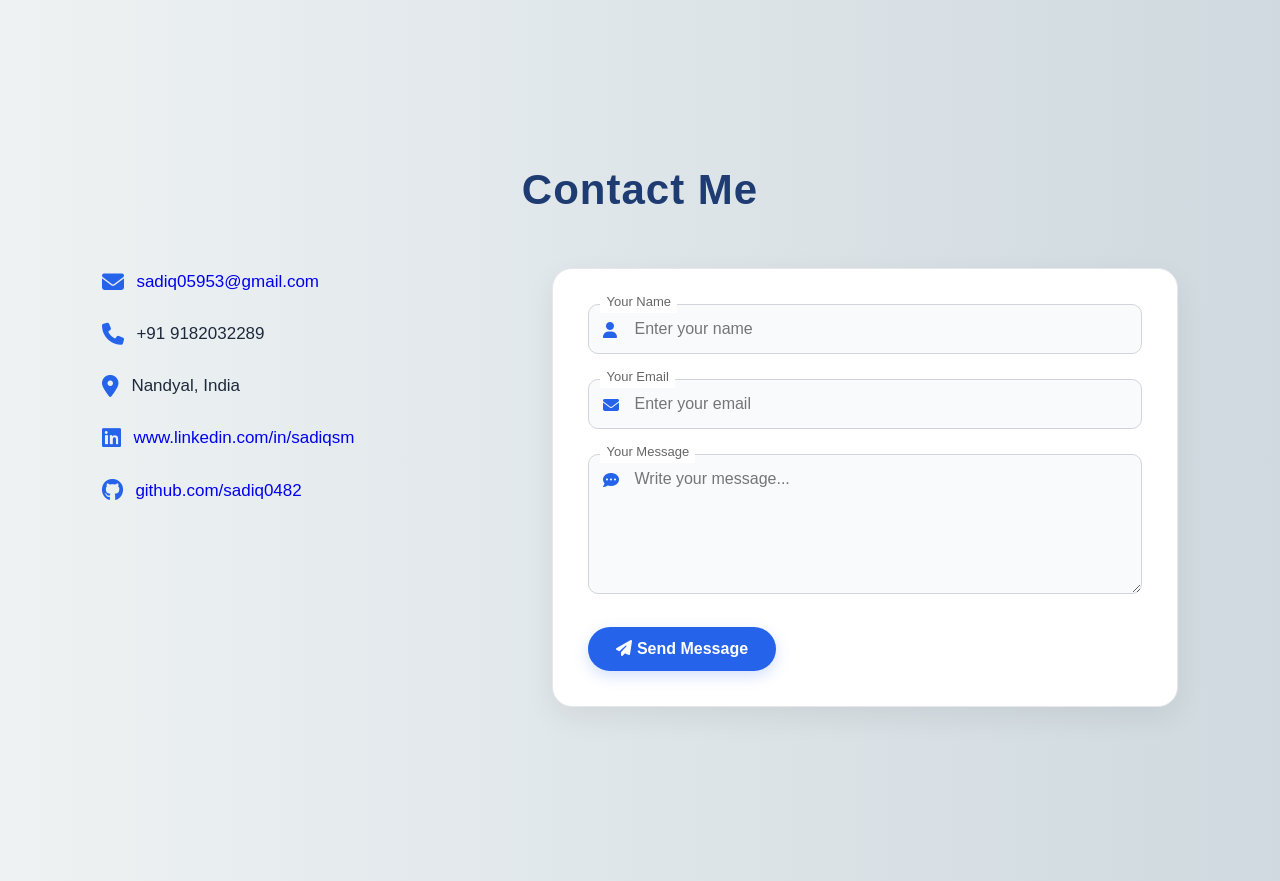
==== commit 56804ee1: "Restore index.html to original state" ====
--- a/index.html
+++ b/index.html
@@ -103,7 +103,7 @@
 
     <div class="about-right">
 
-        <h2>Eduaction</h2>
+        <h2>Education</h2>
 
         <div class="edu-card">
 
--- a/index.css
+++ b/index.css
@@ -1,890 +1,1131 @@
 
-    * {
-      margin: 0;
-      padding: 0;
-      box-sizing: border-box;
-    }
-
-    html {
-      scroll-behavior: smooth;
-      scroll-padding-top: 80px; /* fixes section heading hiding issue */
-    }
+/* ==========================================
+   1. GLOBAL SETTINGS
+========================================== */
+
+* {
+    margin: 0;
+    padding: 0;
+    box-sizing: border-box;
+}
+
+:root {
+    --primary: #2563eb;
+    --primary-dark: #1e3c72;
+    --accent: #f4a259;
+    --dark: #1e293b;
+    --text: #526174;
+    --light: #eef2f3;
+    --white: #ffffff;
+    --shadow: 0 10px 30px rgba(0,0,0,.08);
+}
+
+html {
+    scroll-behavior: smooth;
+    scroll-padding-top: 85px;
+}
+
+body {
+    font-family: 'Segoe UI', sans-serif;
+    background: linear-gradient(to right, #eef2f3, #cfd9df);
+    color: var(--dark);
+    line-height: 1.6;
+    overflow-x: hidden;
+}
+
+a {
+    text-decoration: none;
+}
+
+img {
+    max-width: 100%;
+}
+
+section {
+    width: 100%;
+    min-height: 100vh;
+    padding: 110px 8%;
+    display: flex;
+    flex-direction: column;
+    justify-content: center;
+    scroll-margin-top: 80px;
+}
+
+/* ==========================================
+   2. NAVIGATION BAR
+========================================== */
+
+header {
+    position: relative;
+    z-index: 1000;
+}
+
+nav {
+    position: fixed;
+    top: 15px;
+    left: 50%;
+    transform: translateX(-50%);
+    width: 90%;
+    max-width: 1150px;
+
+    display: flex;
+    justify-content: center;
+    align-items: center;
+    gap: 10px;
+
+    padding: 14px;
+
+    background: rgba(15, 23, 42, .88);
+    backdrop-filter: blur(20px);
+    -webkit-backdrop-filter: blur(20px);
+
+    border: 1px solid rgba(255,255,255,.15);
+    border-radius: 50px;
+
+    box-shadow: 0 8px 30px rgba(0,0,0,.15);
+
+    z-index: 1000;
+}
+
+nav a {
+    color: white;
+    font-size: 16px;
+    font-weight: 500;
+    padding: 11px 18px;
+    border-radius: 25px;
+    white-space: nowrap;
+    transition: .3s ease;
+}
+
+nav a:hover {
+    background: var(--primary);
+    transform: translateY(-3px);
+}
+
+nav a.active {
+    background: #1d4ed8;
+}
+
+/* ==========================================
+   3. COMMON HEADINGS
+========================================== */
+
+h2 {
+    color: var(--primary-dark);
+    margin-bottom: 20px;
+}
+
+.main-title {
+    text-align: center;
+    font-size: clamp(32px, 5vw, 48px);
+    color: var(--primary-dark);
+    margin-bottom: 55px;
+    font-weight: 800;
+}
+
+.section-title {
+    text-align: center;
+    font-size: clamp(34px, 5vw, 52px);
+    font-weight: 800;
+    color: var(--primary-dark);
+    margin-bottom: 60px;
+    letter-spacing: 1px;
+}
+
+.section-tag {
+    color: var(--accent);
+    letter-spacing: 5px;
+    font-size: 14px;
+    font-weight: 700;
+    text-transform: uppercase;
+}
+
+/* ==========================================
+   4. HERO SECTION
+========================================== */
+
+.hero {
+    display: grid;
+    grid-template-columns: 1fr 1fr;
+    align-items: center;
+    gap: 70px;
+
+    min-height: 100vh;
+    padding: 130px 8%;
+}
+
+.hero-content {
+    display: flex;
+    flex-direction: column;
+    justify-content: center;
+}
+
+.hero-subtitle {
+    color: var(--primary);
+    font-size: 18px;
+    letter-spacing: 4px;
+    font-weight: 600;
+    margin-bottom: 18px;
+}
+
+.hero-content h1 {
+    font-size: clamp(42px, 6vw, 70px);
+    line-height: 1.1;
+    font-weight: 800;
+    letter-spacing: -2px;
+    color: #222;
+    margin-bottom: 20px;
+}
+
+.hero-content h1 span {
+    color: var(--primary);
+}
+
+.hero-content h3 {
+    color: #f39c12;
+    font-size: clamp(22px, 3vw, 30px);
+    margin-bottom: 25px;
+}
+
+.hero-text {
+    font-size: 18px;
+    line-height: 1.8;
+    max-width: 600px;
+    color: var(--text);
+    margin-bottom: 35px;
+}
+
+.hero-buttons {
+    display: flex;
+    gap: 18px;
+    flex-wrap: wrap;
+}
+
+.hero-image {
+    display: flex;
+    justify-content: center;
+    align-items: center;
+}
+
+.hero-image img {
+    width: 420px;
+    height: 520px;
+    max-width: 100%;
+    object-fit: cover;
+    border-radius: 25px;
+    border: 5px solid white;
+
+    box-shadow: 0 25px 60px rgba(0,0,0,.25);
+
+    animation: float 4s ease-in-out infinite;
+    transition: .4s ease;
+}
+
+.hero-image img:hover {
+    transform: scale(1.04) rotate(-2deg);
+    box-shadow: 0 25px 60px rgba(37,99,235,.3);
+}
+
+@keyframes float {
+    0%, 100% {
+        transform: translateY(0);
+    }
+
+    50% {
+        transform: translateY(-15px);
+    }
+}
+
+/* ==========================================
+   5. BUTTONS
+========================================== */
+
+.btn {
+    display: inline-block;
+    padding: 13px 28px;
+
+    font-size: 16px;
+    font-weight: 600;
+
+    background: var(--primary);
+    color: white;
+
+    border: none;
+    border-radius: 30px;
+
+    cursor: pointer;
+    text-align: center;
+
+    box-shadow: 0 5px 15px rgba(37,99,235,.2);
+
+    transition: all .35s ease;
+}
+
+.btn:hover {
+    background: #1d4ed8;
+    transform: translateY(-6px);
+    box-shadow: 0 15px 30px rgba(37,99,235,.3);
+}
+
+/* ==========================================
+   6. ABOUT SECTION
+========================================== */
+
+.about-section {
+    display: grid;
+    grid-template-columns: 1fr 1fr;
+    align-items: center;
+    gap: 70px;
+
+    padding: 120px 8%;
+
+    background: transparent;
+    color: var(--dark);
+}
+
+.about-left h2 {
+    font-size: clamp(35px, 5vw, 50px);
+    color: var(--primary-dark);
+    margin: 20px 0;
+}
+
+.about-left h2 span {
+    color: var(--accent);
+    font-style: italic;
+}
+
+.about-left p {
+    color: #555;
+    font-size: 18px;
+    line-height: 1.9;
+    margin-bottom: 25px;
+}
+
+/* ==========================================
+   7. EDUCATION CARDS
+========================================== */
+
+.edu-card {
+    background: white;
+    border: 1px solid #e5e7eb;
+    border-left: 5px solid var(--accent);
+
+    box-shadow: var(--shadow);
+    border-radius: 18px;
+
+    padding: 30px;
+    margin-bottom: 25px;
+
+    transition: .35s ease;
+}
+
+.edu-card:hover {
+    transform: translateY(-8px);
+    box-shadow: 0 20px 40px rgba(0,0,0,.12);
+    border-left-color: var(--primary);
+}
+
+.edu-top {
+    display: flex;
+    justify-content: space-between;
+    align-items: flex-start;
+    gap: 15px;
+    margin-bottom: 20px;
+}
+
+.edu-top h3 {
+    color: var(--primary-dark);
+    font-size: 22px;
+    width: 70%;
+}
+
+.edu-top span {
+    color: #888;
+}
+
+.edu-card p {
+    color: #555;
+    margin-bottom: 15px;
+}
+
+.edu-card h4 {
+    color: var(--accent);
+}
+
+/* ==========================================
+   8. SKILLS SECTION
+========================================== */
+
+.skill-box {
+    display: flex;
+    align-items: center;
+    gap: 18px;
+
+    background: white;
+    border: 1px solid #e5e7eb;
+    border-radius: 15px;
+
+    padding: 18px 22px;
+    margin-bottom: 18px;
+
+    box-shadow: 0 5px 15px rgba(0,0,0,.05);
+
+    transition: .35s ease;
+}
+
+.skill-box:hover {
+    transform: translateY(-7px);
+    border-color: var(--primary);
+    box-shadow: 0 15px 35px rgba(37,99,235,.15);
+}
+
+.skill-box img {
+    width: 45px;
+    height: 45px;
+    object-fit: contain;
+    transition: .3s ease;
+}
+
+.skill-box:hover img {
+    transform: scale(1.15);
+}
+
+.skill-info {
+    flex: 1;
+    min-width: 0;
+}
+
+.skill-title {
+    font-weight: 700;
+    margin-bottom: 8px;
+    font-size: 16px;
+    color: var(--primary-dark);
+}
+
+.progress-bar {
+    height: 12px;
+    width: 100%;
+    background: #e5e7eb;
+    border-radius: 20px;
+    overflow: hidden;
+}
+
+.progress {
+    height: 100%;
+    background: linear-gradient(90deg, #2563eb, #38bdf8);
+    border-radius: 20px;
+    transition: width .8s ease;
+}
+
+/* ==========================================
+   9. PROJECTS SECTION
+========================================== */
+
+.projects {
+    background: transparent;
+    padding: 120px 8%;
+}
+
+.project-grid {
+    display: grid;
+    grid-template-columns:
+        repeat(auto-fit, minmax(min(100%, 360px), 1fr));
+
+    gap: 35px;
+}
+
+.project-card {
+    background: white;
+    border: 1px solid #e5e7eb;
+    border-radius: 22px;
+
+    overflow: hidden;
+
+    box-shadow: 0 10px 25px rgba(0,0,0,.08);
+
+    transition: .4s ease;
+}
+
+.project-card:hover {
+    transform: translateY(-12px);
+    border-color: var(--accent);
+    box-shadow: 0 25px 45px rgba(0,0,0,.15);
+}
+
+.project-image {
+    height: 280px;
+
+    display: flex;
+    justify-content: center;
+    align-items: center;
+
+    font-size: 60px;
+    color: white;
+
+    overflow: hidden;
+}
+
+.blue {
+    background: linear-gradient(135deg, #0b4d66, #1b8bb5);
+}
+
+.green {
+    background: linear-gradient(135deg, #1d5d2b, #2f7d32);
+}
+
+.project-content {
+    padding: 30px;
+}
+
+.project-content small {
+    color: #999;
+    letter-spacing: 2px;
+    font-size: 13px;
+    font-weight: 600;
+}
+
+.project-content h3 {
+    color: var(--primary-dark);
+    font-size: 30px;
+    margin: 18px 0;
+}
+
+.project-content p {
+    color: #555;
+    line-height: 1.8;
+    margin-bottom: 25px;
+}
+
+.project-content a {
+    color: var(--accent);
+    font-weight: 700;
+    transition: .3s;
+}
+
+.project-content a:hover {
+    color: var(--primary);
+}
+
+/* ==========================================
+   10. EXPERIENCE SECTION
+========================================== */
+
+.experience {
+    background: transparent;
+    padding: 120px 8%;
+}
+
+.experience-card {
+    background: white;
+    border: 1px solid #e5e7eb;
+    border-left: 5px solid var(--primary);
+
+    box-shadow: var(--shadow);
+    border-radius: 20px;
+
+    padding: 35px;
+    margin-bottom: 30px;
+
+    transition: .35s ease;
+}
+
+.experience-card:hover {
+    transform: translateY(-8px);
+    border-left-color: var(--accent);
+    box-shadow: 0 20px 40px rgba(0,0,0,.15);
+}
+
+.experience-top {
+    display: flex;
+    justify-content: space-between;
+    align-items: flex-start;
+    gap: 20px;
+    margin-bottom: 25px;
+}
+
+.experience-top h3 {
+    font-size: 30px;
+    color: var(--primary-dark);
+    margin-bottom: 8px;
+}
+
+.experience-top h4 {
+    color: var(--accent);
+    font-size: 20px;
+    font-weight: 600;
+}
+
+.experience-date {
+    padding: 9px 20px;
+    border-radius: 30px;
+
+    background: #eef4ff;
+    color: var(--primary-dark);
+
+    font-size: 14px;
+    white-space: nowrap;
+}
+
+.experience-card p {
+    font-size: 17px;
+    color: #555;
+    line-height: 1.8;
+}
+
+/* ==========================================
+   11. CERTIFICATES SECTION
+========================================== */
+
+.certificates-container {
+    display: grid;
+    grid-template-columns: repeat(auto-fit, minmax(260px, 1fr));
+    gap: 30px;
+}
+
+.certificate-card {
+    background: white;
+    border: 1px solid #e5e7eb;
+    border-radius: 18px;
+
+    overflow: hidden;
+    cursor: pointer;
+
+    box-shadow: 0 6px 20px rgba(0,0,0,.08);
+
+    transition: all .35s ease;
+}
+
+.certificate-card:hover {
+    transform: translateY(-10px);
+    box-shadow: 0 20px 45px rgba(0,0,0,.15);
+    border-color: var(--primary);
+}
+
+.certificate-card img {
+    display: block;
+    width: 100%;
+    height: auto;
+    transition: .4s ease;
+}
+
+.certificate-card:hover img {
+    transform: scale(1.04);
+}
+
+.certificate-info {
+    padding: 20px;
+    text-align: center;
+}
+
+.certificate-info h3 {
+    font-size: 17px;
+    color: var(--primary);
+}
+
+/* ==========================================
+   12. CONTACT SECTION
+========================================== */
+
+#contact h2 {
+    text-align: center;
+    margin-bottom: 45px;
+    font-size: 42px;
+}
+
+.contact-container {
+    display: flex;
+    gap: 40px;
+    flex-wrap: wrap;
+    justify-content: space-between;
+}
+
+.contact-info {
+    flex: 1 1 35%;
+    font-size: 17px;
+}
+
+.contact-info p {
+    margin-bottom: 25px;
+    display: flex;
+    align-items: center;
+    gap: 12px;
+    overflow-wrap: anywhere;
+}
+
+.contact-info i {
+    color: var(--primary);
+    font-size: 22px;
+}
+
+/* CONTACT FORM */
+
+.contact-form {
+    flex: 1 1 55%;
+    background: white;
+
+    padding: 35px;
+    border: 1px solid #e5e7eb;
+    border-radius: 20px;
+
+    box-shadow: 0 10px 30px rgba(0,0,0,.07);
+}
+
+.form-group {
+    position: relative;
+    margin-bottom: 25px;
+}
+
+.form-group input,
+.form-group textarea {
+    width: 100%;
+    padding: 15px 15px 15px 45px;
+
+    font-size: 16px;
+    font-family: inherit;
+
+    border: 1px solid #d1d5db;
+    border-radius: 10px;
+
+    background: #f9fafb;
+
+    transition: .3s ease;
+}
+
+.form-group textarea {
+    min-height: 140px;
+    resize: vertical;
+}
+
+.form-group i {
+    position: absolute;
+    top: 18px;
+    left: 15px;
+
+    color: var(--primary);
+}
+
+.form-group label {
+    position: absolute;
+    top: -12px;
+    left: 12px;
+
+    font-size: 13px;
+    color: #666;
+
+    background: white;
+    padding: 0 6px;
+}
+
+.form-group input:focus,
+.form-group textarea:focus {
+    outline: none;
+    border-color: var(--primary);
+    background: white;
+    box-shadow: 0 0 0 4px rgba(37,99,235,.1);
+}
+
+/* ==========================================
+   13. FOOTER
+========================================== */
+
+footer {
+    background: linear-gradient(135deg, #1e3c72, #2c5364);
+    color: white;
+
+    text-align: center;
+    padding: 25px 15px;
+    margin-top: 30px;
+}
+
+footer p {
+    font-size: 15px;
+}
+
+/* ==========================================
+   14. ANIMATIONS
+========================================== */
+
+@keyframes fadeUp {
+    from {
+        opacity: 0;
+        transform: translateY(40px);
+    }
+
+    to {
+        opacity: 1;
+        transform: translateY(0);
+    }
+}
+
+section {
+    animation: fadeUp .8s ease;
+}
+
+.hidden {
+    opacity: 0;
+    transform: translateY(60px);
+    transition: 1s ease;
+}
+
+.show {
+    opacity: 1;
+    transform: translateY(0);
+}
+
+/* ==========================================
+   15. TABLET RESPONSIVE
+========================================== */
+
+@media (max-width: 991px) {
+
+    .hero {
+        grid-template-columns: 1fr;
+        text-align: center;
+        gap: 30px;
+    }
+
+    .hero-content {
+        align-items: center;
+    }
+
+    .hero-buttons {
+        justify-content: center;
+    }
+
+    .hero-image {
+        margin-top: 20px;
+    }
+
+    .hero-image img {
+        width: 330px;
+        height: 420px;
+    }
+
+    .about-section {
+        grid-template-columns: 1fr;
+        gap: 35px;
+    }
+
+    .experience-top {
+        flex-direction: column;
+        gap: 15px;
+    }
+
+}
+
+/* ==========================================
+   16. ANDROID / MOBILE RESPONSIVE
+========================================== */
+
+@media (max-width: 768px) {
 
     body {
-      font-family: 'Segoe UI', sans-serif;
-      background:linear-gradient(to right,#eef2f3,#cfd9df);
-      color: #2c3e50;
-      line-height: 1.6;
-    }
-
-    header {
-      position: sticky;
-      top: 0;
-      z-index: 1000;
-      padding-top:100px;
-      
-    }
+        font-size: 15px;
+    }
+
+    /* NAVBAR */
 
     nav {
-
-      position:fixed;
-
-      top:15px;
-
-      left:50%;
-
-      transform:translateX(-50%);
-
-      width:90%;
-
-      display:flex;
-
-      justify-content:center;
-
-      gap:10px;
-
-      padding:15px;
-
-      background:rgba(255,255,255,.08);
-
-      backdrop-filter:blur(15px);
-
-      border-radius:50px;
-
-      z-index:1000;
-
-}
-    
-
-    nav a{
-    color:#fff;
-    text-decoration:none;
-    font-size:17px;
-    font-weight:500;
-    padding:12px 18px;
-    border-radius:10px;
-    transition:0.3s;
-}
-
-nav a:hover{
-    background:#2563eb;
-}
-
-nav a.active{
-    background:#1d4ed8;
-}
-
-     section{
-    min-height:100vh;
-    width:100%;
-    padding:100px 8%;
-    display:flex;
-    flex-direction:column;
-    justify-content:center;
-
-    background:transparent;
-    border:none;
-    border-radius:0;
-    box-shadow:none;
-    margin:0;
-    max-width:100%;
-}
-
-    h2 {
-      color: #1e3c72;
-      margin-bottom: 1rem;
-    }
-
-    .profile-img {
-      width: 200px;
-      height: 200px;
-      border-radius: 50%;
-      object-fit: cover;
-      border: 4px solid #3498db;
-      box-shadow: 0 4px 10px rgba(0, 0, 0, 0.15);
-    }
-
-    .btn {
-      display: inline-block;
-      padding: 0.6rem 1.2rem;
-      font-size: 1rem;
-      background-color: #0077cc;
-      color: white;
-      border: none;
-      border-radius: 5px;
-      cursor: pointer;
-      transition: background 0.3s ease;
-      text-align: center;
-      text-decoration: none;
-      transition:.35s ease;
-    }
-
-    .btn:hover {
-      transform:translateY(-8px) scale(1.05);
-      box-shadow:0 15px 35px rgba(0,119,204,.45);
-    }
+        top: 10px;
+        width: calc(100% - 20px);
+
+        padding: 8px;
+        gap: 4px;
+
+        justify-content: flex-start;
+        flex-wrap: nowrap;
+
+        overflow-x: auto;
+        white-space: nowrap;
+
+        border-radius: 18px;
+
+        scrollbar-width: none;
+    }
+
+    nav::-webkit-scrollbar {
+        display: none;
+    }
+
+    nav a {
+        flex: 0 0 auto;
+        font-size: 14px;
+        padding: 10px 13px;
+        border-radius: 12px;
+    }
+
+    /* SECTIONS */
+
+    section {
+        width: 100%;
+        min-height: auto;
+        padding: 90px 20px;
+        margin: 0;
+    }
+
+    .section-title,
+    .main-title {
+        font-size: 34px;
+        margin-bottom: 35px;
+    }
+
+    /* HERO */
+
+    .hero {
+        min-height: 100svh;
+        grid-template-columns: 1fr;
+        padding: 110px 20px 60px;
+        gap: 25px;
+        text-align: center;
+    }
+
+    .hero-content {
+        align-items: center;
+    }
+
+    .hero-content h1 {
+        font-size: clamp(36px, 9vw, 50px);
+        line-height: 1.15;
+    }
+
+    .hero-content h3 {
+        font-size: 23px;
+    }
+
+    .hero-subtitle {
+        font-size: 14px;
+        letter-spacing: 3px;
+    }
+
+    .hero-text {
+        font-size: 16px;
+        line-height: 1.7;
+        margin-bottom: 25px;
+    }
+
+    .hero-buttons {
+        justify-content: center;
+        gap: 12px;
+    }
+
+    .hero-image {
+        margin-top: 20px;
+    }
+
+    .hero-image img {
+        width: min(78vw, 290px);
+        height: auto;
+        aspect-ratio: 3 / 4;
+    }
+
+    /* ABOUT */
+
+    .about-section {
+        grid-template-columns: 1fr;
+        padding: 90px 20px;
+        gap: 30px;
+    }
+
+    .about-left h2 {
+        font-size: 36px;
+    }
+
+    .about-left p {
+        font-size: 16px;
+    }
+
+    .edu-card {
+        padding: 22px;
+    }
+
+    .edu-top {
+        flex-direction: column;
+        gap: 10px;
+    }
+
+    .edu-top h3 {
+        width: 100%;
+        font-size: 20px;
+    }
+
+    /* SKILLS */
 
     .skill-box {
-      display: flex;
-      align-items: center;
-      margin-bottom: 1rem;
-      gap: 1rem;
-      background: #fff;
-      border: 1px solid #ddd;
-      border-radius: 12px;
-      padding: 15px 20px;
-      box-shadow: 0 4px 8px rgba(0, 0, 0, 0.05);
+        flex-direction: row;
+        padding: 15px;
+        gap: 12px;
     }
 
     .skill-box img {
-      width: 40px;
-      height: 40px;
-    }
-
-    .skill-info {
-      flex: 1;
+        width: 38px;
+        height: 38px;
     }
 
     .skill-title {
-      font-weight: bold;
-      margin-bottom: 6px;
-      font-size: 16px;
-      
-    }
-    .main-title{
-    text-align:center;
-    font-size:48px;
-    color:#1e3c72;
-    margin-bottom:60px;
-}
-
-    .progress-bar {
-      height: 12px;
-      background-color: #eee;
-      border-radius: 6px;
-      overflow: hidden;
-    }
-
-    .progress {
-      height: 100%;
-      background-color: #007bff;
-      transition: width 0.5s ease-in-out;
-    }
-
-    /*=========================
-PROJECTS
-=========================*/
-
-.projects{
-
-background:linear-gradient(to right,#eef2f3,#cfd9df);
-
-padding:120px 8%;
-
-}
-.section-title{
-    text-align:center;
-    font-size:52px;      /* Increase from 36px/40px */
-    font-weight:700;
-    color:#1e3c72;
-    margin-bottom:60px;
-    letter-spacing:1px;
-}
-
-.project-grid{
-
-display:grid;
-
-grid-template-columns:repeat(auto-fit,minmax(420px,1fr));
-
-gap:35px;
-
-}
-
-.project-card{
-
-background:white;
-
-border:1px solid #ddd;
-box-shadow:0 10px 25px rgba(0,0,0,.08);
-border-radius:22px;
-
-overflow:hidden;
-
-transition:.4s;
-
-}
-
-.project-card:hover{
-
-transform:translateY(-12px);
-
-border-color:#f4a259;
-
-}
-
-.project-image{
-
-height:280px;
-
-display:flex;
-
-justify-content:center;
-
-align-items:center;
-
-font-size:60px;
-
-color:white;
-
-}
-
-.blue{
-
-background:linear-gradient(135deg,#0b4d66,#1b8bb5);
-
-}
-
-.green{
-
-background:linear-gradient(135deg,#1d5d2b,#2f7d32);
-
-}
-
-.project-content{
-
-padding:30px;
-
-}
-
-.project-content small{
-
-color:#bdbdbd;
-
-letter-spacing:2px;
-
-font-size:13px;
-
-}
-
-.project-content h3{
-
-color:#1e3c72;
-
-font-size:36px;
-
-margin:18px 0;
-
-}
-
-.project-content p{
-
-color:#555;
-
-line-height:1.8;
-
-margin-bottom:25px;
-
-}
-
-.project-content a{
-
-color:#f4a259;
-
-text-decoration:none;
-
-font-weight:600;
-
-}
-
-.project-content a:hover{
-
-color:white;
-
-}
-
-@media(max-width:991px){
-
-.project-grid{
-
-grid-template-columns:1fr;
-
-}
-
-}
-/*=======================
-EXPERIENCE
-=======================*/
-
-.experience{
-
-background:linear-gradient(to right,#eef2f3,#cfd9df);
-
-padding:120px 8%;
-
-}
-
-.experience-card{
-
-background:white;
-
-border:1px solid #ddd;
-box-shadow:0 10px 25px rgba(0,0,0,.08);
-border-radius:22px;
-
-padding:35px;
-
-margin-bottom:30px;
-
-transition:.35s;
-
-}
-
-.experience-card:hover{
-
-transform:translateY(-10px);
-
-border-color:#f4a259;
-
-box-shadow:0 20px 45px rgba(0,0,0,.35);
-
-}
-
-.experience-top{
-
-display:flex;
-
-justify-content:space-between;
-
-align-items:flex-start;
-
-margin-bottom:25px;
-
-}
-
-.experience-top h3{
-
-font-size:34px;
-
-color:#1e3c72;
-
-margin-bottom:8px;
-
-}
-
-.experience-top h4{
-
-color:#f4a259;
-
-font-size:20px;
-
-font-weight:500;
-
-}
-
-.experience-date{
-
-padding:10px 22px;
-
-border-radius:30px;
-
-background:#eef4ff;
-
-color:#1e3c72;
-
-font-size:15px;
-
-}
-
-.experience-card p{
-
-font-size:18px;
-
-color:#555;
-
-line-height:1.8;
-
-}
-
-@media(max-width:900px){
-
-.experience-top{
-
-flex-direction:column;
-
-gap:20px;
-
-}
-
-}
+        font-size: 15px;
+    }
+
+    /* PROJECTS */
+
+    .projects {
+        padding: 90px 20px;
+    }
+
+    .project-grid {
+        grid-template-columns: 1fr;
+        gap: 25px;
+    }
+
+    .project-image {
+        height: 220px;
+    }
+
+    .project-content {
+        padding: 22px;
+    }
+
+    .project-content h3 {
+        font-size: 26px;
+    }
+
+    /* EXPERIENCE */
+
+    .experience {
+        padding: 90px 20px;
+    }
+
+    .experience-card {
+        padding: 22px;
+    }
+
+    .experience-top h3 {
+        font-size: 25px;
+    }
+
+    .experience-top h4 {
+        font-size: 17px;
+    }
+
+    .experience-card p {
+        font-size: 16px;
+    }
+
+    /* CERTIFICATES */
+
     .certificates-container {
-      display: grid;
-      grid-template-columns: repeat(auto-fit, minmax(280px, 1fr));
-      gap: 2rem;
-    }
-
-    .certificate-card {
-      background: #ffffff;
-      border-radius: 12px;
-      overflow: hidden;
-      box-shadow: 0 6px 20px rgba(0, 0, 0, 0.08);
-      transition: transform 0.3s ease, box-shadow 0.3s ease;
-      transition:all .35s ease;
-      cursor:pointer;
-    }
-
-    .certificate-card:hover {
-        transform:translateY(-12px) scale(1.03);
-        box-shadow:0 20px 45px rgba(0,0,0,.35);
-    }
-
-    .certificate-card img {
-      width: 100%;
-      height: auto;
-    }
-
-    .certificate-info {
-      padding: 1rem;
-      text-align: center;
-    }
-
-    .certificate-info h3 {
-      font-size: 1.05rem;
-      color: #0077cc;
-    }
-
-    /* Contact Section */
+        grid-template-columns: 1fr;
+        gap: 22px;
+    }
+
+    /* CONTACT */
+
     #contact h2 {
-      text-align: center;
-      margin-bottom: 2rem;
+        font-size: 34px;
     }
 
     .contact-container {
-      display: flex;
-      gap: 2rem;
-      flex-wrap: wrap;
-      justify-content: space-between;
-    }
-
-    .contact-info {
-      flex: 1 1 40%;
-      font-size: 1rem;
-    }
-
-    .contact-info p {
-      margin-bottom: 1.2rem;
-      display: flex;
-      align-items: center;
-    }
-
-    .contact-info i {
-      margin-right: 10px;
-      color: #0077cc;
-      font-size: 1.2rem;
-    }
-
+        flex-direction: column;
+        gap: 25px;
+    }
+
+    .contact-info,
     .contact-form {
-      flex: 1 1 55%;
-      background: #f7faff;
-      padding: 2rem;
-      border-radius: 12px;
-      box-shadow: 0 4px 16px rgba(0, 0, 0, 0.03);
-    }
-
-    .form-group {
-      position: relative;
-      margin-bottom: 2rem;
+        width: 100%;
+        flex: 1 1 100%;
+    }
+
+    .contact-form {
+        padding: 22px;
     }
 
     .form-group input,
     .form-group textarea {
-      width: 100%;
-      padding: 1rem 1rem 1rem 2.5rem;
-      font-size: 1rem;
-      border: 1px solid #ccc;
-      border-radius: 8px;
-      background: #fff;
-      transition: border 0.3s;
-    }
-
-    .form-group i {
-      position: absolute;
-      top: 50%;
-      left: 12px;
-      transform: translateY(-50%);
-      color: #0077cc;
-    }
-
-    .form-group label {
-      position: absolute;
-      top: -1.2rem;
-      left: 0.5rem;
-      font-size: 0.85rem;
-      color: #666;
-      background: #f7faff;
-      padding: 0 6px;
-    }
-
-    .form-group input:focus,
-    .form-group textarea:focus {
-      border-color: #0077cc;
-      outline: none;
-    }
+        font-size: 16px;
+    }
+
+    /* FOOTER */
 
     footer {
-      background: #2c5364;
-      color: white;
-      text-align: center;
-      padding: 1rem;
-      margin-top: 2rem;
-    }
-
-    @media (max-width: 768px) {
-  nav {
-    overflow-x: auto;
-    white-space: nowrap;
-    display: flex;
-    flex-wrap: nowrap;
-    justify-content: start;
-  }
-
-  nav a {
-    flex: 0 0 auto;
-    text-align: center;
-    padding: 0.8rem 1rem;
-    font-size: 0.95rem;
-    position:relative;
-    transition:.3s;
-  }
-  nav a::after{
-    content:"";
-    position:absolute;
-    left:50%;
-    bottom:8px;
-    width:0;
-    height:2px;
-    background:#38bdf8;
-    transition:.35s;
-    transform:translateX(-50%);
-}
-
-nav a:hover::after{
-    width:70%;
-}
-
-  section {
-    margin: 1rem;
-    padding: 2rem 1rem;
-  }
-
-  .skill-box {
-    flex-direction: column;
-    align-items: flex-start;
-    transition:all .35s ease;
-    cursor:pointer;
-    
-  }
-   .skill-box:hover{
-    transform:translateY(-12px) scale(1.03);
-    box-shadow:0 20px 45px rgba(0,0,0,.35);
-
-   }
-
-
-  .profile-img {
-    .profile-img{
-
-animation:float 4s ease-in-out infinite;
-
-}
-
-@keyframes float{
-
-0%{
-
-transform:translateY(0);
-
-}
-
-50%{
-
-transform:translateY(-15px);
-
-}
-
-100%{
-
-transform:translateY(0);
-
-}
-
-}
-  }
-  .profile-img:hover{
-    transform:scale(1.08) rotate(2deg);
-    box-shadow:0 0 40px #38bdf8;
-  }
-
-  .contact-container {
-    flex-direction: column;
-  }
-
-  .contact-info,
-  .contact-form {
-    width: 100%;
-  }
-}
-section{
-    animation:fadeUp .8s ease;
-}
-
-@keyframes fadeUp{
-    from{
-        opacity:0;
-        transform:translateY(50px);
-    }
-    to{
-        opacity:1;
-        transform:translateY(0);
-    }
-    
-}
-.hidden{
-
-opacity:0;
-
-transform:translateY(80px);
-
-transition:1s;
-
-}
-
-.show{
-
-opacity:1;
-
-transform:translateY(0);
-
-}
-/*================ HERO =================*/
-
-.hero{
-    display:grid;
-    grid-template-columns:1fr 1fr;
-    align-items:center;
-    gap:80px;
-    min-height:100vh;
-    padding:120px 8%;
-}
-
-.hero-content{
-    display:flex;
-    flex-direction:column;
-    justify-content:center;
-}
-
-.hero-subtitle{
-    color:#38bdf8;
-    font-size:18px;
-    letter-spacing:4px;
-    margin-bottom:15px;
-}
-
-.hero-content h1{
-    font-size:70px;
-    line-height:1.1;
-    margin-bottom:15px;
-    color:#222;
-}
-
-.hero-content h1 span{
-    color:#2563eb;
-}
-
-.hero-content h3{
-    color:#ff9800;
-    font-size:30px;
-    margin-bottom:25px;
-    height:40px;
-}
-
-.hero-text{
-    font-size:18px;
-    line-height:1.8;
-    max-width:600px;
-    margin-bottom:40px;
-}
-
-.hero-buttons{
-    display:flex;
-    gap:20px;
-}
-
-.hero-image{
-    display:flex;
-    justify-content:center;
-}
-
-.hero-image img{
-    width:420px;
-    height:520px;
-    object-fit:cover;
-    border-radius:25px;
-    box-shadow:0 25px 60px rgba(0,0,0,.35);
-}
-
-@media(max-width:991px){
-
-.hero{
-
-grid-template-columns:1fr;
-
-text-align:center;
-
-}
-
-.hero-buttons{
-
-justify-content:center;
-
-}
-
-.hero-image{
-
-margin-top:50px;
-
-}
-
-.hero-image img{
-
-width:300px;
-
-height:380px;
-
-}
-
-}
-.about-section{
-
-display:grid;
-
-grid-template-columns:1fr 1fr;
-
-gap:70px;
-
-padding:120px 8%;
-
-background:linear-gradient(to right,#eef2f3,#cfd9df);
-color:#2c3e50;
-
-}
-
-.section-tag{
-
-color:#c99a5a;
-
-letter-spacing:5px;
-
-font-size:14px;
-
-}
-.about-left h2{
-    color:#1e3c72;
-}
-
-.about-left h2 span{
-
-color:#f4a259;
-
-font-style:italic;
-
-}
-
-.about-left p{
-color:#555;
-font-size:18px;
-
-line-height:1.9;
-
-margin-bottom:25px;
-
-}
-
-.edu-card{
-
-background:white;
-
-border:1px solid #ddd;
-box-shadow:0 10px 25px rgba(0,0,0,.08);
-border-radius:20px;
-
-padding:30px;
-
-margin-bottom:25px;
-
-transition:.35s;
-
-}
-
-.edu-card:hover{
-
-transform:translateY(-8px);
-
-border-color:#f4a259;
-
-}
-
-.edu-top{
-
-display:flex;
-
-justify-content:space-between;
-
-align-items:flex-start;
-
-margin-bottom:20px;
-
-}
-
-.edu-top h3{
-color:#1e3c72;
-font-size:22px;
-width:70%;
-
-}
-
-.edu-top span{
-
-color:#bdbdbd;
-
-}
-
-.edu-card p{
-
-color: #555;
-
-margin-bottom:15px;
-
-}
-
-.edu-card h4{
-
-color:#f4a259;
-
-}
-
-@media(max-width:991px){
-
-.about-section{
-
-grid-template-columns:1fr;
-
-}
-
-.about-left h2{
-
-font-size:42px;
-
-}
-
-}+        font-size: 14px;
+        padding: 20px 12px;
+    }
+
+}
+
+/* ==========================================
+   17. SMALL ANDROID PHONES
+========================================== */
+
+@media (max-width: 380px) {
+
+    nav a {
+        font-size: 12px;
+        padding: 9px 10px;
+    }
+
+    .hero-content h1 {
+        font-size: 34px;
+    }
+
+    .hero-buttons {
+        flex-direction: column;
+        width: 100%;
+    }
+
+    .hero-buttons .btn {
+        width: 100%;
+    }
+
+    .project-content {
+        padding: 18px;
+    }
+
+    .experience-card {
+        padding: 18px;
+    }
+
+    .contact-form {
+        padding: 18px;
+    }
+
+}
+
+/* ==========================================
+   18. TOUCH DEVICE SUPPORT
+========================================== */
+
+@media (hover: none) {
+
+    .project-card:hover,
+    .skill-box:hover,
+    .edu-card:hover,
+    .experience-card:hover,
+    .certificate-card:hover {
+        transform: none;
+    }
+
+}
+
+/* ==========================================
+   19. ACCESSIBILITY
+========================================== */
+
+a:focus-visible,
+button:focus-visible,
+input:focus-visible,
+textarea:focus-visible {
+    outline: 3px solid #38bdf8;
+    outline-offset: 4px;
+}
+
+@media (prefers-reduced-motion: reduce) {
+
+    *,
+    *::before,
+    *::after {
+        scroll-behavior: auto !important;
+        animation: none !important;
+        transition: none !important;
+    }
+
+}
